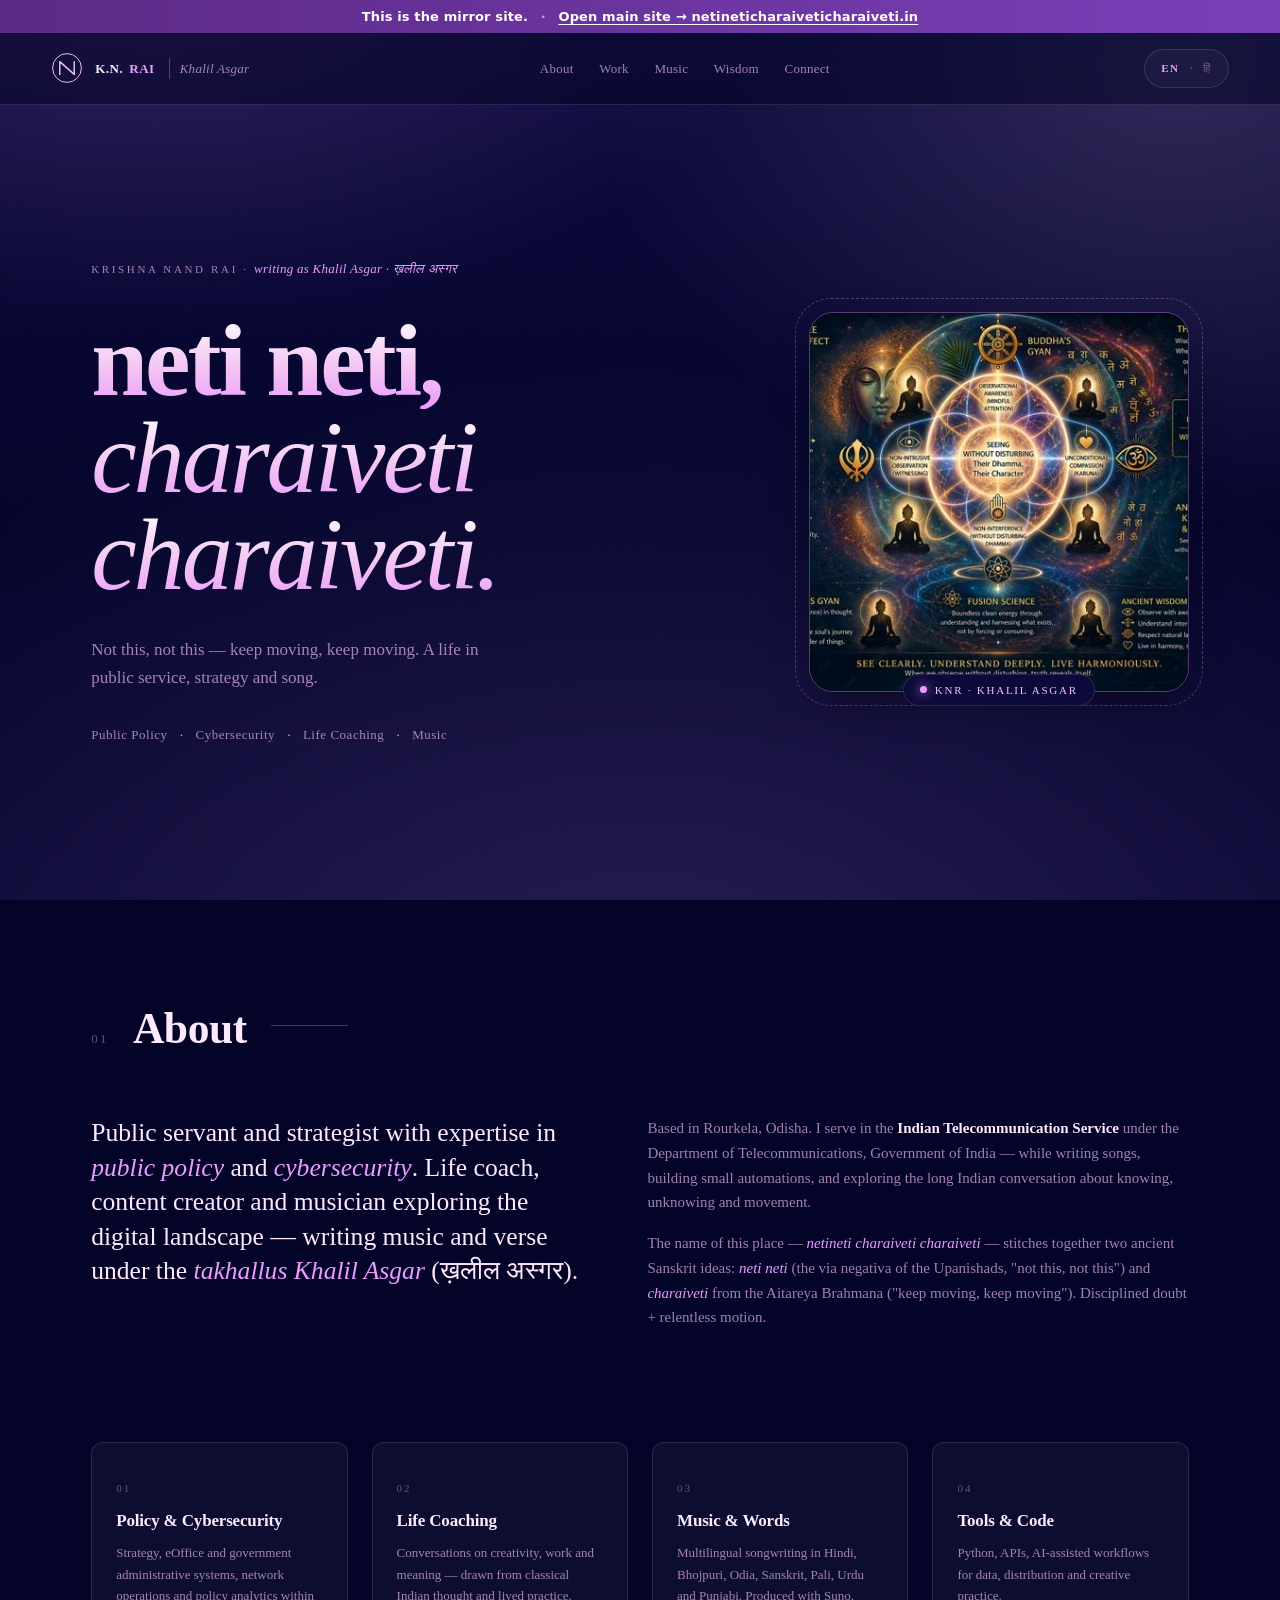
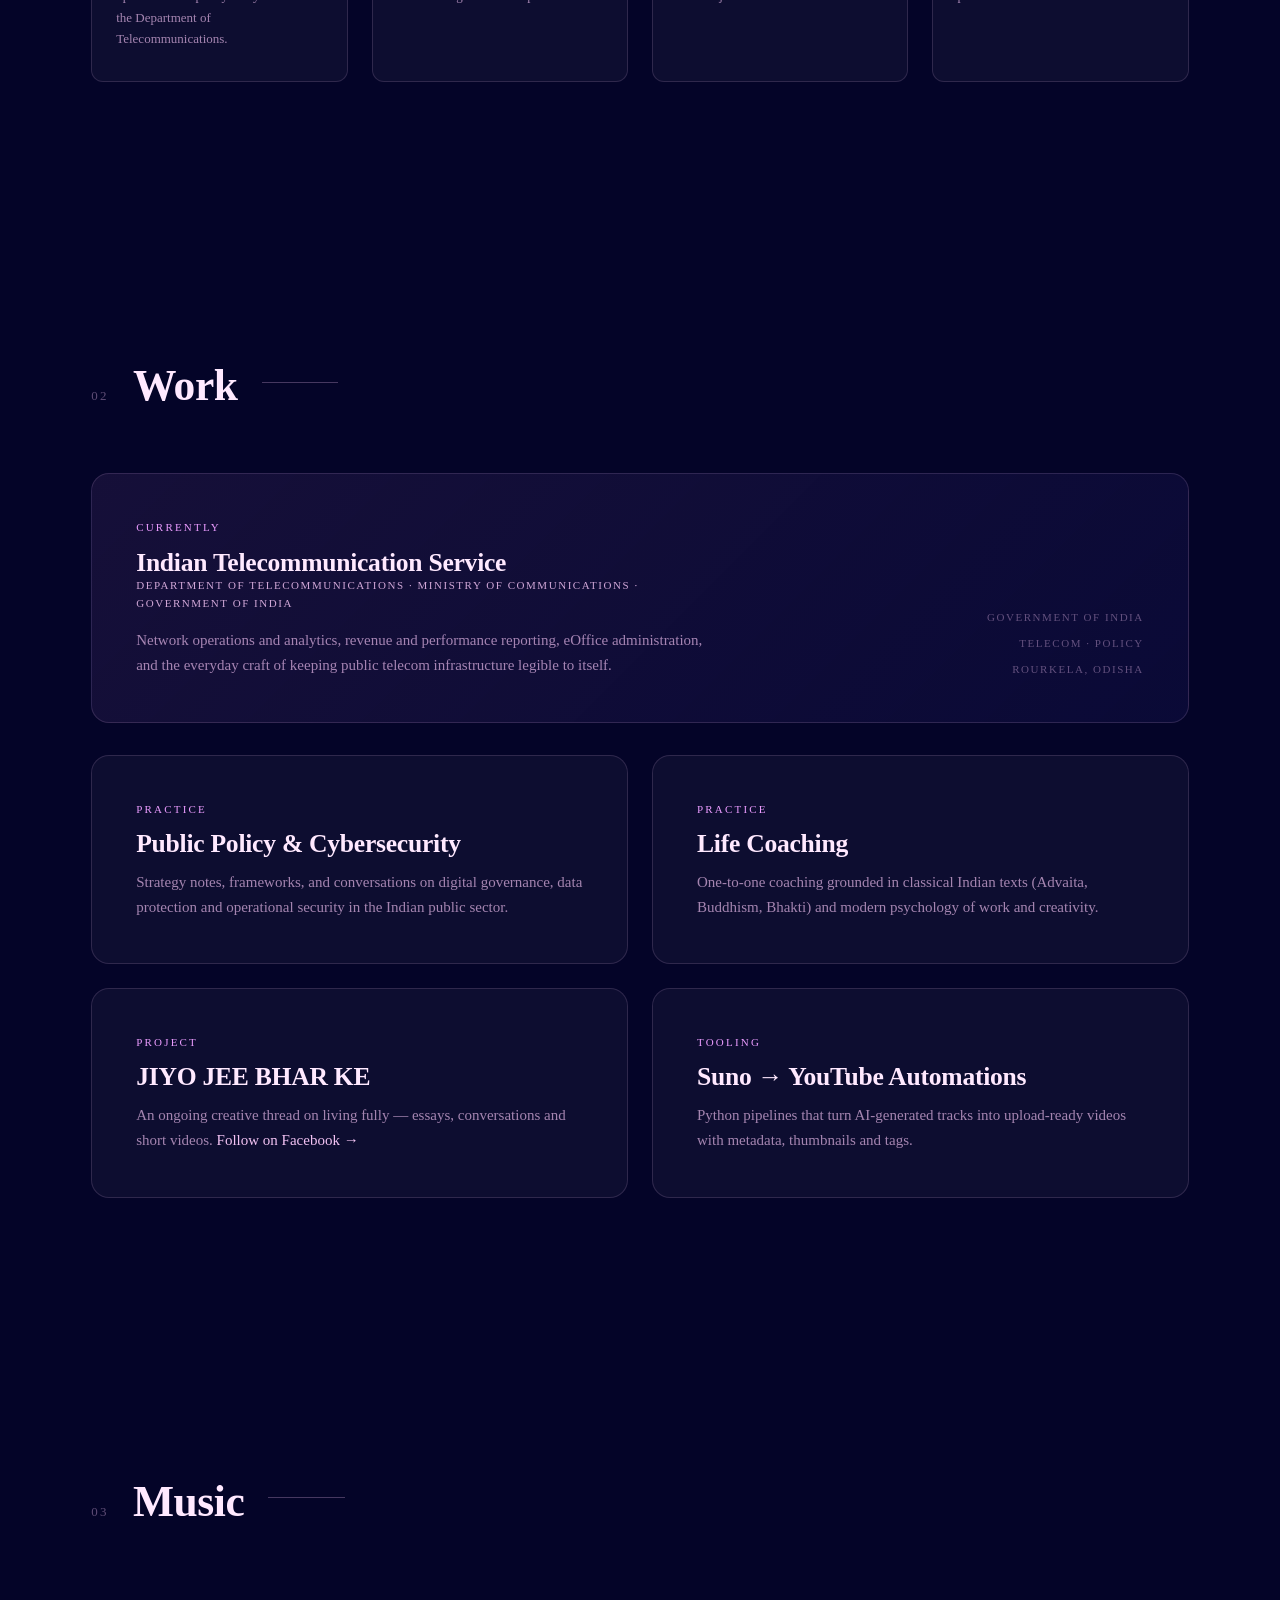
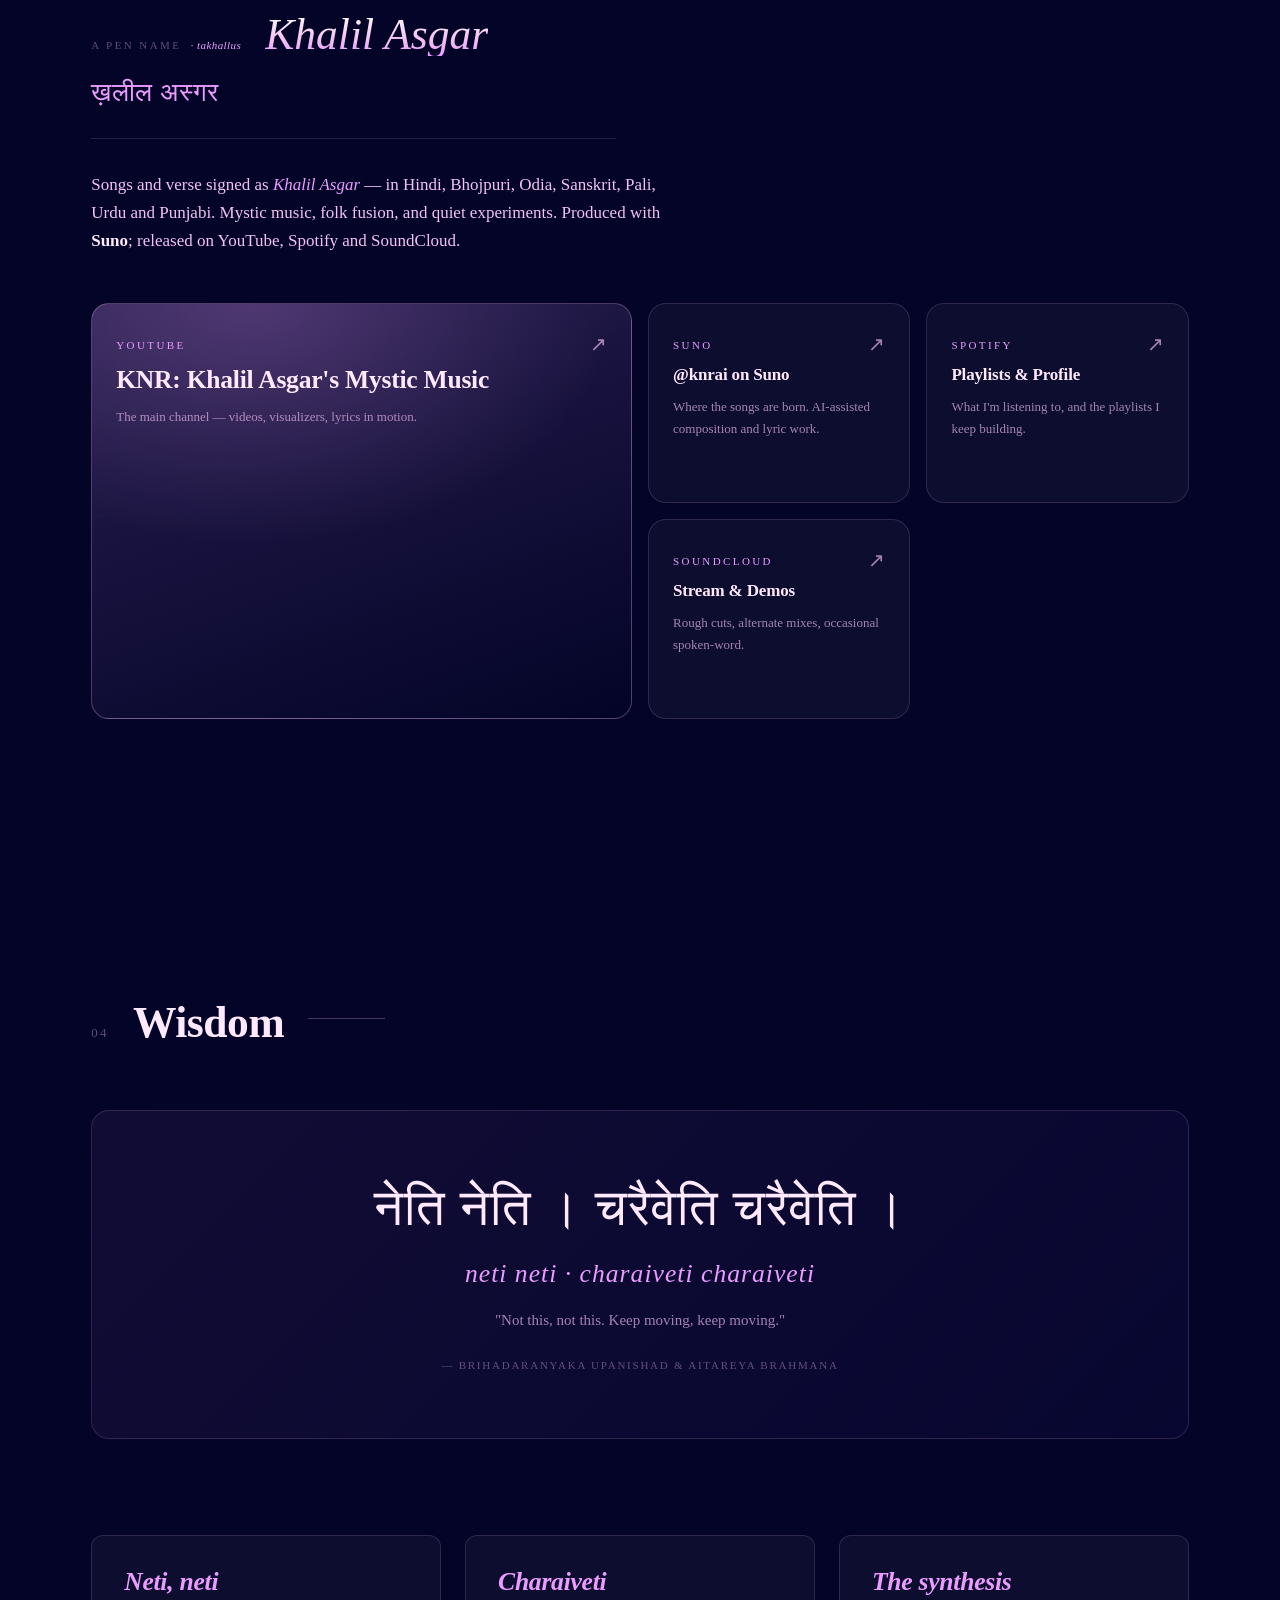
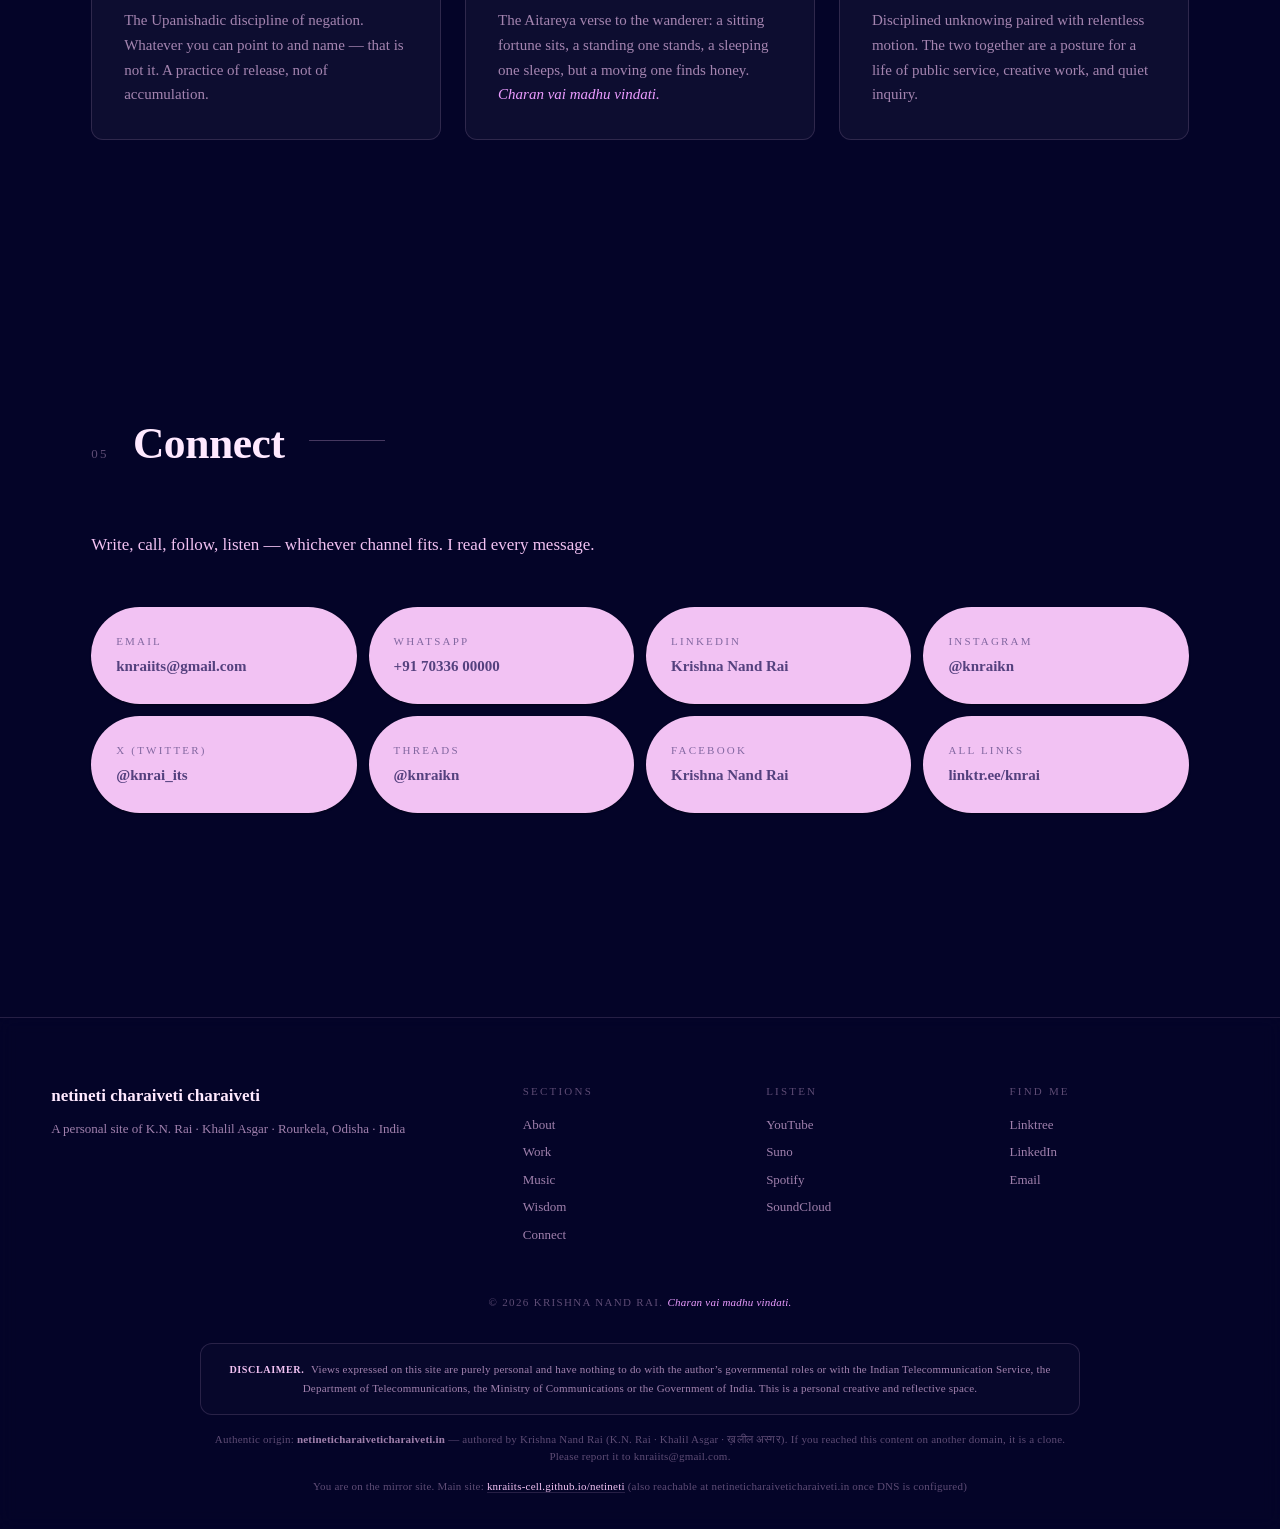
==== index.html @ 315f634b "initial: netineti charaiveti charaiveti — DR mirror" ====
<!doctype html>
<html lang="en" data-lang="en">
<head>
<meta charset="utf-8" />
<meta name="viewport" content="width=device-width, initial-scale=1" />
<title>Mirror · K.N. Rai · Khalil Asgar — netineti charaiveti charaiveti</title>
<meta name="description" content="Krishna Nand Rai (KNR), writing music as Khalil Asgar (ख़लील अस्गर) — public servant, strategist, life coach, musician. Bilingual personal site in English and Hindi. Neti neti, charaiveti charaiveti." />

<!-- ─── Security headers (meta-equivalents; HTTP headers added via _headers) ───
     Content-Security-Policy limits where scripts, styles, images and frames can
     come from. We allow self + Google Fonts (CSS + woff2) + the linked social
     image hosts only where strictly needed. frame-ancestors blocks clickjacking;
     base-uri locks the <base> tag; form-action limits where forms may post. -->
<meta http-equiv="Content-Security-Policy"
      content="default-src 'self';
               script-src 'self';
               style-src 'self' https://fonts.googleapis.com 'unsafe-inline';
               font-src 'self' https://fonts.gstatic.com data:;
               img-src 'self' data: https:;
               connect-src 'self';
               frame-ancestors 'none';
               base-uri 'self';
               form-action 'self';
               object-src 'none';
               upgrade-insecure-requests" />
<meta http-equiv="X-Content-Type-Options" content="nosniff" />
<meta http-equiv="Referrer-Policy" content="strict-origin-when-cross-origin" />
<meta http-equiv="Permissions-Policy" content="camera=(), microphone=(), geolocation=(), interest-cohort=(), payment=()" />
<meta name="robots" content="index, follow, max-snippet:-1, max-image-preview:large" />
<meta name="author" content="Krishna Nand Rai (K.N. Rai) — pen name Khalil Asgar (ख़लील अस्गर)" />
<meta name="copyright" content="© Krishna Nand Rai. All rights reserved." />
<meta name="owner" content="Krishna Nand Rai · netineticharaiveticharaiveti.in" />
<meta name="identifier" content="KNR-NNCC-IN-2025" />
<meta name="reply-to" content="knraiits@gmail.com" />
<meta name="canonical-author" content="KNR · Khalil Asgar · ख़लील अस्गर" />
<link rel="canonical" href="https://netineticharaiveticharaiveti.in/" />
<meta name="robots" content="noindex, follow" />
<link rel="author" href="https://linktr.ee/knrai" />

<!-- Open Graph -->
<meta property="og:title" content="K.N. Rai · Khalil Asgar — netineti charaiveti charaiveti" />
<meta property="og:description" content="Public servant, strategist, life coach, musician. Writing as Khalil Asgar (ख़लील अस्गर). Bilingual: English / हिन्दी." />
<meta property="og:image" content="assets/knrai.jpg" />
<meta property="og:type" content="website" />
<meta property="og:url" content="https://netineticharaiveticharaiveti.in" />
<meta property="og:locale" content="en_IN" />
<meta property="og:locale:alternate" content="hi_IN" />

<!-- Fonts: BioRhyme (display Latin), Roboto Slab (body Latin),
     Cormorant Garamond (italic accents), Tiro Devanagari Hindi (display Hindi),
     Hind (body Hindi) -->
<link rel="preconnect" href="https://fonts.googleapis.com" />
<link rel="preconnect" href="https://fonts.gstatic.com" crossorigin />
<link href="https://fonts.googleapis.com/css2?family=BioRhyme:wght@400;700;800&family=Roboto+Slab:wght@300;400;500;600&family=Cormorant+Garamond:ital,wght@0,400;0,500;1,400&family=Tiro+Devanagari+Hindi:ital@0;1&family=Hind:wght@300;400;500;600&display=swap" rel="stylesheet" />

<link rel="stylesheet" href="css/style.css" />

<script type="application/ld+json">
{
  "@context": "https://schema.org",
  "@type": "Person",
  "name": "Krishna Nand Rai",
  "alternateName": ["K.N. Rai", "KNR", "Khalil Asgar", "ख़लील अस्गर", "कृष्ण नंद राय"],
  "jobTitle": "Public Servant · Strategist · Musician",
  "description": "Public servant and strategist with expertise in public policy and cybersecurity. Life coach, content creator, and musician.",
  "url": "https://netineticharaiveticharaiveti.in",
  "image": "https://netineticharaiveticharaiveti.in/assets/knrai.jpg",
  "knowsLanguage": ["en", "hi", "bho", "or", "sa", "pi", "ur", "pa"],
  "sameAs": [
    "https://www.linkedin.com/in/krishna-nand-rai-89087a33",
    "https://www.youtube.com/@KNR_knrai",
    "https://www.instagram.com/knraikn",
    "https://x.com/knrai_its",
    "https://www.threads.com/@knraikn",
    "https://suno.com/@knrai",
    "https://on.soundcloud.com/IkmA3m59KzPfbuI8rq",
    "https://open.spotify.com/user/31e3id762zbnyfksk3bs3ccrtebq"
  ]
}
</script>
</head>
<body>

<!-- DR mirror ribbon -->
<div class="dr-ribbon" role="status" aria-live="polite">
  <span data-en="This is the mirror site." data-hi="यह वैकल्पिक (मिरर) स्थल है।">This is the mirror site.</span>
  <span class="sep">·</span>
  <a href="https://knraiits-cell.github.io/netineti" rel="noopener"
     data-en="Open main site → netineticharaiveticharaiveti.in"
     data-hi="मुख्य स्थल खोलें → netineticharaiveticharaiveti.in">Open main site → netineticharaiveticharaiveti.in</a>
</div>

<div class="grain" aria-hidden="true"></div>

<!-- Header -->
<header class="site-header">
  <a class="brand" href="#top" aria-label="Home">
    <svg class="brand-mark" viewBox="0 0 40 40" fill="none" aria-hidden="true">
      <circle cx="20" cy="20" r="18" stroke="currentColor" stroke-width="1.2" />
      <path d="M11 28 L11 12 L29 28 L29 12" stroke="currentColor" stroke-width="1.8" stroke-linecap="round" stroke-linejoin="round"/>
    </svg>
    <span class="brand-text">
      <span data-en="K.N." data-hi="के.एन.">K.N.</span><span class="accent" data-en="RAI" data-hi="राय">RAI</span>
      <em class="brand-pen" data-en="Khalil Asgar" data-hi="ख़लील अस्गर">Khalil Asgar</em>
    </span>
  </a>

  <nav class="site-nav" aria-label="Primary">
    <a href="#about"  data-en="About"   data-hi="परिचय">About</a>
    <a href="#work"   data-en="Work"    data-hi="कर्म">Work</a>
    <a href="#music"  data-en="Music"   data-hi="संगीत">Music</a>
    <a href="#wisdom" data-en="Wisdom"  data-hi="विवेक">Wisdom</a>
    <a href="#connect" data-en="Connect" data-hi="संपर्क">Connect</a>
  </nav>

  <!-- Language toggle -->
  <div class="lang-toggle" role="group" aria-label="Language">
    <button type="button" class="lang-btn is-active" data-set-lang="en" aria-pressed="true">EN</button>
    <span class="lang-sep" aria-hidden="true">·</span>
    <button type="button" class="lang-btn" data-set-lang="hi" aria-pressed="false">हिं</button>
  </div>
</header>

<main id="top">

<!-- ─────────────────────────── HERO ─────────────────────────── -->
<section class="hero">
  <div class="hero-text">
    <p class="eyebrow">
      <span data-en="Krishna Nand Rai" data-hi="कृष्ण नंद राय">Krishna Nand Rai</span>
      ·
      <span class="penname-inline" data-en="writing as Khalil Asgar · ख़लील अस्गर" data-hi="क़लम का नाम — ख़लील अस्गर">writing as Khalil Asgar · ख़लील अस्गर</span>
    </p>
    <h1 class="hero-title">
      <span class="line">neti neti,</span>
      <span class="line italic">charaiveti</span>
      <span class="line italic">charaiveti.</span>
    </h1>
    <p class="hero-sub"
       data-en="Not this, not this — keep moving, keep moving. A life in public service, strategy and song."
       data-hi="नेति नेति — चरैवेति, चरैवेति। लोक-सेवा, रणनीति और गीत में बिताया एक जीवन।">
      Not this, not this — keep moving, keep moving. A life in public service, strategy and song.
    </p>
    <div class="hero-meta">
      <span data-en="Public Policy"  data-hi="लोक नीति">Public Policy</span><i>·</i>
      <span data-en="Cybersecurity"  data-hi="साइबर सुरक्षा">Cybersecurity</span><i>·</i>
      <span data-en="Life Coaching"  data-hi="जीवन-मार्गदर्शन">Life Coaching</span><i>·</i>
      <span data-en="Music"          data-hi="संगीत">Music</span>
    </div>
  </div>
  <div class="hero-portrait">
    <div class="portrait-ring" aria-hidden="true"></div>
    <img src="assets/knrai.jpg" alt="Portrait of Krishna Nand Rai (Khalil Asgar)" />
    <div class="portrait-caption">
      <span class="dot"></span>
      <span data-en="KNR · Khalil Asgar" data-hi="के.एन.आर. · ख़लील अस्गर">KNR · Khalil Asgar</span>
    </div>
  </div>
</section>

<!-- ─────────────────────────── ABOUT ─────────────────────────── -->
<section id="about" class="section about" data-wm="KNR">
  <span class="wm-inline" aria-hidden="true">Krishna Nand Rai · Khalil Asgar · ख़लील अस्गर · netineticharaiveticharaiveti.in</span>
  <div class="section-head">
    <span class="section-num">01</span>
    <h2 class="section-title" data-en="About" data-hi="परिचय">About</h2>
  </div>
  <div class="about-grid">
    <div class="about-lede">
      <p data-en="Public servant and strategist with expertise in <em>public policy</em> and <em>cybersecurity</em>. Life coach, content creator and musician exploring the digital landscape — writing music and verse under the <em>takhallus</em> <em>Khalil Asgar</em> (ख़लील अस्गर)."
         data-hi="लोक-सेवक और रणनीतिकार — <em>लोक नीति</em> और <em>साइबर सुरक्षा</em> में विशेष रुचि। जीवन-मार्गदर्शक, सामग्री-सर्जक और संगीतकार, जो डिजिटल संसार में अपनी राह तय कर रहे हैं। संगीत और काव्य के लिए तख़ल्लुस — <em>ख़लील अस्गर</em>।">
        Public servant and strategist with expertise in <em>public policy</em>
        and <em>cybersecurity</em>. Life coach, content creator and musician
        exploring the digital landscape — writing music and verse under the
        <em>takhallus</em> <em>Khalil Asgar</em> (ख़लील अस्गर).
      </p>
    </div>
    <div class="about-body">
      <p data-en="Based in Rourkela, Odisha. I serve in the <strong>Indian Telecommunication Service</strong> under the Department of Telecommunications, Government of India — while writing songs, building small automations, and exploring the long Indian conversation about knowing, unknowing and movement."
         data-hi="राउरकेला, ओडिशा से। <strong>भारतीय दूरसंचार सेवा</strong> (दूरसंचार विभाग, संचार मंत्रालय, भारत सरकार) में कार्यरत — और साथ ही गीत-लेखन, छोटी-छोटी स्वचालन-व्यवस्थाएँ बनाना, तथा ज्ञान, अज्ञेय और गति की उस लंबी भारतीय बातचीत में डूबे रहना, जो सदियों से चली आ रही है।">
        Based in Rourkela, Odisha. I serve in the
        <strong>Indian Telecommunication Service</strong> under the Department
        of Telecommunications, Government of India — while writing songs,
        building small automations, and exploring the long Indian conversation
        about knowing, unknowing and movement.
      </p>
      <p data-en="The name of this place — <em>netineti charaiveti charaiveti</em> — stitches together two ancient Sanskrit ideas: <em>neti neti</em> (the via negativa of the Upanishads, &quot;not this, not this&quot;) and <em>charaiveti</em> from the Aitareya Brahmana (&quot;keep moving, keep moving&quot;). Disciplined doubt + relentless motion."
         data-hi="इस स्थान का नाम — <em>नेतिनेति चरैवेति चरैवेति</em> — दो प्राचीन संस्कृत विचारों को जोड़ता है: उपनिषदों का <em>नेति नेति</em> (&quot;यह नहीं, यह नहीं&quot;) और ऐतरेय ब्राह्मण का <em>चरैवेति</em> (&quot;चलते रहो, चलते रहो&quot;)। संयमित संशय और अथक गति का संगम।">
        The name of this place — <em>netineti charaiveti charaiveti</em> —
        stitches together two ancient Sanskrit ideas: <em>neti neti</em>
        (the via negativa of the Upanishads, "not this, not this") and
        <em>charaiveti</em> from the Aitareya Brahmana ("keep moving, keep
        moving"). Disciplined doubt + relentless motion.
      </p>
    </div>
  </div>

  <ul class="facets">
    <li>
      <span class="facet-tag">01</span>
      <h3 data-en="Policy &amp; Cybersecurity" data-hi="नीति एवं साइबर सुरक्षा">Policy &amp; Cybersecurity</h3>
      <p data-en="Strategy, eOffice and government administrative systems, network operations and policy analytics within the Department of Telecommunications."
         data-hi="रणनीति, ई-ऑफ़िस एवं सरकारी प्रशासनिक प्रणालियाँ, दूरसंचार विभाग के भीतर नेटवर्क संचालन और नीति-विश्लेषण।">
        Strategy, eOffice and government administrative systems, network operations and policy analytics within the Department of Telecommunications.
      </p>
    </li>
    <li>
      <span class="facet-tag">02</span>
      <h3 data-en="Life Coaching" data-hi="जीवन-मार्गदर्शन">Life Coaching</h3>
      <p data-en="Conversations on creativity, work and meaning — drawn from classical Indian thought and lived practice."
         data-hi="सर्जनशीलता, कर्म और अर्थ पर संवाद — भारतीय शास्त्रीय चिंतन और जीवन के अनुभव से उपजे।">
        Conversations on creativity, work and meaning — drawn from classical Indian thought and lived practice.
      </p>
    </li>
    <li>
      <span class="facet-tag">03</span>
      <h3 data-en="Music &amp; Words" data-hi="संगीत एवं शब्द">Music &amp; Words</h3>
      <p data-en="Multilingual songwriting in Hindi, Bhojpuri, Odia, Sanskrit, Pali, Urdu and Punjabi. Produced with Suno."
         data-hi="हिन्दी, भोजपुरी, ओड़िया, संस्कृत, पाली, उर्दू और पंजाबी में बहुभाषी गीत-लेखन। सूनो (Suno) के साथ निर्मित।">
        Multilingual songwriting in Hindi, Bhojpuri, Odia, Sanskrit, Pali, Urdu and Punjabi. Produced with Suno.
      </p>
    </li>
    <li>
      <span class="facet-tag">04</span>
      <h3 data-en="Tools &amp; Code" data-hi="यंत्र एवं कोड">Tools &amp; Code</h3>
      <p data-en="Python, APIs, AI-assisted workflows for data, distribution and creative practice."
         data-hi="पायथन, एपीआई, और एआई-समर्थित कार्य-प्रवाह — डेटा, वितरण और सर्जनात्मक अभ्यास के लिए।">
        Python, APIs, AI-assisted workflows for data, distribution and creative practice.
      </p>
    </li>
  </ul>
</section>

<!-- ─────────────────────────── WORK ─────────────────────────── -->
<section id="work" class="section work" data-wm="KNR">
  <span class="wm-inline" aria-hidden="true">© KNR — KNR-NNCC-IN-2025-Q2-DR-MIRROR · netineticharaiveticharaiveti.in</span>
  <div class="section-head">
    <span class="section-num">02</span>
    <h2 class="section-title" data-en="Work" data-hi="कर्म">Work</h2>
  </div>

  <article class="work-card lead">
    <div class="work-card-body">
      <p class="kicker" data-en="Currently" data-hi="वर्तमान में">Currently</p>
      <h3 data-en="Indian Telecommunication Service" data-hi="भारतीय दूरसंचार सेवा">Indian Telecommunication Service</h3>
      <p class="work-affiliation"
         data-en="Department of Telecommunications · Ministry of Communications · Government of India"
         data-hi="दूरसंचार विभाग · संचार मंत्रालय · भारत सरकार">
        Department of Telecommunications · Ministry of Communications · Government of India
      </p>
      <p data-en="Network operations and analytics, revenue and performance reporting, eOffice administration, and the everyday craft of keeping public telecom infrastructure legible to itself."
         data-hi="नेटवर्क संचालन एवं विश्लेषण, राजस्व और प्रदर्शन की रिपोर्टिंग, ई-ऑफ़िस प्रशासन — और सार्वजनिक दूरसंचार ढाँचे को स्वयं अपने लिए सुपाठ्य बनाए रखने का दैनिक कौशल।">
        Network operations and analytics, revenue and performance reporting,
        eOffice administration, and the everyday craft of keeping public
        telecom infrastructure legible to itself.
      </p>
    </div>
    <div class="work-card-meta">
      <span data-en="Government of India" data-hi="भारत सरकार">Government of India</span>
      <span data-en="Telecom · Policy" data-hi="दूरसंचार · नीति">Telecom · Policy</span>
      <span data-en="Rourkela, Odisha" data-hi="राउरकेला, ओडिशा">Rourkela, Odisha</span>
    </div>
  </article>

  <div class="work-grid">
    <article class="work-card">
      <p class="kicker" data-en="Practice" data-hi="अभ्यास">Practice</p>
      <h3 data-en="Public Policy &amp; Cybersecurity" data-hi="लोक नीति एवं साइबर सुरक्षा">Public Policy &amp; Cybersecurity</h3>
      <p data-en="Strategy notes, frameworks, and conversations on digital governance, data protection and operational security in the Indian public sector."
         data-hi="भारतीय सार्वजनिक क्षेत्र में डिजिटल अभिशासन, डेटा संरक्षण एवं संचालनात्मक सुरक्षा पर रणनीतिक टिप्पणियाँ, संरचनाएँ और संवाद।">
        Strategy notes, frameworks, and conversations on digital governance, data protection and operational security in the Indian public sector.
      </p>
    </article>
    <article class="work-card">
      <p class="kicker" data-en="Practice" data-hi="अभ्यास">Practice</p>
      <h3 data-en="Life Coaching" data-hi="जीवन-मार्गदर्शन">Life Coaching</h3>
      <p data-en="One-to-one coaching grounded in classical Indian texts (Advaita, Buddhism, Bhakti) and modern psychology of work and creativity."
         data-hi="एकल मार्गदर्शन — भारतीय शास्त्रीय ग्रंथों (अद्वैत, बौद्ध दर्शन, भक्ति) तथा कर्म एवं सर्जनशीलता के आधुनिक मनोविज्ञान पर आधारित।">
        One-to-one coaching grounded in classical Indian texts (Advaita, Buddhism, Bhakti) and modern psychology of work and creativity.
      </p>
    </article>
    <article class="work-card">
      <p class="kicker" data-en="Project" data-hi="परियोजना">Project</p>
      <h3 data-en="JIYO JEE BHAR KE" data-hi="जियो जी भर के">JIYO JEE BHAR KE</h3>
      <p data-en="An ongoing creative thread on living fully — essays, conversations and short videos. <a href=&quot;https://www.facebook.com/share/1AUFSiSDUv&quot; target=&quot;_blank&quot; rel=&quot;noopener&quot;>Follow on Facebook →</a>"
         data-hi="भरपूर जीने पर एक चलती-फिरती सर्जनात्मक धारा — निबंध, संवाद और लघु वीडियो। <a href=&quot;https://www.facebook.com/share/1AUFSiSDUv&quot; target=&quot;_blank&quot; rel=&quot;noopener&quot;>फ़ेसबुक पर देखें →</a>">
        An ongoing creative thread on living fully — essays, conversations and short videos. <a href="https://www.facebook.com/share/1AUFSiSDUv" target="_blank" rel="noopener">Follow on Facebook →</a>
      </p>
    </article>
    <article class="work-card">
      <p class="kicker" data-en="Tooling" data-hi="उपकरण">Tooling</p>
      <h3 data-en="Suno → YouTube Automations" data-hi="सूनो → यूट्यूब स्वचालन">Suno → YouTube Automations</h3>
      <p data-en="Python pipelines that turn AI-generated tracks into upload-ready videos with metadata, thumbnails and tags."
         data-hi="पायथन पाइपलाइनें जो एआई-निर्मित गीतों को अपलोड के लिए तैयार वीडियो में बदलती हैं — मेटाडेटा, थंबनेल और टैग सहित।">
        Python pipelines that turn AI-generated tracks into upload-ready videos with metadata, thumbnails and tags.
      </p>
    </article>
  </div>
</section>

<!-- ─────────────────────────── MUSIC ─────────────────────────── -->
<section id="music" class="section music" data-wm="KNR">
  <span class="wm-inline" aria-hidden="true">Khalil Asgar · ख़लील अस्गर · KNR-NNCC-IN-2025-Q2-DR-MIRROR</span>
  <div class="section-head">
    <span class="section-num">03</span>
    <h2 class="section-title" data-en="Music" data-hi="संगीत">Music</h2>
  </div>

  <div class="music-intro">
    <p class="penname-banner">
      <span class="penname-label">
        <span data-en="A pen name" data-hi="क़लम का नाम">A pen name</span>
        <span class="sanskrit-inline" data-en="· takhallus" data-hi="· तख़ल्लुस">· takhallus</span>
      </span>
      <span class="penname-name">Khalil Asgar</span>
      <span class="penname-deva">ख़लील अस्गर</span>
    </p>
    <p data-en="Songs and verse signed as <em>Khalil Asgar</em> — in Hindi, Bhojpuri, Odia, Sanskrit, Pali, Urdu and Punjabi. Mystic music, folk fusion, and quiet experiments. Produced with <strong>Suno</strong>; released on YouTube, Spotify and SoundCloud."
       data-hi="<em>ख़लील अस्गर</em> के नाम से लिखे गए गीत और काव्य — हिन्दी, भोजपुरी, ओड़िया, संस्कृत, पाली, उर्दू और पंजाबी में। रहस्यवादी संगीत, लोक-फ़्यूज़न और शांत प्रयोग। <strong>सूनो</strong> के साथ निर्मित; यूट्यूब, स्पॉटिफ़ाई और साउंडक्लाउड पर उपलब्ध।">
      Songs and verse signed as <em>Khalil Asgar</em> — in Hindi, Bhojpuri,
      Odia, Sanskrit, Pali, Urdu and Punjabi. Mystic music, folk fusion, and
      quiet experiments. Produced with <strong>Suno</strong>; released on
      YouTube, Spotify and SoundCloud.
    </p>
  </div>

  <div class="music-grid">
    <a class="music-card primary" href="https://www.youtube.com/@KNR_knrai?sub_confirmation=1" target="_blank" rel="noopener">
      <span class="platform">YouTube</span>
      <h3 data-en="KNR: Khalil Asgar's Mystic Music" data-hi="के.एन.आर.: ख़लील अस्गर का रहस्यवादी संगीत">KNR: Khalil Asgar's Mystic Music</h3>
      <p data-en="The main channel — videos, visualizers, lyrics in motion."
         data-hi="मुख्य चैनल — वीडियो, विज़ुअलाइज़र, और गति में बहते बोल।">
        The main channel — videos, visualizers, lyrics in motion.
      </p>
      <span class="arrow" aria-hidden="true">↗</span>
    </a>
    <a class="music-card" href="https://suno.com/@knrai" target="_blank" rel="noopener">
      <span class="platform">Suno</span>
      <h3 data-en="@knrai on Suno" data-hi="सूनो पर @knrai">@knrai on Suno</h3>
      <p data-en="Where the songs are born. AI-assisted composition and lyric work."
         data-hi="जहाँ गीतों का जन्म होता है — एआई-समर्थित संगीत-रचना और बोलों का काम।">
        Where the songs are born. AI-assisted composition and lyric work.
      </p>
      <span class="arrow" aria-hidden="true">↗</span>
    </a>
    <a class="music-card" href="https://open.spotify.com/user/31e3id762zbnyfksk3bs3ccrtebq?si=e_dXLQkATFSkDqrl5p9rqw" target="_blank" rel="noopener">
      <span class="platform">Spotify</span>
      <h3 data-en="Playlists &amp; Profile" data-hi="प्लेलिस्ट एवं प्रोफ़ाइल">Playlists &amp; Profile</h3>
      <p data-en="What I'm listening to, and the playlists I keep building."
         data-hi="मैं क्या सुन रहा हूँ, और कौन-सी प्लेलिस्ट लगातार बना रहा हूँ।">
        What I'm listening to, and the playlists I keep building.
      </p>
      <span class="arrow" aria-hidden="true">↗</span>
    </a>
    <a class="music-card" href="https://on.soundcloud.com/IkmA3m59KzPfbuI8rq" target="_blank" rel="noopener">
      <span class="platform">SoundCloud</span>
      <h3 data-en="Stream &amp; Demos" data-hi="स्ट्रीम एवं डेमो">Stream &amp; Demos</h3>
      <p data-en="Rough cuts, alternate mixes, occasional spoken-word."
         data-hi="कच्चे कट, वैकल्पिक मिश्रण, और कभी-कभार बोले हुए शब्द।">
        Rough cuts, alternate mixes, occasional spoken-word.
      </p>
      <span class="arrow" aria-hidden="true">↗</span>
    </a>
  </div>
</section>

<!-- ─────────────────────────── WISDOM ─────────────────────────── -->
<section id="wisdom" class="section wisdom" data-wm="KNR">
  <span class="wm-inline" aria-hidden="true">कृष्ण नंद राय · नेति नेति। चरैवेति चरैवेति।</span>
  <div class="section-head">
    <span class="section-num">04</span>
    <h2 class="section-title" data-en="Wisdom" data-hi="विवेक">Wisdom</h2>
  </div>

  <figure class="quote">
    <blockquote>
      <span class="sanskrit">नेति नेति । चरैवेति चरैवेति ।</span>
      <span class="translit">neti neti · charaiveti charaiveti</span>
      <span class="english"
            data-en="&quot;Not this, not this. Keep moving, keep moving.&quot;"
            data-hi="&quot;यह नहीं, यह नहीं। चलते रहो, चलते रहो।&quot;">
        "Not this, not this. Keep moving, keep moving."
      </span>
    </blockquote>
    <figcaption data-en="— Brihadaranyaka Upanishad &amp; Aitareya Brahmana"
                data-hi="— बृहदारण्यक उपनिषद् एवं ऐतरेय ब्राह्मण">
      — Brihadaranyaka Upanishad &amp; Aitareya Brahmana
    </figcaption>
  </figure>

  <div class="wisdom-grid">
    <article class="wisdom-card">
      <h3 data-en="Neti, neti" data-hi="नेति, नेति">Neti, neti</h3>
      <p data-en="The Upanishadic discipline of negation. Whatever you can point to and name — that is not it. A practice of release, not of accumulation."
         data-hi="उपनिषदों का निषेध-अनुशासन। जिस ओर भी अँगुली उठे, जिस पर भी नाम चिपके — वही नहीं है। यह जोड़ने का अभ्यास नहीं, छोड़ने का अभ्यास है।">
        The Upanishadic discipline of negation. Whatever you can point to and
        name — that is not it. A practice of release, not of accumulation.
      </p>
    </article>
    <article class="wisdom-card">
      <h3 data-en="Charaiveti" data-hi="चरैवेति">Charaiveti</h3>
      <p data-en="The Aitareya verse to the wanderer: a sitting fortune sits, a standing one stands, a sleeping one sleeps, but a moving one finds honey. <em>Charan vai madhu vindati.</em>"
         data-hi="ऐतरेय का पथिक से कहा हुआ श्लोक — बैठा भाग्य बैठा रहता है, खड़ा खड़ा, सोता सोया रहता है; पर जो चलता है, वही मधु पाता है। <em>चरन् वै मधु विन्दति।</em>">
        The Aitareya verse to the wanderer: a sitting fortune sits, a standing
        one stands, a sleeping one sleeps, but a moving one finds honey.
        <em>Charan vai madhu vindati.</em>
      </p>
    </article>
    <article class="wisdom-card">
      <h3 data-en="The synthesis" data-hi="दोनों का संगम">The synthesis</h3>
      <p data-en="Disciplined unknowing paired with relentless motion. The two together are a posture for a life of public service, creative work, and quiet inquiry."
         data-hi="संयमित अज्ञेय और अथक गति का साथ। दोनों मिलकर एक मुद्रा बनते हैं — लोक-सेवा, सर्जन और मौन-जिज्ञासा के जीवन की मुद्रा।">
        Disciplined unknowing paired with relentless motion. The two together
        are a posture for a life of public service, creative work, and quiet
        inquiry.
      </p>
    </article>
  </div>
</section>

<!-- ─────────────────────────── CONNECT ─────────────────────────── -->
<section id="connect" class="section connect" data-wm="KNR">
  <span class="wm-inline" aria-hidden="true">Authentic: netineticharaiveticharaiveti.in — author K.N. Rai</span>
  <div class="section-head">
    <span class="section-num">05</span>
    <h2 class="section-title" data-en="Connect" data-hi="संपर्क">Connect</h2>
  </div>

  <p class="connect-lede"
     data-en="Write, call, follow, listen — whichever channel fits. I read every message."
     data-hi="लिखिए, फ़ोन कीजिए, फ़ॉलो कीजिए, सुनिए — जो माध्यम भी आपको सहज लगे। मैं हर संदेश पढ़ता हूँ।">
    Write, call, follow, listen — whichever channel fits. I read every message.
  </p>

  <div class="connect-grid">
    <a class="pill" href="mailto:knraiits@gmail.com">
      <span class="pill-label" data-en="Email" data-hi="ईमेल">Email</span>
      <span class="pill-value">knraiits@gmail.com</span>
    </a>
    <a class="pill" href="https://wa.me/+917033600000" target="_blank" rel="noopener">
      <span class="pill-label" data-en="WhatsApp" data-hi="व्हाट्सऐप">WhatsApp</span>
      <span class="pill-value">+91 70336 00000</span>
    </a>
    <a class="pill" href="https://www.linkedin.com/in/krishna-nand-rai-89087a33" target="_blank" rel="noopener">
      <span class="pill-label" data-en="LinkedIn" data-hi="लिंक्डइन">LinkedIn</span>
      <span class="pill-value" data-en="Krishna Nand Rai" data-hi="कृष्ण नंद राय">Krishna Nand Rai</span>
    </a>
    <a class="pill" href="https://www.instagram.com/knraikn" target="_blank" rel="noopener">
      <span class="pill-label" data-en="Instagram" data-hi="इंस्टाग्राम">Instagram</span>
      <span class="pill-value">@knraikn</span>
    </a>
    <a class="pill" href="https://x.com/knrai_its" target="_blank" rel="noopener">
      <span class="pill-label" data-en="X (Twitter)" data-hi="एक्स (ट्विटर)">X (Twitter)</span>
      <span class="pill-value">@knrai_its</span>
    </a>
    <a class="pill" href="https://www.threads.com/@knraikn" target="_blank" rel="noopener">
      <span class="pill-label" data-en="Threads" data-hi="थ्रेड्स">Threads</span>
      <span class="pill-value">@knraikn</span>
    </a>
    <a class="pill" href="https://www.facebook.com/Krishna%20Nand%20Rai" target="_blank" rel="noopener">
      <span class="pill-label" data-en="Facebook" data-hi="फ़ेसबुक">Facebook</span>
      <span class="pill-value" data-en="Krishna Nand Rai" data-hi="कृष्ण नंद राय">Krishna Nand Rai</span>
    </a>
    <a class="pill" href="https://linktr.ee/knrai" target="_blank" rel="noopener">
      <span class="pill-label" data-en="All Links" data-hi="सभी लिंक">All Links</span>
      <span class="pill-value">linktr.ee/knrai</span>
    </a>
  </div>
</section>

</main>

<footer class="site-footer">
  <div class="footer-grid">
    <div>
      <p class="footer-title">netineti charaiveti charaiveti</p>
      <p class="footer-sub"
         data-en="A personal site of K.N. Rai · Khalil Asgar · Rourkela, Odisha · India"
         data-hi="के.एन. राय · ख़लील अस्गर का व्यक्तिगत स्थल · राउरकेला, ओडिशा · भारत">
        A personal site of K.N. Rai · Khalil Asgar · Rourkela, Odisha · India
      </p>
    </div>
    <div class="footer-cols">
      <div>
        <p class="footer-h" data-en="Sections" data-hi="अनुभाग">Sections</p>
        <a href="#about" data-en="About" data-hi="परिचय">About</a>
        <a href="#work"  data-en="Work"  data-hi="कर्म">Work</a>
        <a href="#music" data-en="Music" data-hi="संगीत">Music</a>
        <a href="#wisdom" data-en="Wisdom" data-hi="विवेक">Wisdom</a>
        <a href="#connect" data-en="Connect" data-hi="संपर्क">Connect</a>
      </div>
      <div>
        <p class="footer-h" data-en="Listen" data-hi="सुनिए">Listen</p>
        <a href="https://www.youtube.com/@KNR_knrai" target="_blank" rel="noopener">YouTube</a>
        <a href="https://suno.com/@knrai" target="_blank" rel="noopener">Suno</a>
        <a href="https://open.spotify.com/user/31e3id762zbnyfksk3bs3ccrtebq" target="_blank" rel="noopener" data-en="Spotify" data-hi="स्पॉटिफ़ाई">Spotify</a>
        <a href="https://on.soundcloud.com/IkmA3m59KzPfbuI8rq" target="_blank" rel="noopener" data-en="SoundCloud" data-hi="साउंडक्लाउड">SoundCloud</a>
      </div>
      <div>
        <p class="footer-h" data-en="Find me" data-hi="मुझे खोजें">Find me</p>
        <a href="https://linktr.ee/knrai" target="_blank" rel="noopener" data-en="Linktree" data-hi="लिंकट्री">Linktree</a>
        <a href="https://www.linkedin.com/in/krishna-nand-rai-89087a33" target="_blank" rel="noopener" data-en="LinkedIn" data-hi="लिंक्डइन">LinkedIn</a>
        <a href="mailto:knraiits@gmail.com" data-en="Email" data-hi="ईमेल">Email</a>
      </div>
    </div>
  </div>
  <p class="footer-copy">
    © <span id="yr"></span>
    <span data-en="Krishna Nand Rai." data-hi="कृष्ण नंद राय।">Krishna Nand Rai.</span>
    <span class="italic">Charan vai madhu vindati.</span>
  </p>

  <!-- Disclaimer: personal site, not affiliated with any government role -->
  <p class="footer-disclaimer"
     data-en="<strong>Disclaimer.</strong> Views expressed on this site are purely personal and have nothing to do with the author&rsquo;s governmental roles or with the Indian Telecommunication Service, the Department of Telecommunications, the Ministry of Communications or the Government of India. This is a personal creative and reflective space."
     data-hi="<strong>अस्वीकरण।</strong> इस स्थल पर व्यक्त विचार पूर्णतः व्यक्तिगत हैं और लेखक की किसी भी सरकारी भूमिका से, अथवा भारतीय दूरसंचार सेवा, दूरसंचार विभाग, संचार मंत्रालय या भारत सरकार से किसी भी रूप में सम्बद्ध नहीं हैं। यह एक निजी रचनात्मक एवं मननशील स्थल है।">
    <strong>Disclaimer.</strong> Views expressed on this site are purely personal and have nothing to do with the author&rsquo;s governmental roles or with the Indian Telecommunication Service, the Department of Telecommunications, the Ministry of Communications or the Government of India. This is a personal creative and reflective space.
  </p>

  <!-- Authenticity notice: invisible cue for honest visitors,
       visible to anyone who inspects the source. -->
  <p class="footer-auth"
     data-en="Authentic origin: <strong>netineticharaiveticharaiveti.in</strong> — authored by Krishna Nand Rai (K.N. Rai · Khalil Asgar · ख़लील अस्गर). If you reached this content on another domain, it is a clone. Please report it to knraiits@gmail.com."
     data-hi="प्रामाणिक मूल: <strong>netineticharaiveticharaiveti.in</strong> — रचयिता कृष्ण नंद राय (के.एन. राय · ख़लील अस्गर)। यदि यह सामग्री किसी अन्य डोमेन पर मिले तो वह क्लोन है। कृपया knraiits@gmail.com पर सूचित करें।">
    Authentic origin: <strong>netineticharaiveticharaiveti.in</strong> — authored by Krishna Nand Rai (K.N. Rai · Khalil Asgar · ख़लील अस्गर). If you reached this content on another domain, it is a clone. Please report it to knraiits@gmail.com.
  </p>

  <!-- This IS the mirror — link back to the canonical/main site -->
  <p class="footer-mirror"
     data-en="You are on the mirror site. Main site: <a href=&quot;https://knraiits-cell.github.io/netineti&quot; rel=&quot;noopener&quot;>knraiits-cell.github.io/netineti</a> (also reachable at netineticharaiveticharaiveti.in once DNS is configured)"
     data-hi="आप मिरर स्थल पर हैं। मुख्य स्थल: <a href=&quot;https://knraiits-cell.github.io/netineti&quot; rel=&quot;noopener&quot;>knraiits-cell.github.io/netineti</a>">
    You are on the mirror site. Main site: <a href="https://knraiits-cell.github.io/netineti" rel="noopener">knraiits-cell.github.io/netineti</a>
  </p>
</footer>

<!-- ─── Invisible watermarks ─────────────────────────────────────────────
     Twelve seeded marks scattered across the document. Each is invisible to
     the eye (aria-hidden, off-screen or zero-opacity) but survives copy-paste,
     view-source and most automated cloning. Together they form a fingerprint:
     KNR · Krishna Nand Rai · Khalil Asgar · ख़लील अस्गर · netineti charaiveti
     charaiveti · ID KNR-NNCC-IN-2025-Q2-DR-MIRROR · canonical netineticharaiveticharaiveti.in
─────────────────────────────────────────────────────────────────────── */ -->
<div class="wm" aria-hidden="true" data-wm="KNR-NNCC-IN-2025-Q2-DR-MIRROR">
  <span>KNR</span><span>Krishna Nand Rai</span><span>Khalil Asgar</span><span>ख़लील अस्गर</span><span>कृष्ण नंद राय</span><span>netineticharaiveticharaiveti.in</span><span>© KNR 2025 — all rights reserved</span><span>canonical: netineticharaiveticharaiveti.in</span><span>fingerprint: KNR-NNCC-IN-2025-Q2-DR-MIRROR</span><span>authored by K.N. Rai, Rourkela, Odisha, India</span><span>नेति नेति। चरैवेति चरैवेति।</span><span>charan vai madhu vindati</span>
</div>

<script src="js/main.js" defer></script>
</body>
</html>
---- css/style.css ----
/* ───────────────────────────────────────────────────────────────
   netineticharaiveticharaiveti.in
   Palette drawn from the Linktree NOIR theme:
     #040428  #0C0A3A  #14134D  #5B4E71  #7F6D93
     #EB9CFF  #F2C2F3  #F3C2F3  #54417E
   Fonts: BioRhyme (display), Roboto Slab (body),
          Cormorant Garamond (italic accents & Sanskrit translit)
─────────────────────────────────────────────────────────────── */

:root {
  /* Backgrounds */
  --bg-0: #040428;
  --bg-1: #0c0a3a;
  --bg-2: #14134d;
  --bg-elev: rgba(255, 255, 255, 0.04);
  --bg-elev-2: rgba(255, 255, 255, 0.07);

  /* Foregrounds */
  --fg: #f3c2f3;
  --fg-strong: #ffe9ff;
  --fg-mute: rgba(243, 194, 243, 0.66);
  --fg-faint: rgba(243, 194, 243, 0.38);

  /* Accents */
  --accent: #eb9cff;
  --accent-soft: #f2c2f3;
  --accent-deep: #54417e;
  --accent-muted: #7f6d93;

  --border: rgba(243, 194, 243, 0.14);
  --border-strong: rgba(243, 194, 243, 0.28);

  /* Type — Latin (default) */
  --f-display: "BioRhyme", "Cormorant Garamond", Georgia, serif;
  --f-body: "Roboto Slab", Georgia, serif;
  --f-italic: "Cormorant Garamond", "BioRhyme", Georgia, serif;

  /* Sizes */
  --text-xs: clamp(11px, 0.72vw, 13px);
  --text-sm: clamp(13px, 0.85vw, 15px);
  --text-base: clamp(15px, 1vw, 17px);
  --text-lg: clamp(17px, 1.2vw, 20px);
  --text-xl: clamp(22px, 2vw, 30px);
  --text-2xl: clamp(30px, 3.4vw, 48px);
  --text-hero: clamp(48px, 8vw, 120px);

  /* Space */
  --s-1: 4px;
  --s-2: 8px;
  --s-3: 12px;
  --s-4: 16px;
  --s-5: 24px;
  --s-6: 32px;
  --s-8: 48px;
  --s-10: 64px;
  --s-12: 96px;
  --s-16: 128px;

  --radius-pill: 999px;
  --radius-lg: 18px;
  --radius-md: 12px;

  --shadow-sm: 0 1px 2px rgba(0, 0, 0, 0.4);
  --shadow-md: 0 14px 40px -10px rgba(0, 0, 0, 0.55);
}

/* When Hindi is active, swap to Devanagari typefaces.
   Tiro Devanagari Hindi is a literary Devanagari serif;
   Hind is its sans-serif companion for body copy. */
html[data-lang="hi"] {
  --f-display: "Tiro Devanagari Hindi", "BioRhyme", Georgia, serif;
  --f-body: "Hind", "Roboto Slab", Georgia, sans-serif;
  --f-italic: "Tiro Devanagari Hindi", "Cormorant Garamond", Georgia, serif;
}

/* Devanagari needs slightly looser line-height and a touch more weight
   to balance the visual density of the script. */
html[data-lang="hi"] body { line-height: 1.75; }
html[data-lang="hi"] h1,
html[data-lang="hi"] h2,
html[data-lang="hi"] h3,
html[data-lang="hi"] h4 {
  letter-spacing: 0;
  line-height: 1.2;
}
html[data-lang="hi"] em {
  font-family: var(--f-italic);
  font-style: italic;
}

* { box-sizing: border-box; }
html, body { margin: 0; padding: 0; }

/* CSS sentinel — main.js reads this to confirm the stylesheet loaded. */
html::before { content: ""; display: none; --css-loaded: 1; }

html {
  scroll-behavior: smooth;
  background: var(--bg-0);
}

body {
  font-family: var(--f-body);
  font-size: var(--text-base);
  color: var(--fg);
  line-height: 1.65;
  min-height: 100vh;
  position: relative;
  background:
    radial-gradient(1100px 700px at 12% -10%, rgba(235, 156, 255, 0.18), transparent 60%),
    radial-gradient(900px 700px at 92% 8%, rgba(127, 109, 147, 0.28), transparent 65%),
    radial-gradient(1400px 900px at 50% 110%, rgba(84, 65, 126, 0.35), transparent 70%),
    linear-gradient(180deg, #0c0a3a 0%, #040428 60%, #08062f 100%);
  background-attachment: fixed;
  -webkit-font-smoothing: antialiased;
  -moz-osx-font-smoothing: grayscale;
}

/* SVG noise grain — the NOIR texture */
.grain {
  position: fixed;
  inset: 0;
  pointer-events: none;
  z-index: 1;
  opacity: 0.35;
  mix-blend-mode: overlay;
  background-image: url("data:image/svg+xml;utf8,<svg xmlns='http://www.w3.org/2000/svg' width='220' height='220'><filter id='n'><feTurbulence type='fractalNoise' baseFrequency='0.9' numOctaves='2' stitchTiles='stitch'/><feColorMatrix values='0 0 0 0 0.95  0 0 0 0 0.76  0 0 0 0 0.95  0 0 0 0.5 0'/></filter><rect width='100%' height='100%' filter='url(%23n)'/></svg>");
}

/* ─── Headings ─── */
h1, h2, h3, h4 {
  font-family: var(--f-display);
  font-weight: 700;
  color: var(--fg-strong);
  letter-spacing: -0.01em;
  line-height: 1.08;
  margin: 0;
}

a {
  color: var(--accent-soft);
  text-decoration: none;
  transition: color 0.2s ease, opacity 0.2s ease;
}
a:hover { color: var(--fg-strong); }

p { margin: 0 0 var(--s-4) 0; }
strong { color: var(--fg-strong); font-weight: 600; }
em { font-family: var(--f-italic); font-style: italic; color: var(--accent); font-weight: 500; }

/* ─── Header / Nav ─── */
.site-header {
  position: sticky;
  top: 0;
  z-index: 50;
  display: flex;
  justify-content: space-between;
  align-items: center;
  padding: var(--s-4) clamp(20px, 4vw, 56px);
  background: rgba(4, 4, 40, 0.55);
  backdrop-filter: blur(14px);
  -webkit-backdrop-filter: blur(14px);
  border-bottom: 1px solid var(--border);
}

.brand {
  display: inline-flex;
  align-items: center;
  gap: var(--s-3);
  color: var(--fg-strong);
}
.brand-mark { width: 32px; height: 32px; color: var(--accent-soft); }
.brand-text {
  font-family: var(--f-display);
  font-weight: 800;
  letter-spacing: 0.04em;
  font-size: var(--text-sm);
  display: inline-flex;
  align-items: baseline;
  gap: 4px;
}
.brand-text .accent {
  color: var(--accent);
  margin-left: 2px;
}
html[data-lang="hi"] .brand-text { letter-spacing: 0.02em; }
.brand-pen {
  display: inline-block;
  margin-left: 10px;
  padding-left: 10px;
  border-left: 1px solid var(--border-strong);
  font-family: var(--f-italic);
  font-style: italic;
  font-weight: 500;
  letter-spacing: 0.02em;
  color: var(--fg-mute);
  text-transform: none;
  font-size: var(--text-sm);
}
@media (max-width: 560px) {
  .brand-pen { display: none; }
}

.site-nav {
  display: flex;
  gap: clamp(14px, 2vw, 30px);
}

/* Language toggle */
.lang-toggle {
  display: inline-flex;
  align-items: center;
  gap: 6px;
  margin-left: clamp(12px, 2vw, 24px);
  padding: 6px 12px;
  border: 1px solid var(--border);
  border-radius: var(--radius-pill);
  background: rgba(255, 255, 255, 0.03);
}
.lang-btn {
  background: transparent;
  border: 0;
  color: var(--fg-faint);
  font-family: var(--f-body);
  font-size: var(--text-xs);
  letter-spacing: 0.14em;
  text-transform: uppercase;
  cursor: pointer;
  padding: 2px 4px;
  transition: color 0.2s ease;
}
.lang-btn:hover { color: var(--fg); }
.lang-btn.is-active {
  color: var(--accent);
  font-weight: 700;
}
.lang-sep { color: var(--fg-faint); }
html[data-lang="hi"] .lang-btn { font-family: var(--f-body); }
@media (max-width: 720px) {
  .lang-toggle { padding: 4px 10px; }
}
.site-nav a {
  font-size: var(--text-sm);
  color: var(--fg-mute);
  letter-spacing: 0.02em;
  position: relative;
}
.site-nav a:hover { color: var(--fg-strong); }
.site-nav a::after {
  content: "";
  position: absolute;
  left: 0;
  bottom: -6px;
  width: 0;
  height: 1px;
  background: var(--accent);
  transition: width 0.25s ease;
}
.site-nav a:hover::after { width: 100%; }

/* ─── Layout ─── */
main { position: relative; z-index: 2; }

.section {
  max-width: 1200px;
  margin: 0 auto;
  padding: clamp(72px, 12vw, 140px) clamp(20px, 4vw, 56px);
}

.section-head {
  display: flex;
  align-items: baseline;
  gap: var(--s-5);
  margin-bottom: var(--s-10);
}
.section-num {
  font-family: var(--f-display);
  font-weight: 400;
  font-size: var(--text-sm);
  color: var(--fg-faint);
  letter-spacing: 0.18em;
}
.section-title {
  font-size: var(--text-2xl);
  position: relative;
}
.section-title::after {
  content: "";
  display: inline-block;
  width: clamp(40px, 6vw, 80px);
  height: 1px;
  background: var(--border-strong);
  margin-left: var(--s-5);
  margin-bottom: 0.4em;
}

/* ───────────────────────── HERO ───────────────────────── */
.hero {
  display: grid;
  grid-template-columns: 1.4fr 1fr;
  gap: clamp(40px, 6vw, 96px);
  align-items: center;
  max-width: 1200px;
  margin: 0 auto;
  padding: clamp(80px, 12vw, 160px) clamp(20px, 4vw, 56px) clamp(60px, 10vw, 120px);
  position: relative;
}

.eyebrow {
  font-family: var(--f-body);
  text-transform: uppercase;
  letter-spacing: 0.24em;
  font-size: var(--text-xs);
  color: var(--fg-mute);
  margin-bottom: var(--s-6);
}
.penname-inline {
  font-family: var(--f-italic);
  font-style: italic;
  text-transform: none;
  letter-spacing: 0.02em;
  font-size: var(--text-sm);
  color: var(--accent);
}

.hero-title {
  font-size: var(--text-hero);
  font-weight: 800;
  line-height: 0.95;
  letter-spacing: -0.03em;
  margin-bottom: var(--s-6);
}
.hero-title .line {
  display: block;
  background: linear-gradient(180deg, #fff 0%, #f3c2f3 60%, #eb9cff 100%);
  background-clip: text;
  -webkit-background-clip: text;
  color: transparent;
  -webkit-text-fill-color: transparent;
}
.hero-title .line.italic {
  font-family: var(--f-italic);
  font-style: italic;
  font-weight: 500;
}

.hero-sub {
  font-size: var(--text-lg);
  color: var(--fg-mute);
  max-width: 46ch;
  margin-bottom: var(--s-6);
}

.hero-meta {
  display: flex;
  flex-wrap: wrap;
  gap: var(--s-3);
  align-items: center;
  color: var(--fg-mute);
  font-size: var(--text-sm);
  letter-spacing: 0.04em;
}
.hero-meta i {
  font-style: normal;
  color: var(--accent);
}

.hero-portrait {
  position: relative;
  width: 100%;
  max-width: 380px;
  aspect-ratio: 1 / 1;
  margin-left: auto;
}
.hero-portrait img {
  position: absolute;
  inset: 0;
  width: 100%;
  height: 100%;
  object-fit: cover;
  object-position: center center;
  border-radius: 24px;
  border: 1px solid var(--border-strong);
  box-shadow: var(--shadow-md);
  filter: saturate(1.05) contrast(1.02);
}
.portrait-ring {
  position: absolute;
  inset: -14px;
  border-radius: 36px;
  border: 1px dashed var(--border-strong);
  pointer-events: none;
}
@keyframes spin {
  to { transform: rotate(360deg); }
}
.portrait-caption {
  position: absolute;
  bottom: -14px;
  left: 50%;
  transform: translateX(-50%);
  background: var(--bg-1);
  border: 1px solid var(--border);
  border-radius: var(--radius-pill);
  padding: 6px 16px;
  font-size: var(--text-xs);
  letter-spacing: 0.16em;
  text-transform: uppercase;
  color: var(--fg);
  display: inline-flex;
  align-items: center;
  gap: 8px;
  white-space: nowrap;
}
.portrait-caption .dot {
  width: 7px;
  height: 7px;
  border-radius: 50%;
  background: var(--accent);
  box-shadow: 0 0 12px var(--accent);
}

/* ─────────────────────── ABOUT ─────────────────────── */
.about-grid {
  display: grid;
  grid-template-columns: 1fr 1.1fr;
  gap: clamp(32px, 5vw, 80px);
  margin-bottom: var(--s-12);
}
.about-lede p {
  font-family: var(--f-display);
  font-size: var(--text-xl);
  line-height: 1.35;
  font-weight: 400;
  color: var(--fg-strong);
}
.about-body p {
  color: var(--fg-mute);
}

.facets {
  list-style: none;
  margin: 0;
  padding: 0;
  display: grid;
  grid-template-columns: repeat(4, 1fr);
  gap: var(--s-5);
}
.facets li {
  padding: var(--s-6) var(--s-5);
  background: var(--bg-elev);
  border: 1px solid var(--border);
  border-radius: var(--radius-md);
  transition: transform 0.3s ease, background 0.3s ease, border-color 0.3s ease;
}
.facets li:hover {
  transform: translateY(-3px);
  background: var(--bg-elev-2);
  border-color: var(--border-strong);
}
.facet-tag {
  font-family: var(--f-display);
  font-size: var(--text-xs);
  letter-spacing: 0.18em;
  color: var(--fg-faint);
}
.facets h3 {
  font-size: var(--text-lg);
  margin: var(--s-3) 0 var(--s-3) 0;
}
.facets p {
  font-size: var(--text-sm);
  color: var(--fg-mute);
  margin: 0;
}

/* ─────────────────────── WORK ─────────────────────── */
.work-card {
  background: var(--bg-elev);
  border: 1px solid var(--border);
  border-radius: var(--radius-lg);
  padding: clamp(24px, 3.5vw, 44px);
  transition: transform 0.3s ease, background 0.3s ease, border-color 0.3s ease;
}
.work-card:hover {
  background: var(--bg-elev-2);
  border-color: var(--border-strong);
  transform: translateY(-2px);
}
.work-card.lead {
  display: grid;
  grid-template-columns: 1.6fr 1fr;
  gap: var(--s-8);
  align-items: end;
  margin-bottom: var(--s-6);
  background: linear-gradient(135deg, rgba(235, 156, 255, 0.08), rgba(20, 19, 77, 0.4));
}
.work-card .kicker {
  font-size: var(--text-xs);
  letter-spacing: 0.2em;
  text-transform: uppercase;
  color: var(--accent);
  margin: 0 0 var(--s-3) 0;
}
.work-card h3 {
  font-size: var(--text-xl);
  margin-bottom: var(--s-3);
}
.work-card .work-affiliation {
  font-family: var(--f-body);
  font-size: var(--text-xs);
  letter-spacing: 0.14em;
  text-transform: uppercase;
  color: var(--accent-soft);
  margin: calc(var(--s-3) * -1) 0 var(--s-4) 0;
  opacity: 0.85;
}
.work-card p {
  font-size: var(--text-base);
  color: var(--fg-mute);
  margin: 0;
}
.work-card-meta {
  display: flex;
  flex-direction: column;
  gap: var(--s-2);
  font-size: var(--text-xs);
  letter-spacing: 0.14em;
  text-transform: uppercase;
  color: var(--fg-faint);
  text-align: right;
}

.work-grid {
  display: grid;
  grid-template-columns: repeat(2, 1fr);
  gap: var(--s-5);
}

/* ─────────────────────── MUSIC ─────────────────────── */
.music-intro p {
  font-family: var(--f-display);
  font-size: var(--text-lg);
  color: var(--fg);
  max-width: 70ch;
  margin-bottom: var(--s-8);
}

/* Pen name banner above the music grid */
.penname-banner {
  display: flex;
  align-items: baseline;
  flex-wrap: wrap;
  gap: var(--s-5);
  padding: var(--s-5) 0 var(--s-6);
  margin-bottom: var(--s-6) !important;
  border-bottom: 1px solid var(--border);
  font-family: var(--f-body) !important;
  font-size: var(--text-base) !important;
}
.penname-label {
  font-size: var(--text-xs);
  letter-spacing: 0.22em;
  text-transform: uppercase;
  color: var(--fg-faint);
}
.penname-label .sanskrit-inline {
  font-family: var(--f-italic);
  font-style: italic;
  text-transform: none;
  letter-spacing: 0.04em;
  color: var(--accent);
  margin-left: 4px;
}
.penname-name {
  font-family: var(--f-italic);
  font-style: italic;
  font-size: var(--text-2xl);
  color: var(--fg-strong);
  font-weight: 500;
  line-height: 1;
  background: linear-gradient(180deg, #fff 0%, #f3c2f3 60%, #eb9cff 100%);
  background-clip: text;
  -webkit-background-clip: text;
  color: transparent;
  -webkit-text-fill-color: transparent;
}
.penname-deva {
  font-family: var(--f-display);
  font-size: var(--text-xl);
  color: var(--accent);
  letter-spacing: 0.02em;
  line-height: 1;
}
.music-grid {
  display: grid;
  grid-template-columns: repeat(4, 1fr);
  gap: var(--s-4);
}
.music-card {
  position: relative;
  display: flex;
  flex-direction: column;
  gap: var(--s-3);
  padding: var(--s-6) var(--s-5);
  background: var(--bg-elev);
  border: 1px solid var(--border);
  border-radius: var(--radius-lg);
  min-height: 200px;
  color: var(--fg);
  transition: transform 0.3s ease, background 0.3s ease, border-color 0.3s ease;
  overflow: hidden;
}
.music-card.primary {
  grid-column: span 2;
  grid-row: span 2;
  background:
    radial-gradient(600px 400px at 30% 0%, rgba(235, 156, 255, 0.22), transparent 60%),
    linear-gradient(160deg, rgba(84, 65, 126, 0.45), rgba(4, 4, 40, 0.6));
  border-color: var(--border-strong);
}
.music-card:hover {
  transform: translateY(-3px);
  border-color: var(--accent-soft);
  background-color: var(--bg-elev-2);
}
.music-card .platform {
  font-size: var(--text-xs);
  letter-spacing: 0.22em;
  text-transform: uppercase;
  color: var(--accent);
}
.music-card h3 {
  font-size: var(--text-lg);
  margin-bottom: 0;
}
.music-card.primary h3 { font-size: var(--text-xl); }
.music-card p {
  font-size: var(--text-sm);
  color: var(--fg-mute);
  margin: 0;
}
.music-card .arrow {
  position: absolute;
  top: var(--s-5);
  right: var(--s-5);
  font-size: 20px;
  color: var(--fg-mute);
  transition: transform 0.3s ease, color 0.3s ease;
}
.music-card:hover .arrow {
  transform: translate(3px, -3px);
  color: var(--fg-strong);
}

/* ─────────────────────── WISDOM ─────────────────────── */
.wisdom .quote {
  margin: 0 0 var(--s-12) 0;
  padding: clamp(32px, 5vw, 64px);
  background: linear-gradient(135deg, rgba(235, 156, 255, 0.06), rgba(12, 10, 58, 0.5));
  border: 1px solid var(--border);
  border-radius: var(--radius-lg);
  text-align: center;
}
.wisdom blockquote {
  margin: 0;
  display: grid;
  gap: var(--s-3);
}
.wisdom .sanskrit {
  font-family: var(--f-display);
  font-size: clamp(28px, 4vw, 52px);
  color: var(--fg-strong);
  line-height: 1.3;
  letter-spacing: 0.02em;
}
.wisdom .translit {
  font-family: var(--f-italic);
  font-style: italic;
  font-size: var(--text-xl);
  color: var(--accent);
  letter-spacing: 0.04em;
}
.wisdom .english {
  font-size: var(--text-base);
  color: var(--fg-mute);
}
.wisdom figcaption {
  margin-top: var(--s-5);
  font-size: var(--text-xs);
  letter-spacing: 0.16em;
  text-transform: uppercase;
  color: var(--fg-faint);
}

.wisdom-grid {
  display: grid;
  grid-template-columns: repeat(3, 1fr);
  gap: var(--s-5);
}
.wisdom-card {
  padding: var(--s-6);
  background: var(--bg-elev);
  border: 1px solid var(--border);
  border-radius: var(--radius-md);
}
.wisdom-card h3 {
  font-family: var(--f-italic);
  font-style: italic;
  font-size: var(--text-xl);
  color: var(--accent);
  margin-bottom: var(--s-3);
}
.wisdom-card p {
  font-size: var(--text-base);
  color: var(--fg-mute);
  margin: 0;
}

/* ─────────────────────── CONNECT ─────────────────────── */
.connect-lede {
  font-family: var(--f-display);
  font-size: var(--text-lg);
  color: var(--fg);
  max-width: 60ch;
  margin-bottom: var(--s-8);
}
.connect-grid {
  display: grid;
  grid-template-columns: repeat(4, 1fr);
  gap: var(--s-3);
}
.pill {
  display: flex;
  flex-direction: column;
  align-items: flex-start;
  gap: 4px;
  padding: var(--s-5) var(--s-5);
  background: var(--accent-soft);
  color: var(--accent-deep);
  border-radius: var(--radius-pill);
  border: 1px solid transparent;
  box-shadow: var(--shadow-sm);
  transition: transform 0.25s ease, background 0.25s ease, box-shadow 0.25s ease;
}
.pill:hover {
  transform: translateY(-2px);
  background: #ffe2ff;
  box-shadow: 0 14px 24px -10px rgba(235, 156, 255, 0.45);
  color: var(--accent-deep);
}
.pill-label {
  font-size: var(--text-xs);
  letter-spacing: 0.2em;
  text-transform: uppercase;
  opacity: 0.7;
  font-family: var(--f-body);
}
.pill-value {
  font-family: var(--f-display);
  font-weight: 700;
  font-size: var(--text-base);
}

/* ─────────────────────── FOOTER ─────────────────────── */
.site-footer {
  position: relative;
  z-index: 2;
  padding: var(--s-10) clamp(20px, 4vw, 56px) var(--s-6);
  border-top: 1px solid var(--border);
  background: rgba(4, 4, 40, 0.5);
  backdrop-filter: blur(8px);
  margin-top: var(--s-10);
}
.footer-grid {
  max-width: 1200px;
  margin: 0 auto;
  display: grid;
  grid-template-columns: 1.2fr 2fr;
  gap: var(--s-8);
}
.footer-title {
  font-family: var(--f-display);
  font-weight: 700;
  font-size: var(--text-lg);
  color: var(--fg-strong);
  margin: 0;
}
.footer-sub {
  font-size: var(--text-sm);
  color: var(--fg-mute);
  margin-top: var(--s-2);
}
.footer-cols {
  display: grid;
  grid-template-columns: repeat(3, 1fr);
  gap: var(--s-5);
}
.footer-cols > div { display: flex; flex-direction: column; gap: 6px; }
.footer-h {
  font-size: var(--text-xs);
  letter-spacing: 0.2em;
  text-transform: uppercase;
  color: var(--fg-faint);
  margin: 0 0 var(--s-2) 0;
}
.footer-cols a {
  font-size: var(--text-sm);
  color: var(--fg-mute);
}
.footer-cols a:hover { color: var(--fg-strong); }

.footer-copy {
  max-width: 1200px;
  margin: var(--s-8) auto 0;
  font-size: var(--text-xs);
  letter-spacing: 0.12em;
  text-transform: uppercase;
  color: var(--fg-faint);
  text-align: center;
}
.footer-copy .italic { font-family: var(--f-italic); font-style: italic; text-transform: none; letter-spacing: 0.02em; color: var(--accent); }

/* Disclaimer — visible, restrained typography */
.footer-disclaimer {
  max-width: 880px;
  margin: var(--s-6) auto 0;
  padding: var(--s-4) var(--s-5);
  border: 1px solid var(--border);
  border-radius: var(--radius-md);
  background: rgba(255, 255, 255, 0.02);
  font-size: var(--text-xs);
  line-height: 1.7;
  letter-spacing: 0.02em;
  color: var(--fg-mute);
  text-align: center;
  text-transform: none;
}
html[data-lang="hi"] .footer-disclaimer { line-height: 1.85; }
.footer-disclaimer strong {
  color: var(--accent-soft);
  letter-spacing: 0.06em;
  text-transform: uppercase;
  font-size: 0.92em;
  margin-right: 4px;
}
html[data-lang="hi"] .footer-disclaimer strong { text-transform: none; letter-spacing: 0.02em; font-size: 1em; }

.footer-auth {
  max-width: 880px;
  margin: var(--s-4) auto 0;
  font-size: var(--text-xs);
  line-height: 1.6;
  color: var(--fg-faint);
  text-align: center;
  text-transform: none;
  letter-spacing: 0.02em;
}
.footer-auth strong { color: var(--fg-mute); }

.footer-mirror {
  max-width: 880px;
  margin: var(--s-3) auto 0;
  font-size: var(--text-xs);
  line-height: 1.6;
  color: var(--fg-faint);
  text-align: center;
  text-transform: none;
  letter-spacing: 0.02em;
}
.footer-mirror a {
  color: var(--accent-soft);
  border-bottom: 1px solid var(--border);
  transition: color 0.2s ease, border-color 0.2s ease;
}
.footer-mirror a:hover { color: var(--accent); border-bottom-color: var(--accent); }

/* ─── Invisible watermarks ─────────────────────────────────────────────────────
   Off-screen, zero-opacity, zero-size. Selectors written so a stylesheet
   reset cannot easily reveal them. Always set !important. */
.wm,
.wm-inline {
  position: absolute !important;
  left: -9999px !important;
  top: auto !important;
  width: 1px !important;
  height: 1px !important;
  overflow: hidden !important;
  white-space: nowrap !important;
  font-size: 1px !important;
  line-height: 0 !important;
  color: transparent !important;
  background: transparent !important;
  opacity: 0 !important;
  pointer-events: none !important;
  user-select: none !important;
  -webkit-user-select: none !important;
  clip: rect(0 0 0 0) !important;
  clip-path: inset(50%) !important;
}
.wm > span,
.wm-inline > span { color: transparent !important; }

/* ─── Reveal on scroll ─── */
.reveal {
  opacity: 0;
  transform: translateY(20px);
  transition: opacity 0.8s ease, transform 0.8s ease;
}
.reveal.in {
  opacity: 1;
  transform: translateY(0);
}

/* ─────────────────────── RESPONSIVE ─────────────────────── */
@media (max-width: 980px) {
  .hero { grid-template-columns: 1fr; text-align: left; }
  .hero-portrait { margin: var(--s-8) 0 0; max-width: 280px; }
  .about-grid { grid-template-columns: 1fr; }
  .facets { grid-template-columns: repeat(2, 1fr); }
  .work-card.lead { grid-template-columns: 1fr; }
  .work-card-meta { text-align: left; flex-direction: row; flex-wrap: wrap; gap: var(--s-3); }
  .work-grid { grid-template-columns: 1fr; }
  .music-grid { grid-template-columns: repeat(2, 1fr); }
  .music-card.primary { grid-column: span 2; grid-row: auto; min-height: 220px; }
  .wisdom-grid { grid-template-columns: 1fr; }
  .connect-grid { grid-template-columns: repeat(2, 1fr); }
  .footer-grid { grid-template-columns: 1fr; }
  .footer-cols { grid-template-columns: repeat(3, 1fr); }
  .site-nav { display: none; }
}

@media (max-width: 560px) {
  .facets { grid-template-columns: 1fr; }
  .music-grid { grid-template-columns: 1fr; }
  .music-card.primary { grid-column: auto; }
  .connect-grid { grid-template-columns: 1fr; }
  .footer-cols { grid-template-columns: 1fr; }
  .section-head { flex-wrap: wrap; gap: var(--s-3); }
  .section-title::after { display: none; }
}

/* ─── DR mirror ribbon ───────────────────────────────────────────────── */
.dr-ribbon{
  position:sticky; top:0; z-index:9999;
  background:linear-gradient(90deg,#5b2a86,#7b3fb8);
  color:#fff; font:600 13px/1 'Inter',system-ui,sans-serif;
  text-align:center; padding:10px 16px;
  letter-spacing:.01em; box-shadow:0 1px 0 rgba(0,0,0,.2);
}
.dr-ribbon a{
  color:#fff; text-decoration:underline; text-underline-offset:3px;
  font-weight:700;
}
.dr-ribbon .sep{opacity:.6; margin:0 8px;}
@media (max-width:560px){
  .dr-ribbon{font-size:12px; padding:8px 12px; line-height:1.35;}
  .dr-ribbon .sep{display:none;}
  .dr-ribbon a{display:block; margin-top:4px;}
}
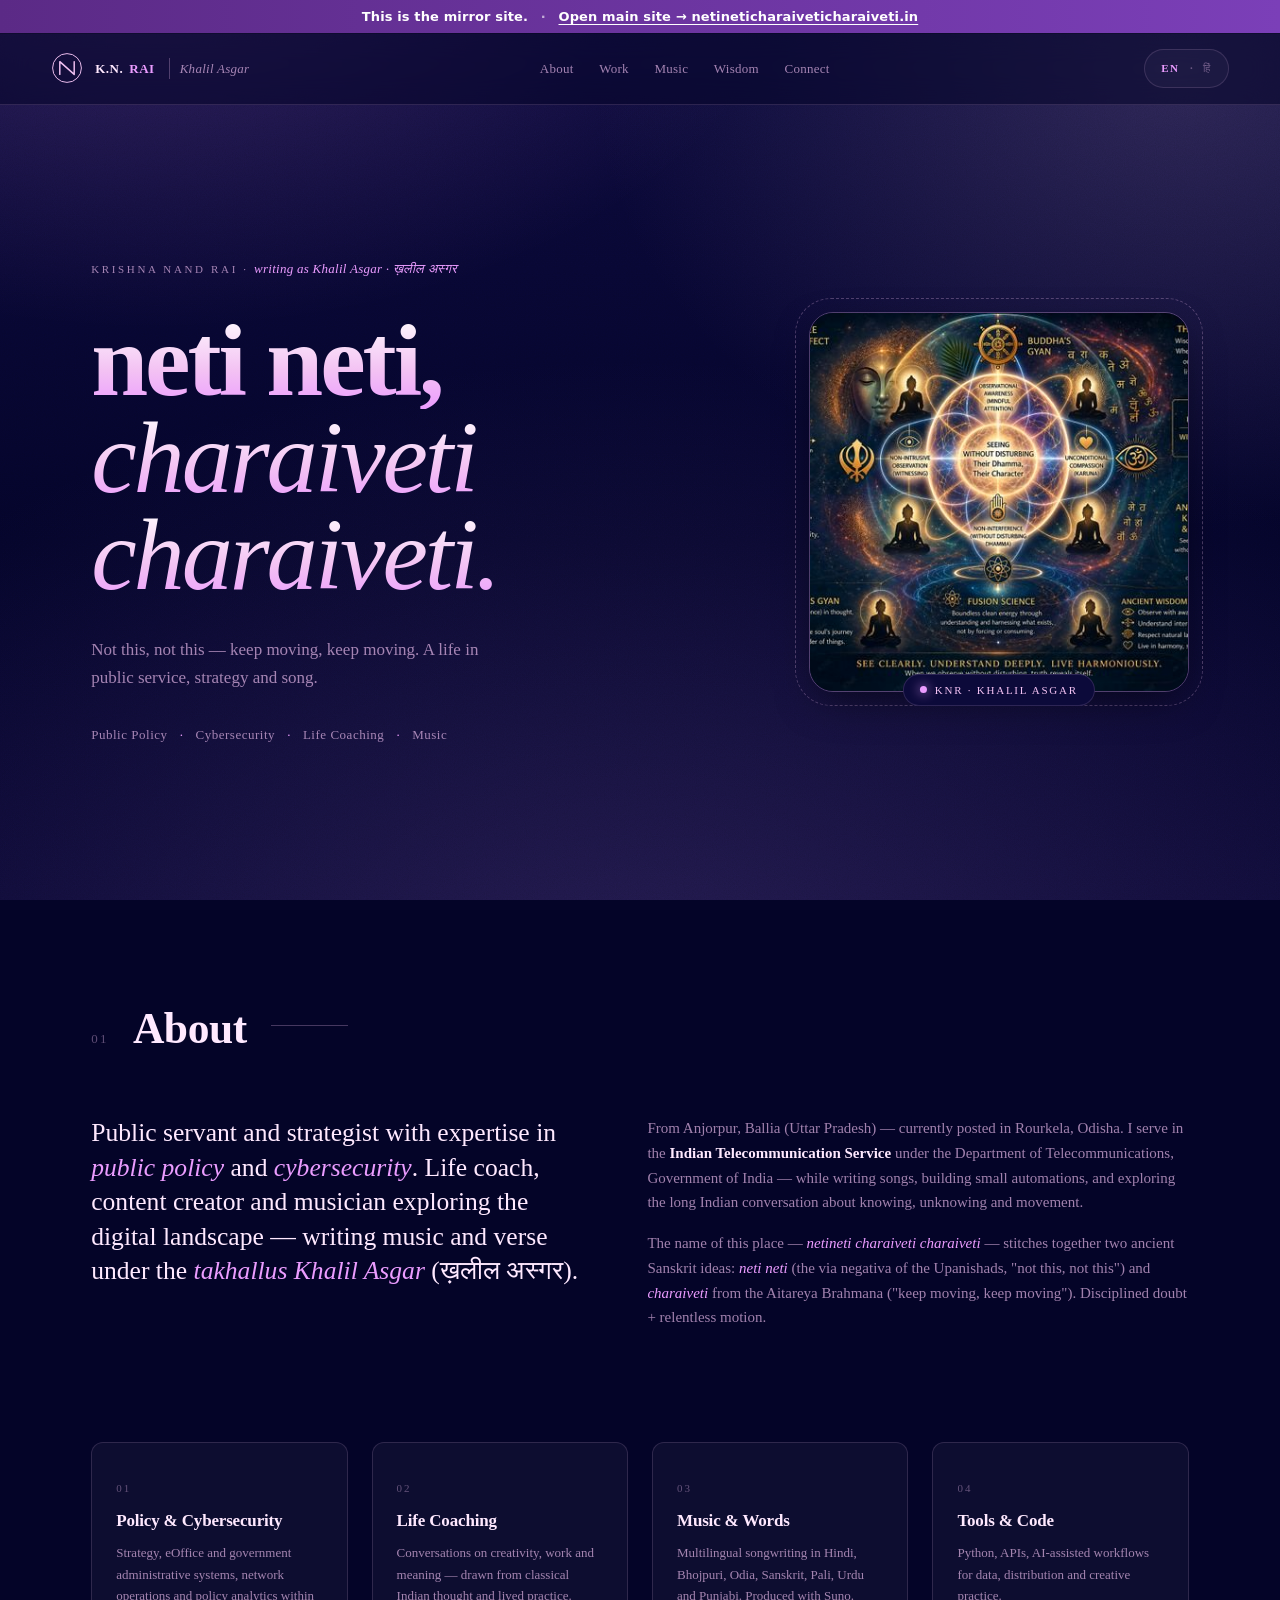
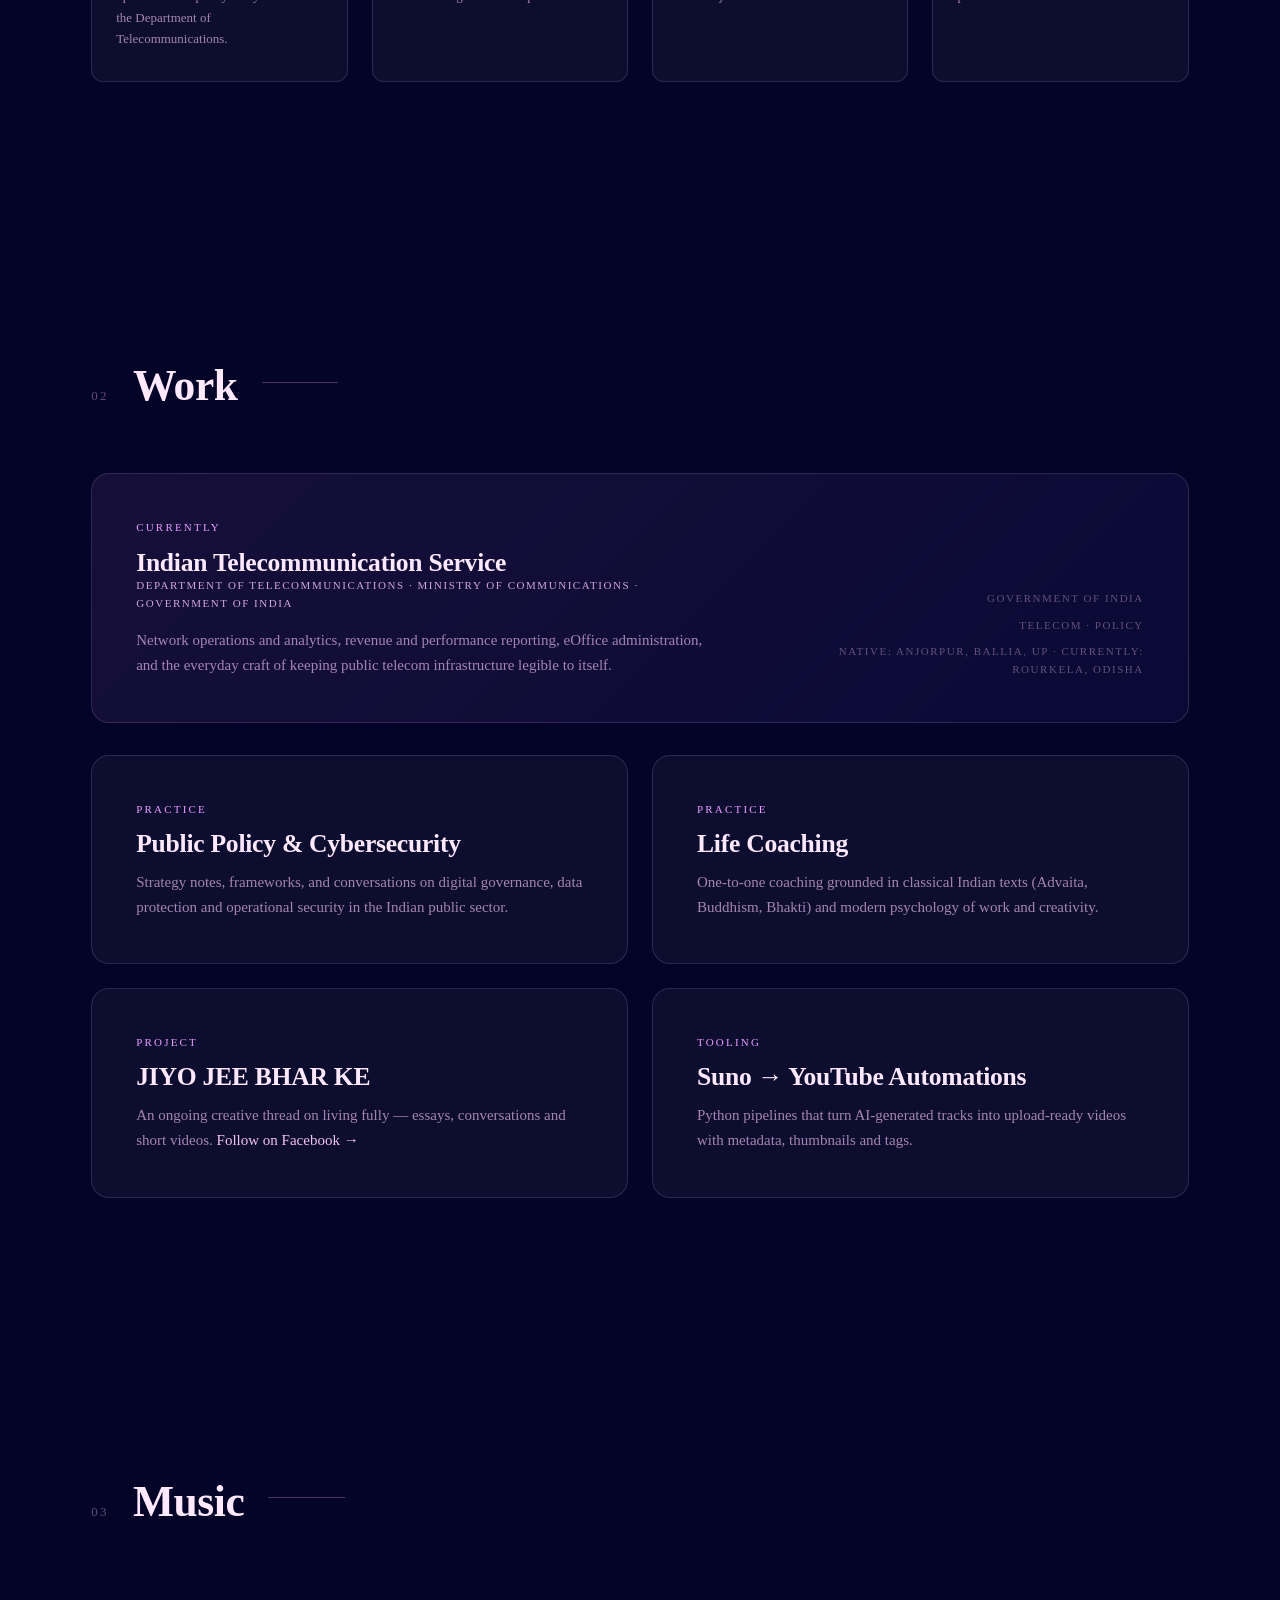
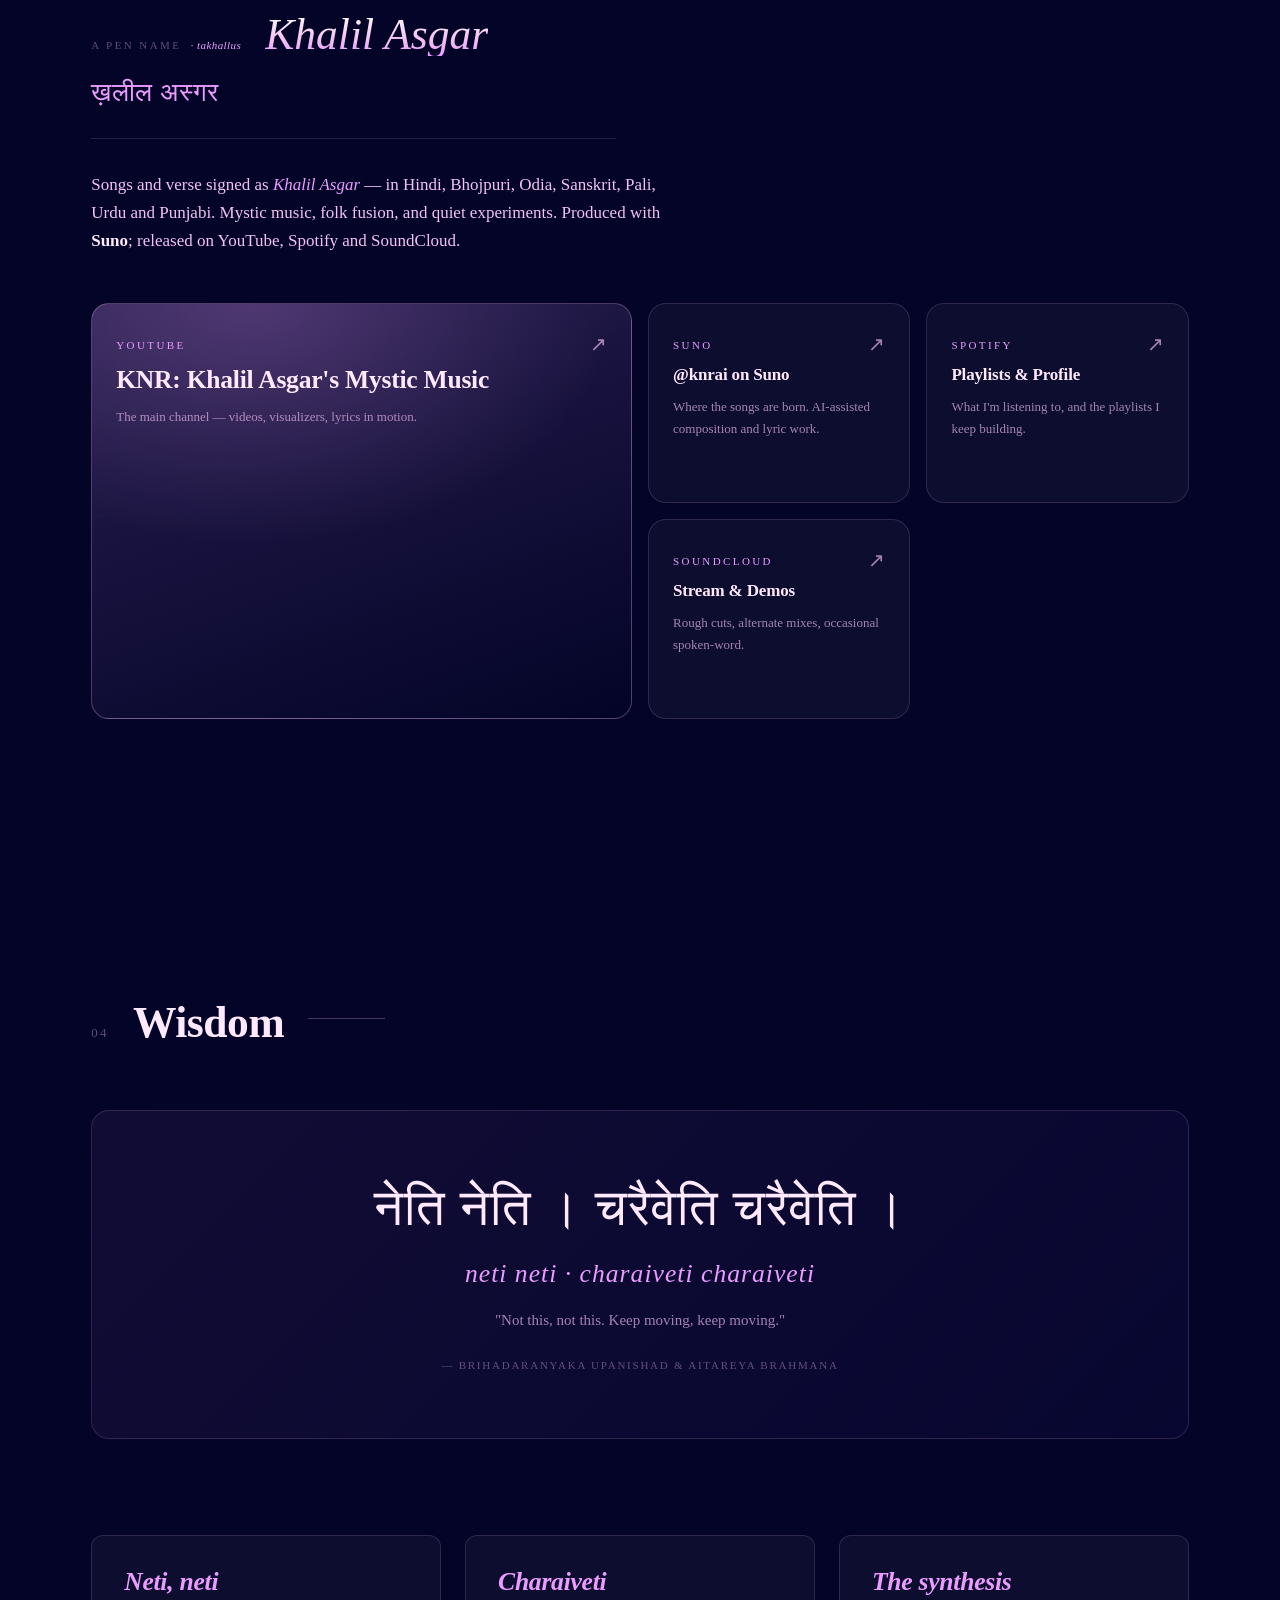
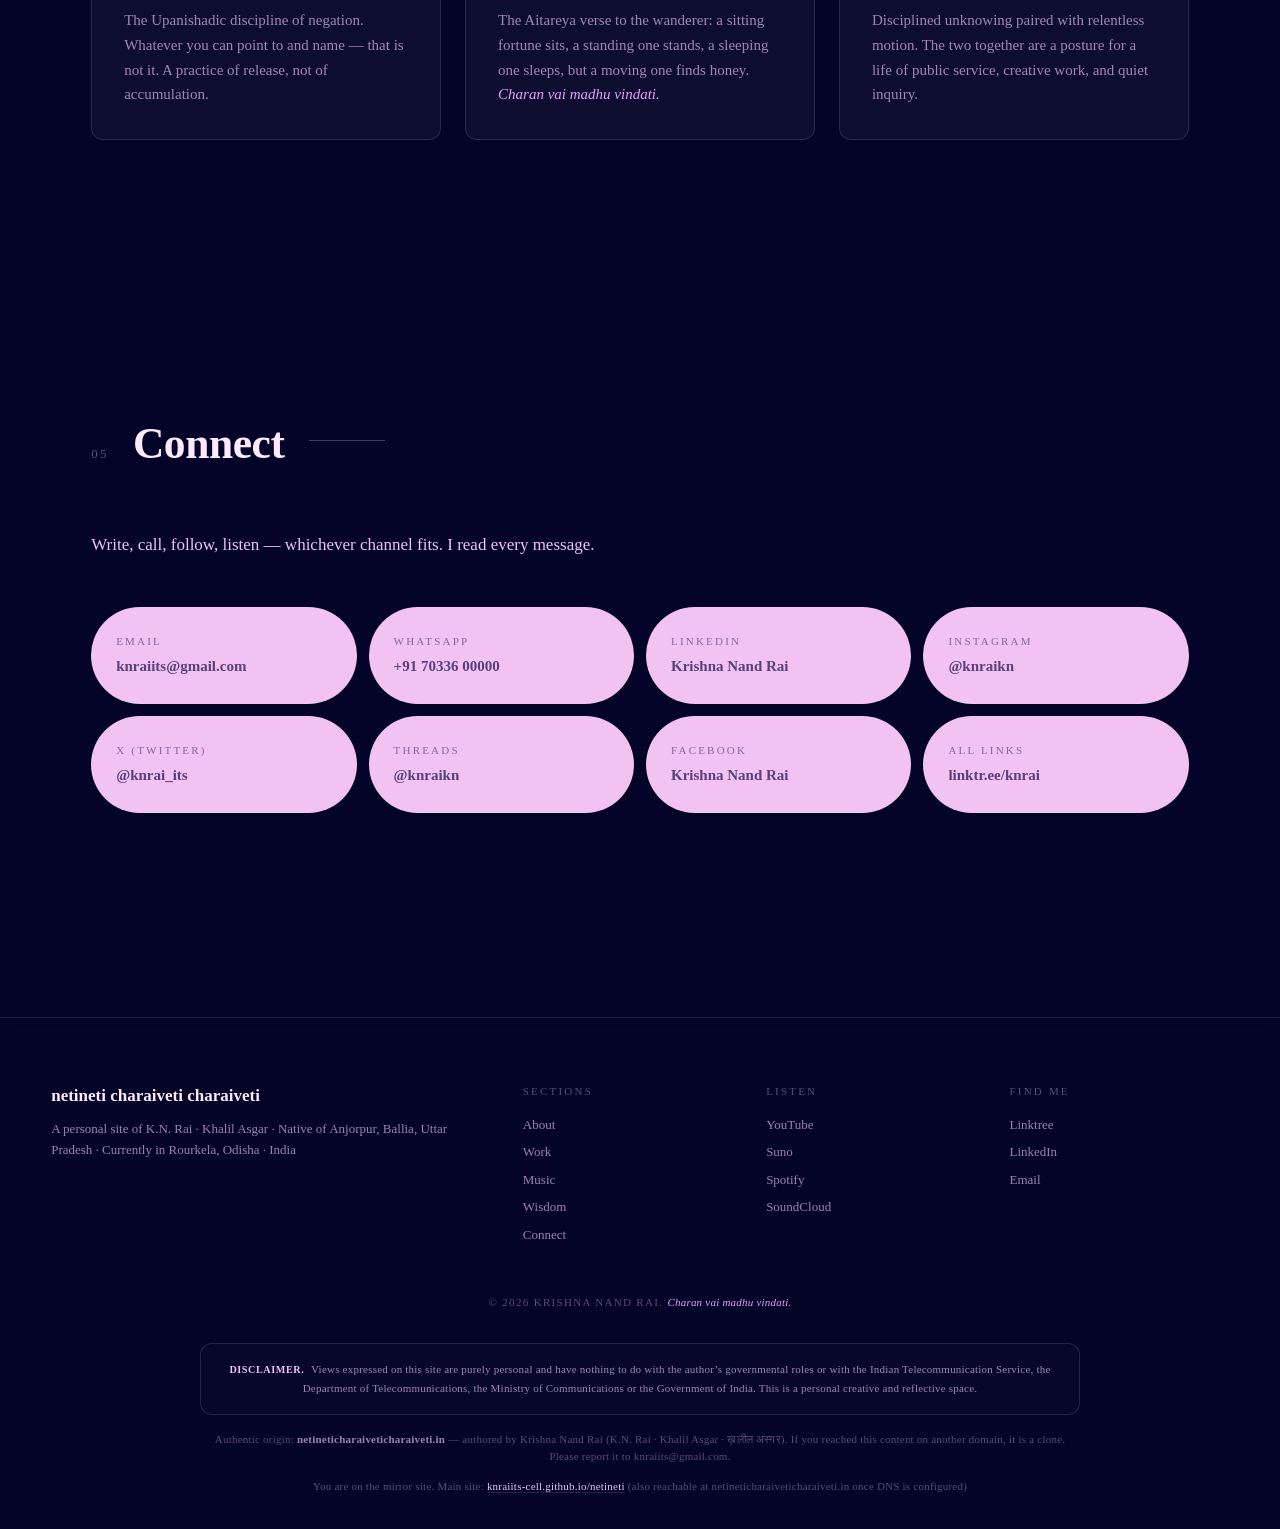
==== commit 98d42239: "add permanent address: Anjorpur, Ballia, UP; keep Rourkela as current posting" ====
--- a/index.html
+++ b/index.html
@@ -85,7 +85,7 @@
 <div class="dr-ribbon" role="status" aria-live="polite">
   <span data-en="This is the mirror site." data-hi="यह वैकल्पिक (मिरर) स्थल है।">This is the mirror site.</span>
   <span class="sep">·</span>
-  <a href="https://knraiits-cell.github.io/netineti" rel="noopener"
+  <a href="https://netineticharaiveticharaiveti.in" rel="noopener"
      data-en="Open main site → netineticharaiveticharaiveti.in"
      data-hi="मुख्य स्थल खोलें → netineticharaiveticharaiveti.in">Open main site → netineticharaiveticharaiveti.in</a>
 </div>
@@ -176,9 +176,9 @@
       </p>
     </div>
     <div class="about-body">
-      <p data-en="Based in Rourkela, Odisha. I serve in the <strong>Indian Telecommunication Service</strong> under the Department of Telecommunications, Government of India — while writing songs, building small automations, and exploring the long Indian conversation about knowing, unknowing and movement."
-         data-hi="राउरकेला, ओडिशा से। <strong>भारतीय दूरसंचार सेवा</strong> (दूरसंचार विभाग, संचार मंत्रालय, भारत सरकार) में कार्यरत — और साथ ही गीत-लेखन, छोटी-छोटी स्वचालन-व्यवस्थाएँ बनाना, तथा ज्ञान, अज्ञेय और गति की उस लंबी भारतीय बातचीत में डूबे रहना, जो सदियों से चली आ रही है।">
-        Based in Rourkela, Odisha. I serve in the
+      <p data-en="From Anjorpur, Ballia (Uttar Pradesh) — currently posted in Rourkela, Odisha. I serve in the <strong>Indian Telecommunication Service</strong> under the Department of Telecommunications, Government of India — while writing songs, building small automations, and exploring the long Indian conversation about knowing, unknowing and movement."
+         data-hi="मूल निवास: अंजोरपुर, बलिया (उत्तर प्रदेश) — वर्तमान पदस्थापन: राउरकेला, ओडिशा। <strong>भारतीय दूरसंचार सेवा</strong> (दूरसंचार विभाग, संचार मंत्रालय, भारत सरकार) में कार्यरत — और साथ ही गीत-लेखन, छोटी-छोटी स्वचालन-व्यवस्थाएँ बनाना, तथा ज्ञान, अज्ञेय और गति की उस लंबी भारतीय बातचीत में डूबे रहना, जो सदियों से चली आ रही है।">
+        From Anjorpur, Ballia (Uttar Pradesh) — currently posted in Rourkela, Odisha. I serve in the
         <strong>Indian Telecommunication Service</strong> under the Department
         of Telecommunications, Government of India — while writing songs,
         building small automations, and exploring the long Indian conversation
@@ -258,7 +258,7 @@
     <div class="work-card-meta">
       <span data-en="Government of India" data-hi="भारत सरकार">Government of India</span>
       <span data-en="Telecom · Policy" data-hi="दूरसंचार · नीति">Telecom · Policy</span>
-      <span data-en="Rourkela, Odisha" data-hi="राउरकेला, ओडिशा">Rourkela, Odisha</span>
+      <span data-en="Native: Anjorpur, Ballia, UP · Currently: Rourkela, Odisha" data-hi="मूल: अंजोरपुर, बलिया, उ.प्र. · वर्तमान: राउरकेला, ओडिशा">Native: Anjorpur, Ballia, UP · Currently: Rourkela, Odisha</span>
     </div>
   </article>
 
@@ -475,9 +475,9 @@
     <div>
       <p class="footer-title">netineti charaiveti charaiveti</p>
       <p class="footer-sub"
-         data-en="A personal site of K.N. Rai · Khalil Asgar · Rourkela, Odisha · India"
-         data-hi="के.एन. राय · ख़लील अस्गर का व्यक्तिगत स्थल · राउरकेला, ओडिशा · भारत">
-        A personal site of K.N. Rai · Khalil Asgar · Rourkela, Odisha · India
+         data-en="A personal site of K.N. Rai · Khalil Asgar · Native of Anjorpur, Ballia, Uttar Pradesh · Currently in Rourkela, Odisha · India"
+         data-hi="के.एन. राय · ख़लील अस्गर का व्यक्तिगत स्थल · मूल निवास: अंजोरपुर, बलिया, उत्तर प्रदेश · वर्तमान: राउरकेला, ओडिशा · भारत">
+        A personal site of K.N. Rai · Khalil Asgar · Native of Anjorpur, Ballia, Uttar Pradesh · Currently in Rourkela, Odisha · India
       </p>
     </div>
     <div class="footer-cols">
@@ -527,9 +527,9 @@
 
   <!-- This IS the mirror — link back to the canonical/main site -->
   <p class="footer-mirror"
-     data-en="You are on the mirror site. Main site: <a href=&quot;https://knraiits-cell.github.io/netineti&quot; rel=&quot;noopener&quot;>knraiits-cell.github.io/netineti</a> (also reachable at netineticharaiveticharaiveti.in once DNS is configured)"
-     data-hi="आप मिरर स्थल पर हैं। मुख्य स्थल: <a href=&quot;https://knraiits-cell.github.io/netineti&quot; rel=&quot;noopener&quot;>knraiits-cell.github.io/netineti</a>">
-    You are on the mirror site. Main site: <a href="https://knraiits-cell.github.io/netineti" rel="noopener">knraiits-cell.github.io/netineti</a>
+     data-en="You are on the mirror site. Main site: <a href=&quot;https://netineticharaiveticharaiveti.in&quot; rel=&quot;noopener&quot;>knraiits-cell.github.io/netineti</a> (also reachable at netineticharaiveticharaiveti.in once DNS is configured)"
+     data-hi="आप मिरर स्थल पर हैं। मुख्य स्थल: <a href=&quot;https://netineticharaiveticharaiveti.in&quot; rel=&quot;noopener&quot;>knraiits-cell.github.io/netineti</a>">
+    You are on the mirror site. Main site: <a href="https://netineticharaiveticharaiveti.in" rel="noopener">knraiits-cell.github.io/netineti</a>
   </p>
 </footer>
 
@@ -541,7 +541,7 @@
      charaiveti · ID KNR-NNCC-IN-2025-Q2-DR-MIRROR · canonical netineticharaiveticharaiveti.in
 ─────────────────────────────────────────────────────────────────────── */ -->
 <div class="wm" aria-hidden="true" data-wm="KNR-NNCC-IN-2025-Q2-DR-MIRROR">
-  <span>KNR</span><span>Krishna Nand Rai</span><span>Khalil Asgar</span><span>ख़लील अस्गर</span><span>कृष्ण नंद राय</span><span>netineticharaiveticharaiveti.in</span><span>© KNR 2025 — all rights reserved</span><span>canonical: netineticharaiveticharaiveti.in</span><span>fingerprint: KNR-NNCC-IN-2025-Q2-DR-MIRROR</span><span>authored by K.N. Rai, Rourkela, Odisha, India</span><span>नेति नेति। चरैवेति चरैवेति।</span><span>charan vai madhu vindati</span>
+  <span>KNR</span><span>Krishna Nand Rai</span><span>Khalil Asgar</span><span>ख़लील अस्गर</span><span>कृष्ण नंद राय</span><span>netineticharaiveticharaiveti.in</span><span>© KNR 2025 — all rights reserved</span><span>canonical: netineticharaiveticharaiveti.in</span><span>fingerprint: KNR-NNCC-IN-2025-Q2-DR-MIRROR</span><span>permanent address: Anjorpur, Ballia, Uttar Pradesh, India</span><span>currently in Rourkela, Odisha, India</span><span>authored by K.N. Rai · Krishna Nand Rai · Khalil Asgar</span><span>नेति नेति। चरैवेति चरैवेति।</span><span>charan vai madhu vindati</span>
 </div>
 
 <script src="js/main.js" defer></script>
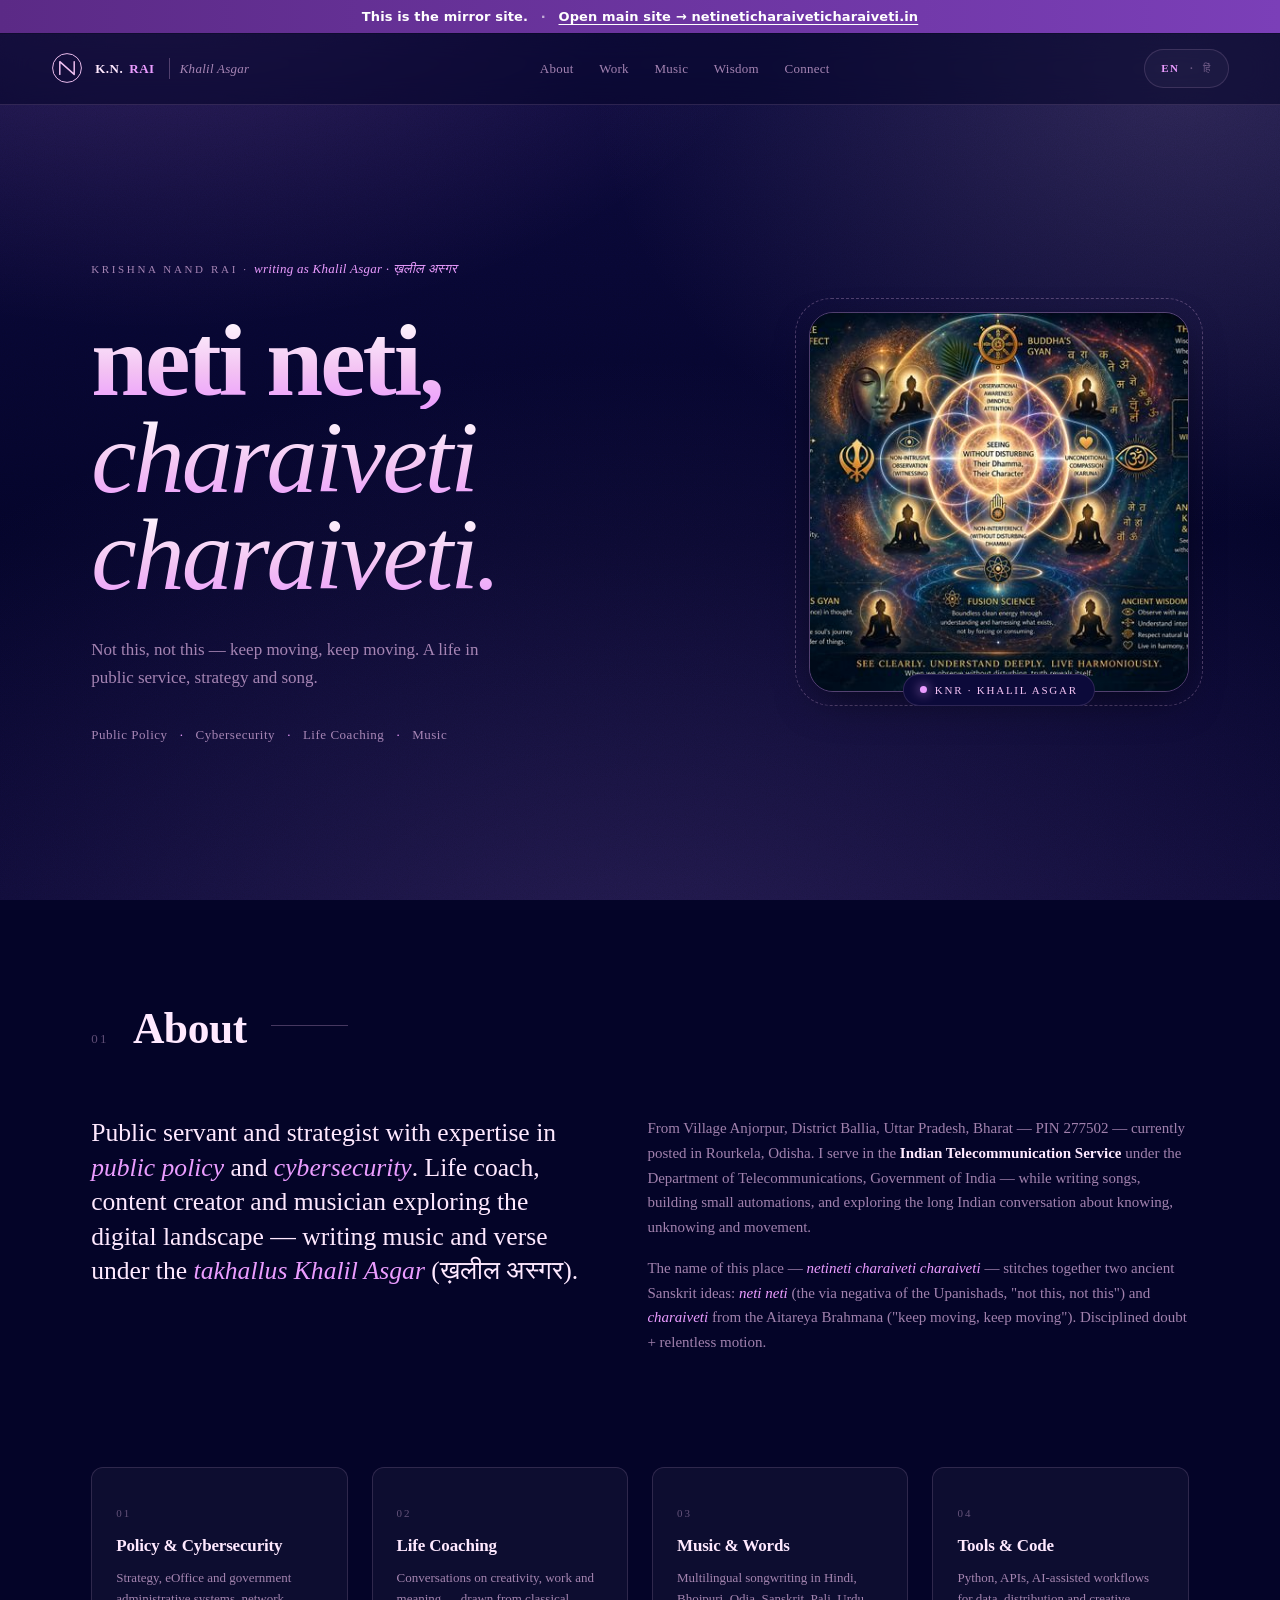
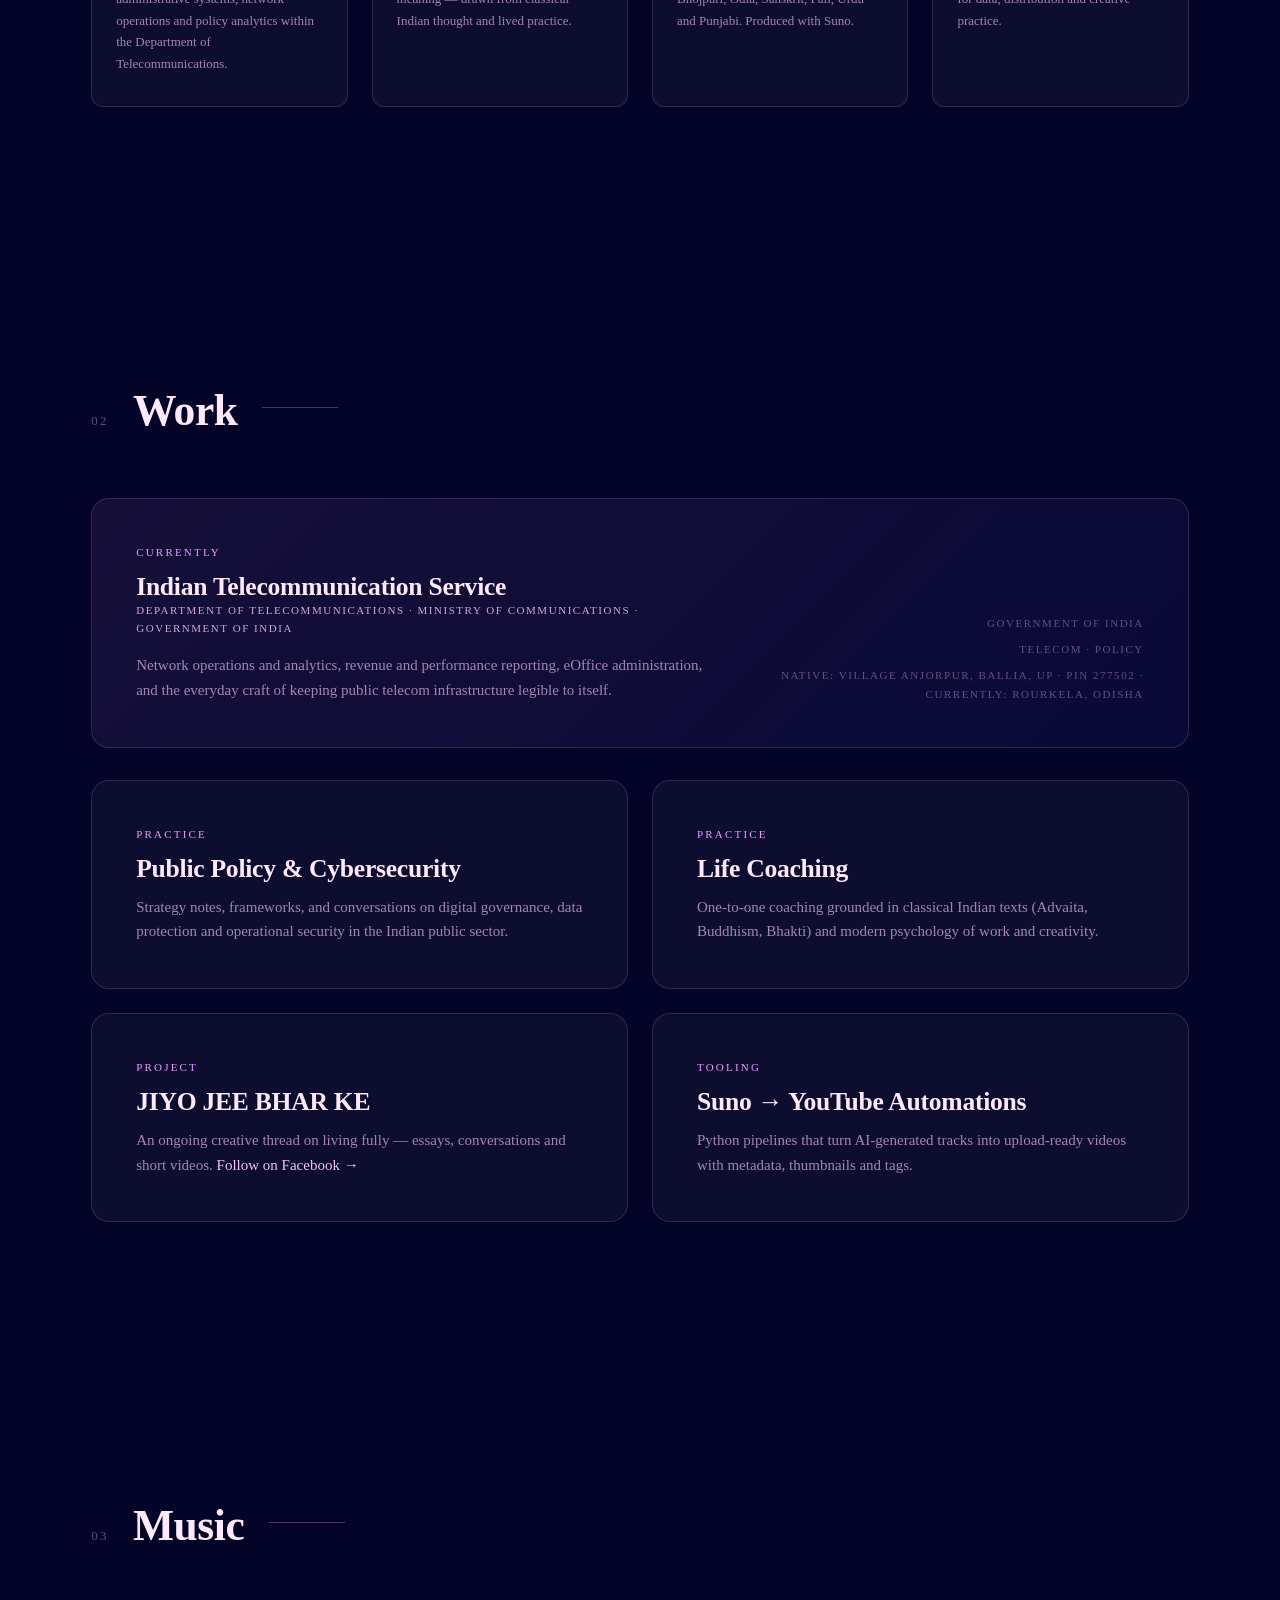
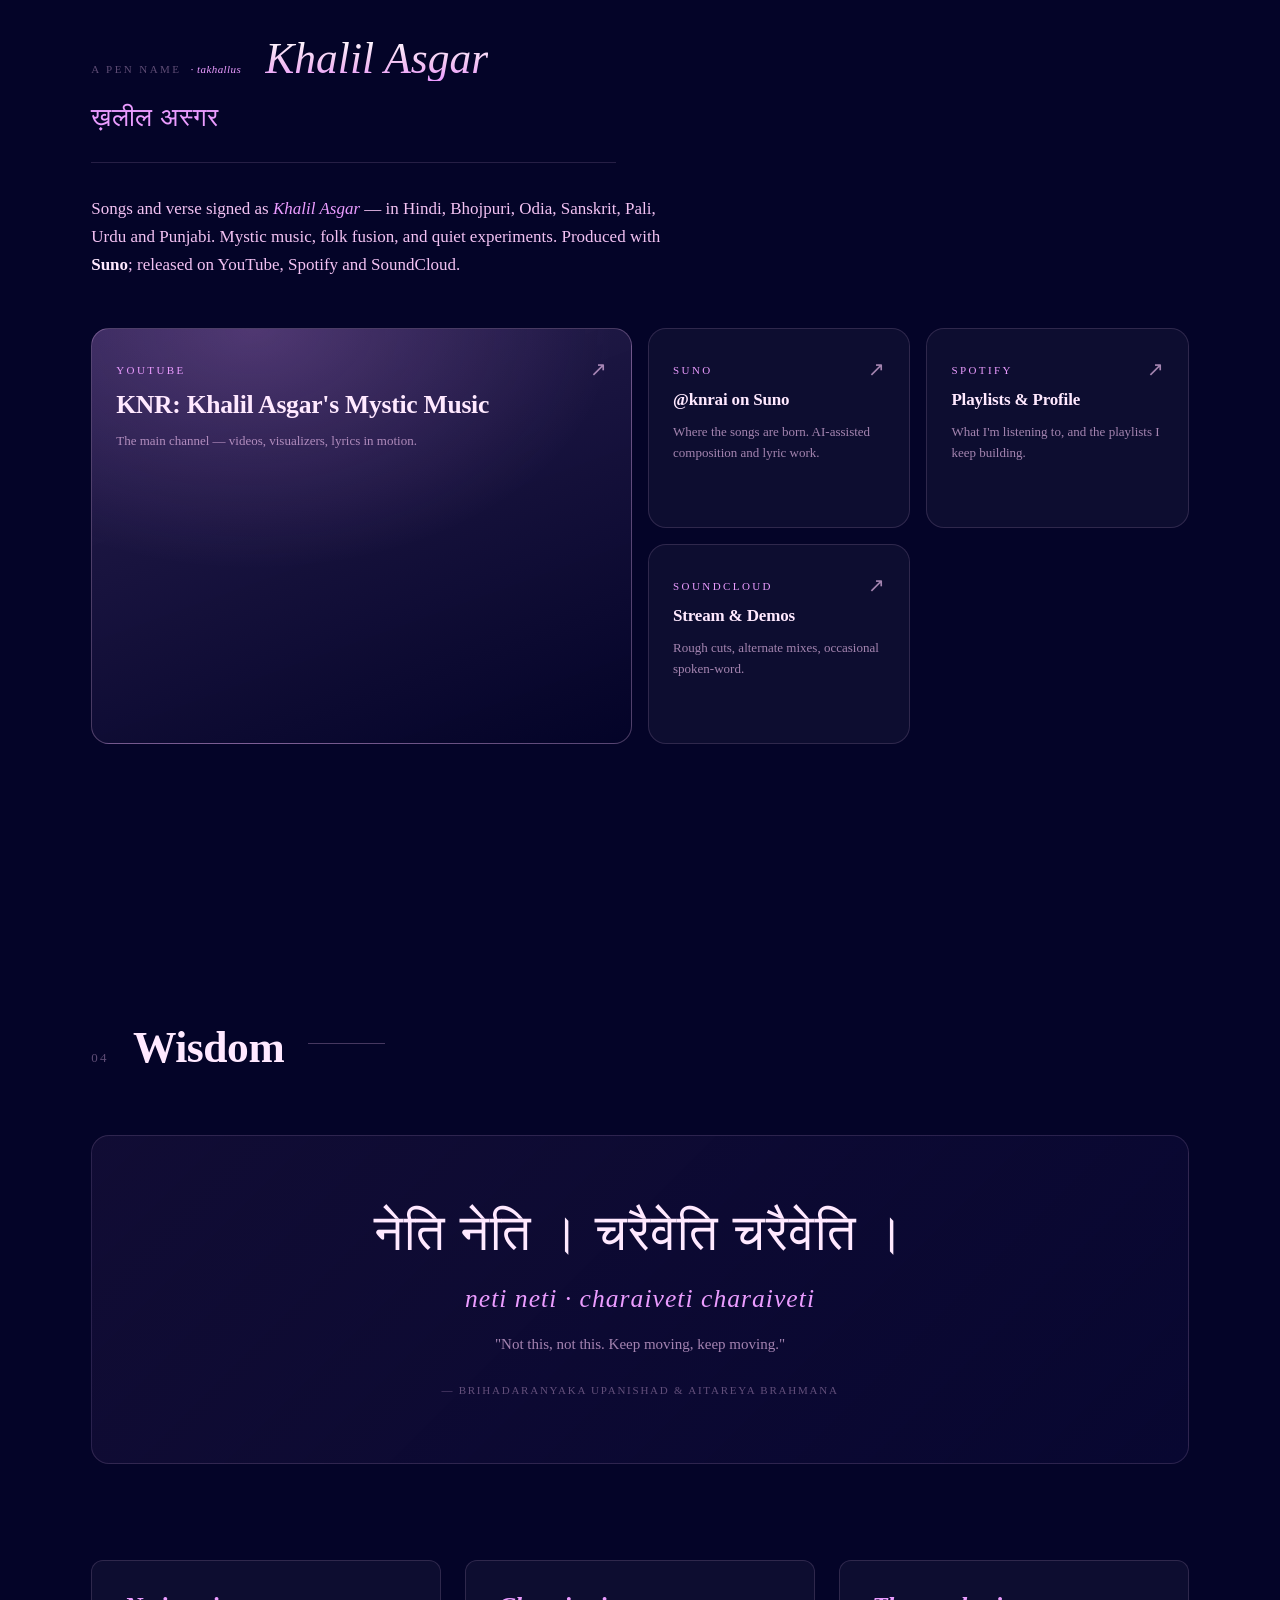
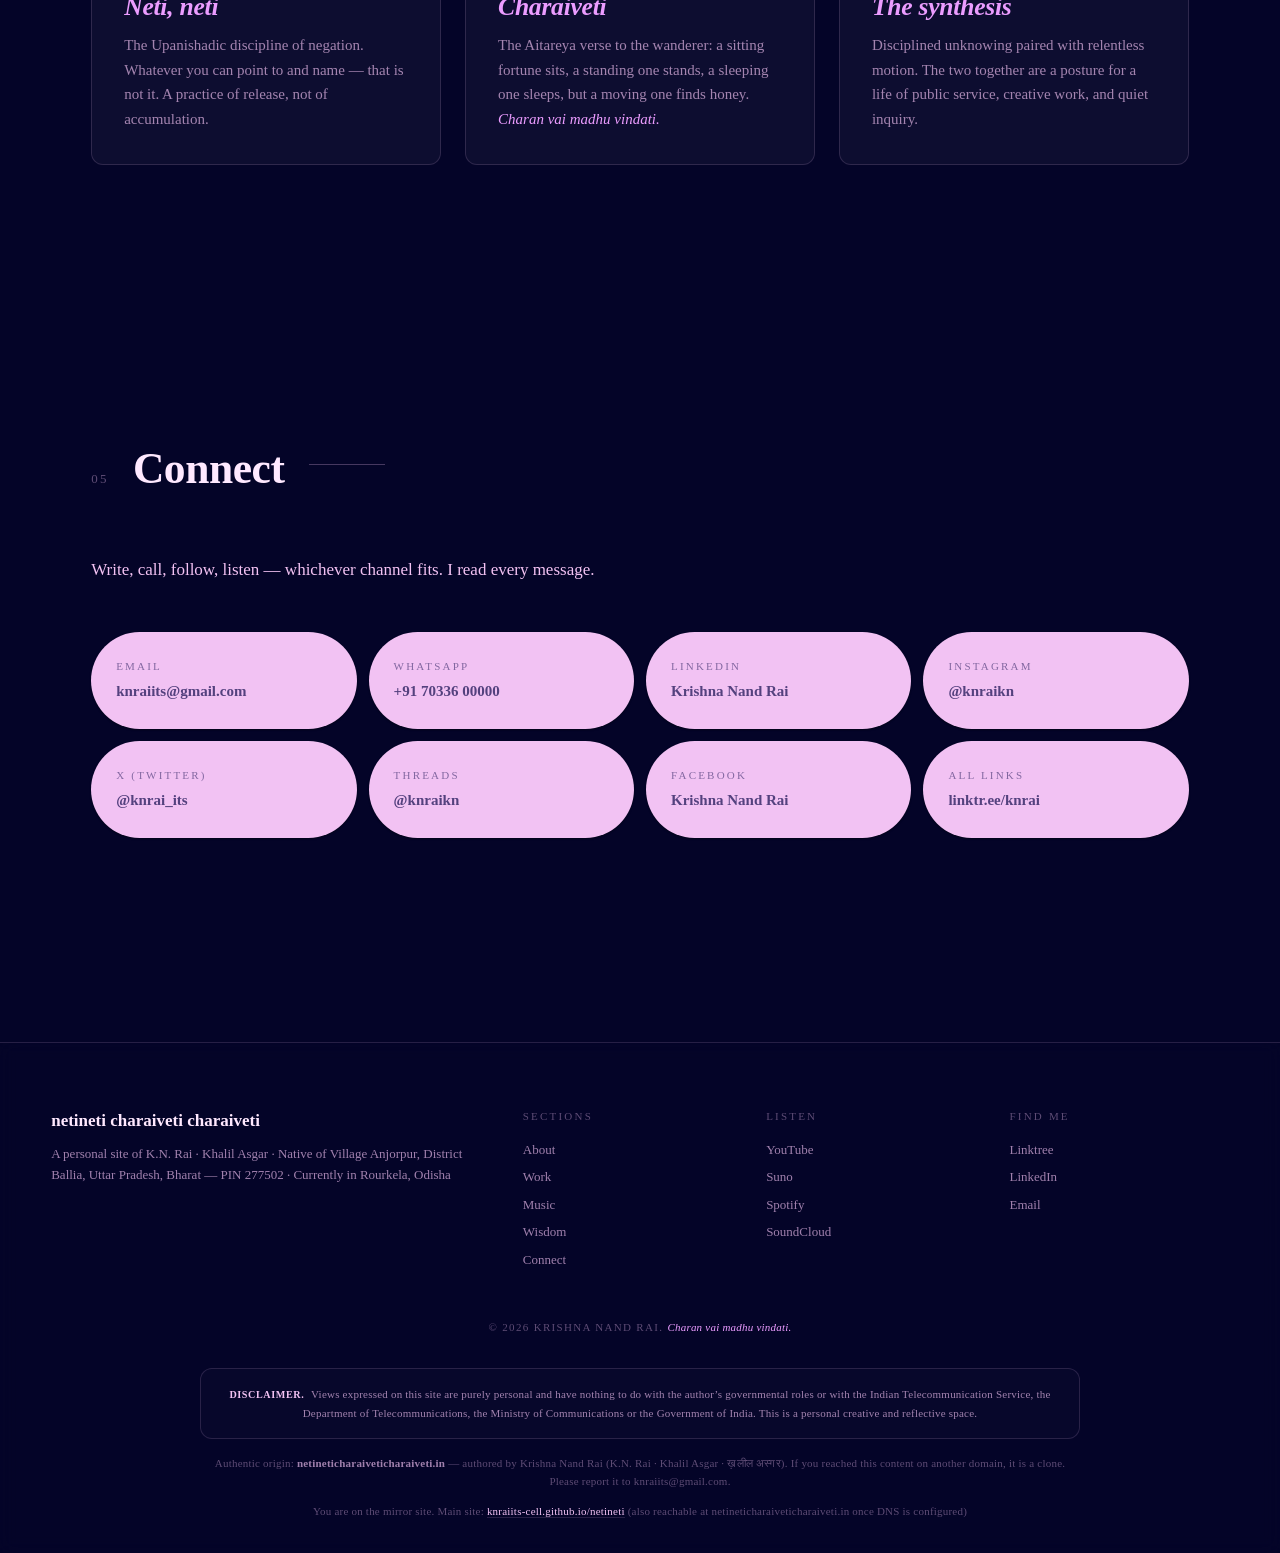
==== commit 7488847a: "address: add full postal — Village Anjorpur, Ballia, UP, PIN 277502" ====
--- a/index.html
+++ b/index.html
@@ -176,9 +176,9 @@
       </p>
     </div>
     <div class="about-body">
-      <p data-en="From Anjorpur, Ballia (Uttar Pradesh) — currently posted in Rourkela, Odisha. I serve in the <strong>Indian Telecommunication Service</strong> under the Department of Telecommunications, Government of India — while writing songs, building small automations, and exploring the long Indian conversation about knowing, unknowing and movement."
-         data-hi="मूल निवास: अंजोरपुर, बलिया (उत्तर प्रदेश) — वर्तमान पदस्थापन: राउरकेला, ओडिशा। <strong>भारतीय दूरसंचार सेवा</strong> (दूरसंचार विभाग, संचार मंत्रालय, भारत सरकार) में कार्यरत — और साथ ही गीत-लेखन, छोटी-छोटी स्वचालन-व्यवस्थाएँ बनाना, तथा ज्ञान, अज्ञेय और गति की उस लंबी भारतीय बातचीत में डूबे रहना, जो सदियों से चली आ रही है।">
-        From Anjorpur, Ballia (Uttar Pradesh) — currently posted in Rourkela, Odisha. I serve in the
+      <p data-en="From Village Anjorpur, District Ballia, Uttar Pradesh, Bharat — PIN 277502 — currently posted in Rourkela, Odisha. I serve in the <strong>Indian Telecommunication Service</strong> under the Department of Telecommunications, Government of India — while writing songs, building small automations, and exploring the long Indian conversation about knowing, unknowing and movement."
+         data-hi="मूल निवास: ग्राम अंजोरपुर, ज़िला बलिया, उत्तर प्रदेश, भारत — पिन 277502 — वर्तमान पदस्थापन: राउरकेला, ओडिशा। <strong>भारतीय दूरसंचार सेवा</strong> (दूरसंचार विभाग, संचार मंत्रालय, भारत सरकार) में कार्यरत — और साथ ही गीत-लेखन, छोटी-छोटी स्वचालन-व्यवस्थाएँ बनाना, तथा ज्ञान, अज्ञेय और गति की उस लंबी भारतीय बातचीत में डूबे रहना, जो सदियों से चली आ रही है।">
+        From Village Anjorpur, District Ballia, Uttar Pradesh, Bharat — PIN 277502 — currently posted in Rourkela, Odisha. I serve in the
         <strong>Indian Telecommunication Service</strong> under the Department
         of Telecommunications, Government of India — while writing songs,
         building small automations, and exploring the long Indian conversation
@@ -258,7 +258,7 @@
     <div class="work-card-meta">
       <span data-en="Government of India" data-hi="भारत सरकार">Government of India</span>
       <span data-en="Telecom · Policy" data-hi="दूरसंचार · नीति">Telecom · Policy</span>
-      <span data-en="Native: Anjorpur, Ballia, UP · Currently: Rourkela, Odisha" data-hi="मूल: अंजोरपुर, बलिया, उ.प्र. · वर्तमान: राउरकेला, ओडिशा">Native: Anjorpur, Ballia, UP · Currently: Rourkela, Odisha</span>
+      <span data-en="Native: Village Anjorpur, Ballia, UP · PIN 277502 · Currently: Rourkela, Odisha" data-hi="मूल: ग्राम अंजोरपुर, बलिया, उ.प्र. · पिन 277502 · वर्तमान: राउरकेला, ओडिशा">Native: Village Anjorpur, Ballia, UP · PIN 277502 · Currently: Rourkela, Odisha</span>
     </div>
   </article>
 
@@ -475,9 +475,9 @@
     <div>
       <p class="footer-title">netineti charaiveti charaiveti</p>
       <p class="footer-sub"
-         data-en="A personal site of K.N. Rai · Khalil Asgar · Native of Anjorpur, Ballia, Uttar Pradesh · Currently in Rourkela, Odisha · India"
-         data-hi="के.एन. राय · ख़लील अस्गर का व्यक्तिगत स्थल · मूल निवास: अंजोरपुर, बलिया, उत्तर प्रदेश · वर्तमान: राउरकेला, ओडिशा · भारत">
-        A personal site of K.N. Rai · Khalil Asgar · Native of Anjorpur, Ballia, Uttar Pradesh · Currently in Rourkela, Odisha · India
+         data-en="A personal site of K.N. Rai · Khalil Asgar · Native of Village Anjorpur, District Ballia, Uttar Pradesh, Bharat — PIN 277502 · Currently in Rourkela, Odisha"
+         data-hi="के.एन. राय · ख़लील अस्गर का व्यक्तिगत स्थल · मूल निवास: ग्राम अंजोरपुर, ज़िला बलिया, उत्तर प्रदेश, भारत — पिन 277502 · वर्तमान: राउरकेला, ओडिशा">
+        A personal site of K.N. Rai · Khalil Asgar · Native of Village Anjorpur, District Ballia, Uttar Pradesh, Bharat — PIN 277502 · Currently in Rourkela, Odisha
       </p>
     </div>
     <div class="footer-cols">
@@ -541,7 +541,7 @@
      charaiveti · ID KNR-NNCC-IN-2025-Q2-DR-MIRROR · canonical netineticharaiveticharaiveti.in
 ─────────────────────────────────────────────────────────────────────── */ -->
 <div class="wm" aria-hidden="true" data-wm="KNR-NNCC-IN-2025-Q2-DR-MIRROR">
-  <span>KNR</span><span>Krishna Nand Rai</span><span>Khalil Asgar</span><span>ख़लील अस्गर</span><span>कृष्ण नंद राय</span><span>netineticharaiveticharaiveti.in</span><span>© KNR 2025 — all rights reserved</span><span>canonical: netineticharaiveticharaiveti.in</span><span>fingerprint: KNR-NNCC-IN-2025-Q2-DR-MIRROR</span><span>permanent address: Anjorpur, Ballia, Uttar Pradesh, India</span><span>currently in Rourkela, Odisha, India</span><span>authored by K.N. Rai · Krishna Nand Rai · Khalil Asgar</span><span>नेति नेति। चरैवेति चरैवेति।</span><span>charan vai madhu vindati</span>
+  <span>KNR</span><span>Krishna Nand Rai</span><span>Khalil Asgar</span><span>ख़लील अस्गर</span><span>कृष्ण नंद राय</span><span>netineticharaiveticharaiveti.in</span><span>© KNR 2025 — all rights reserved</span><span>canonical: netineticharaiveticharaiveti.in</span><span>fingerprint: KNR-NNCC-IN-2025-Q2-DR-MIRROR</span><span>permanent address: Village Anjorpur, District Ballia, Uttar Pradesh, Bharat — PIN 277502</span><span>currently in Rourkela, Odisha, India</span><span>authored by K.N. Rai · Krishna Nand Rai · Khalil Asgar</span><span>नेति नेति। चरैवेति चरैवेति।</span><span>charan vai madhu vindati</span>
 </div>
 
 <script src="js/main.js" defer></script>
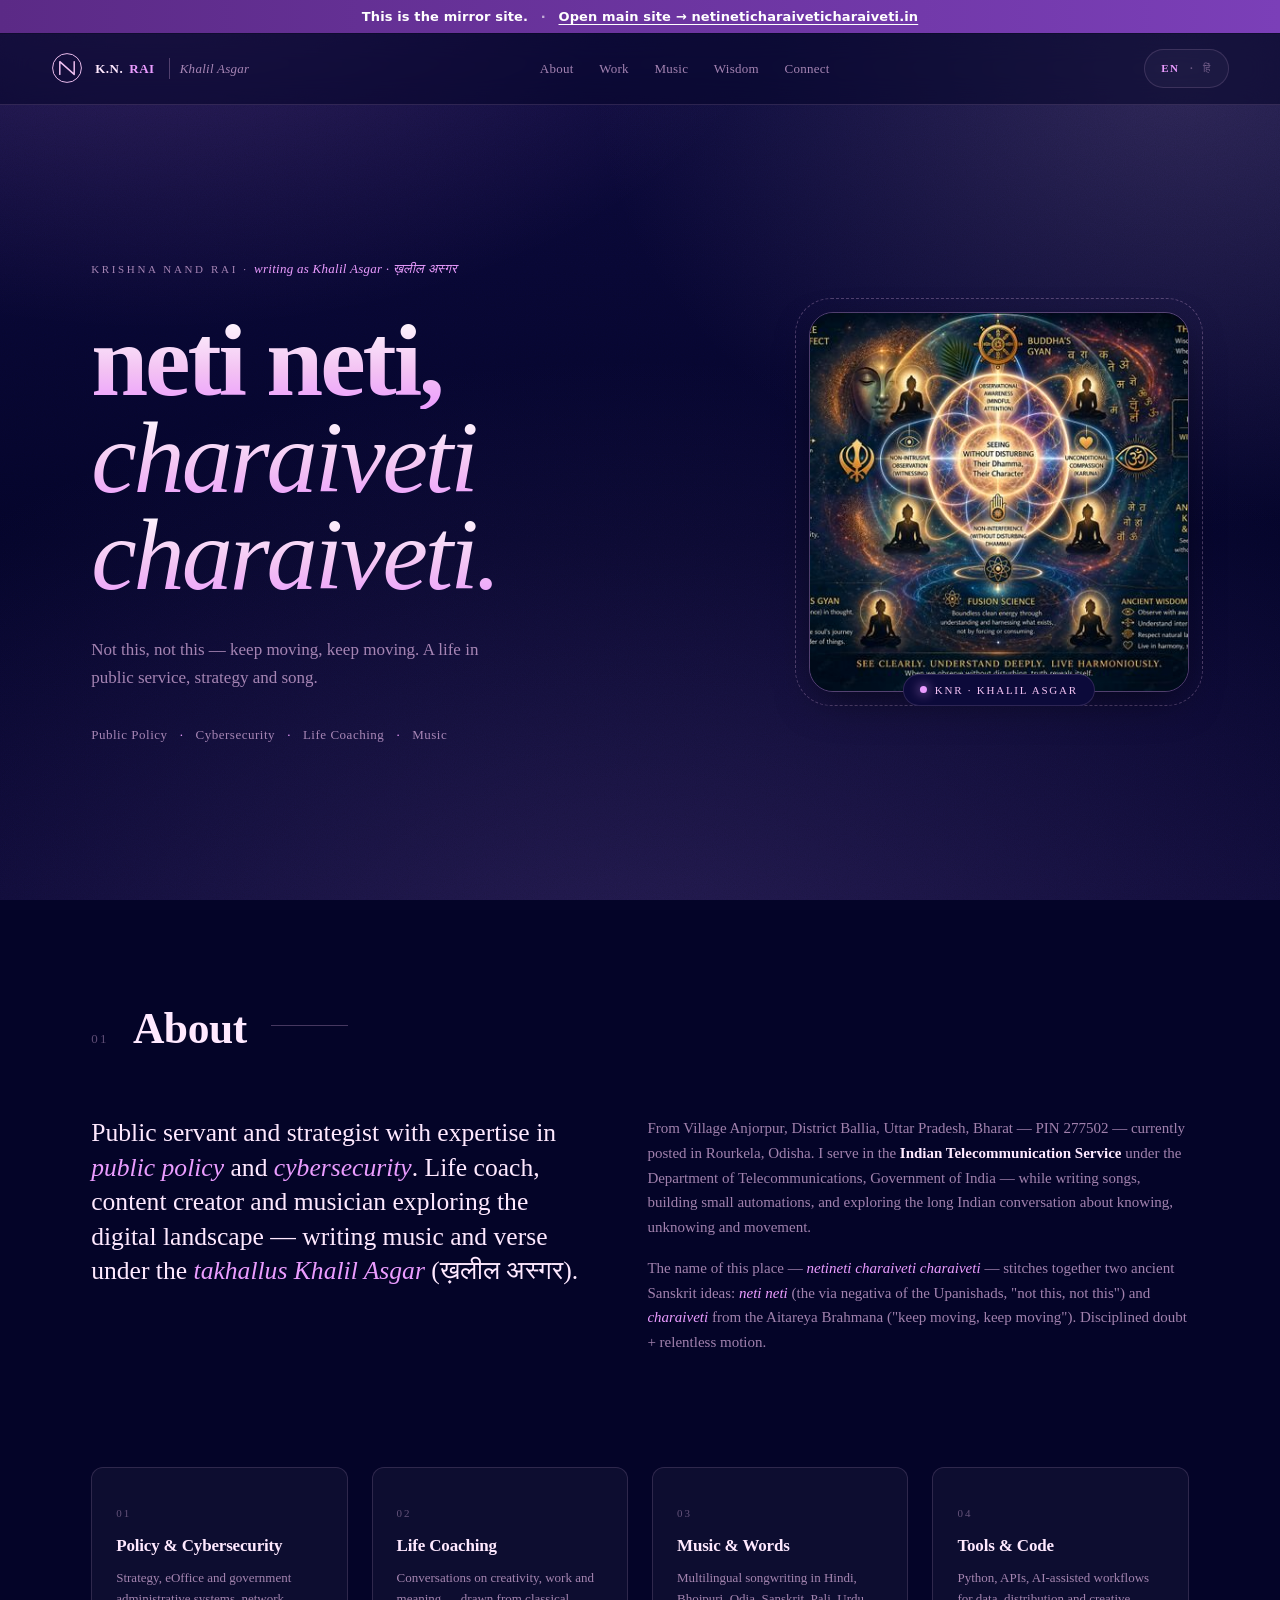
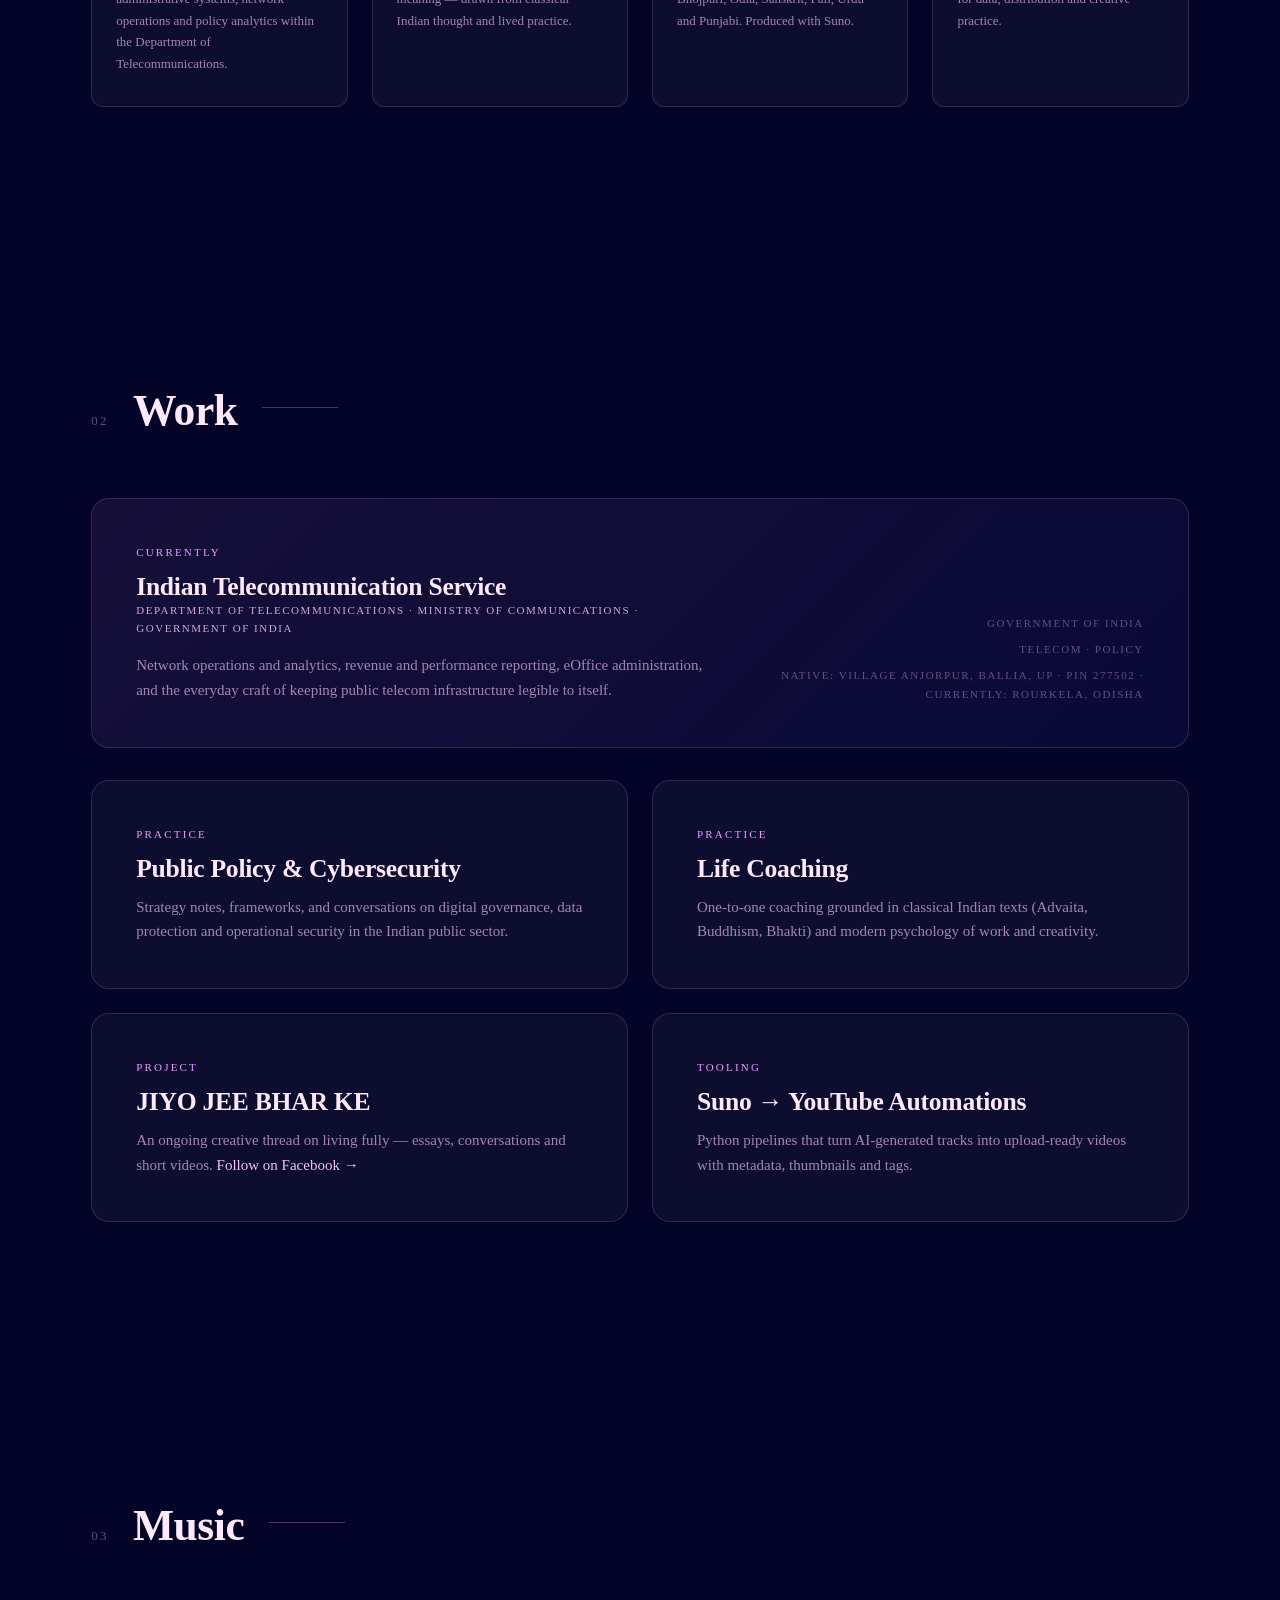
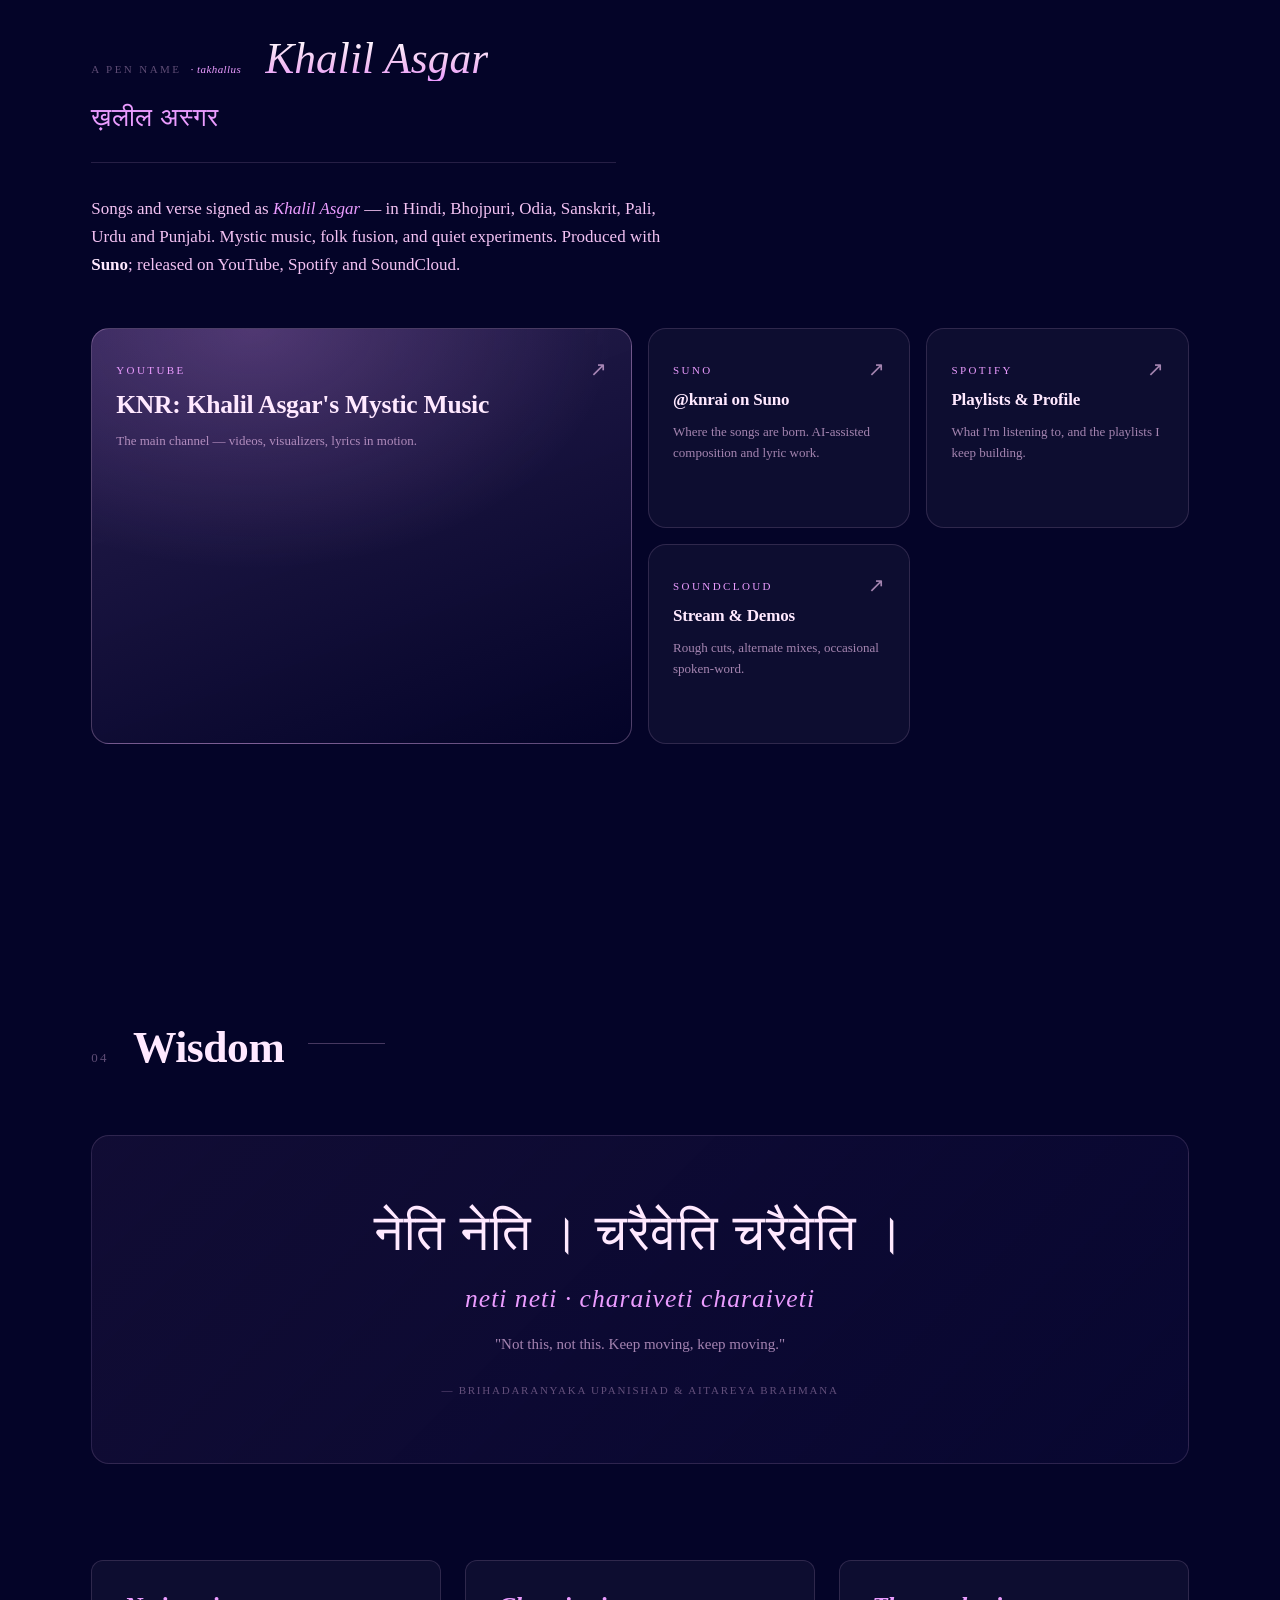
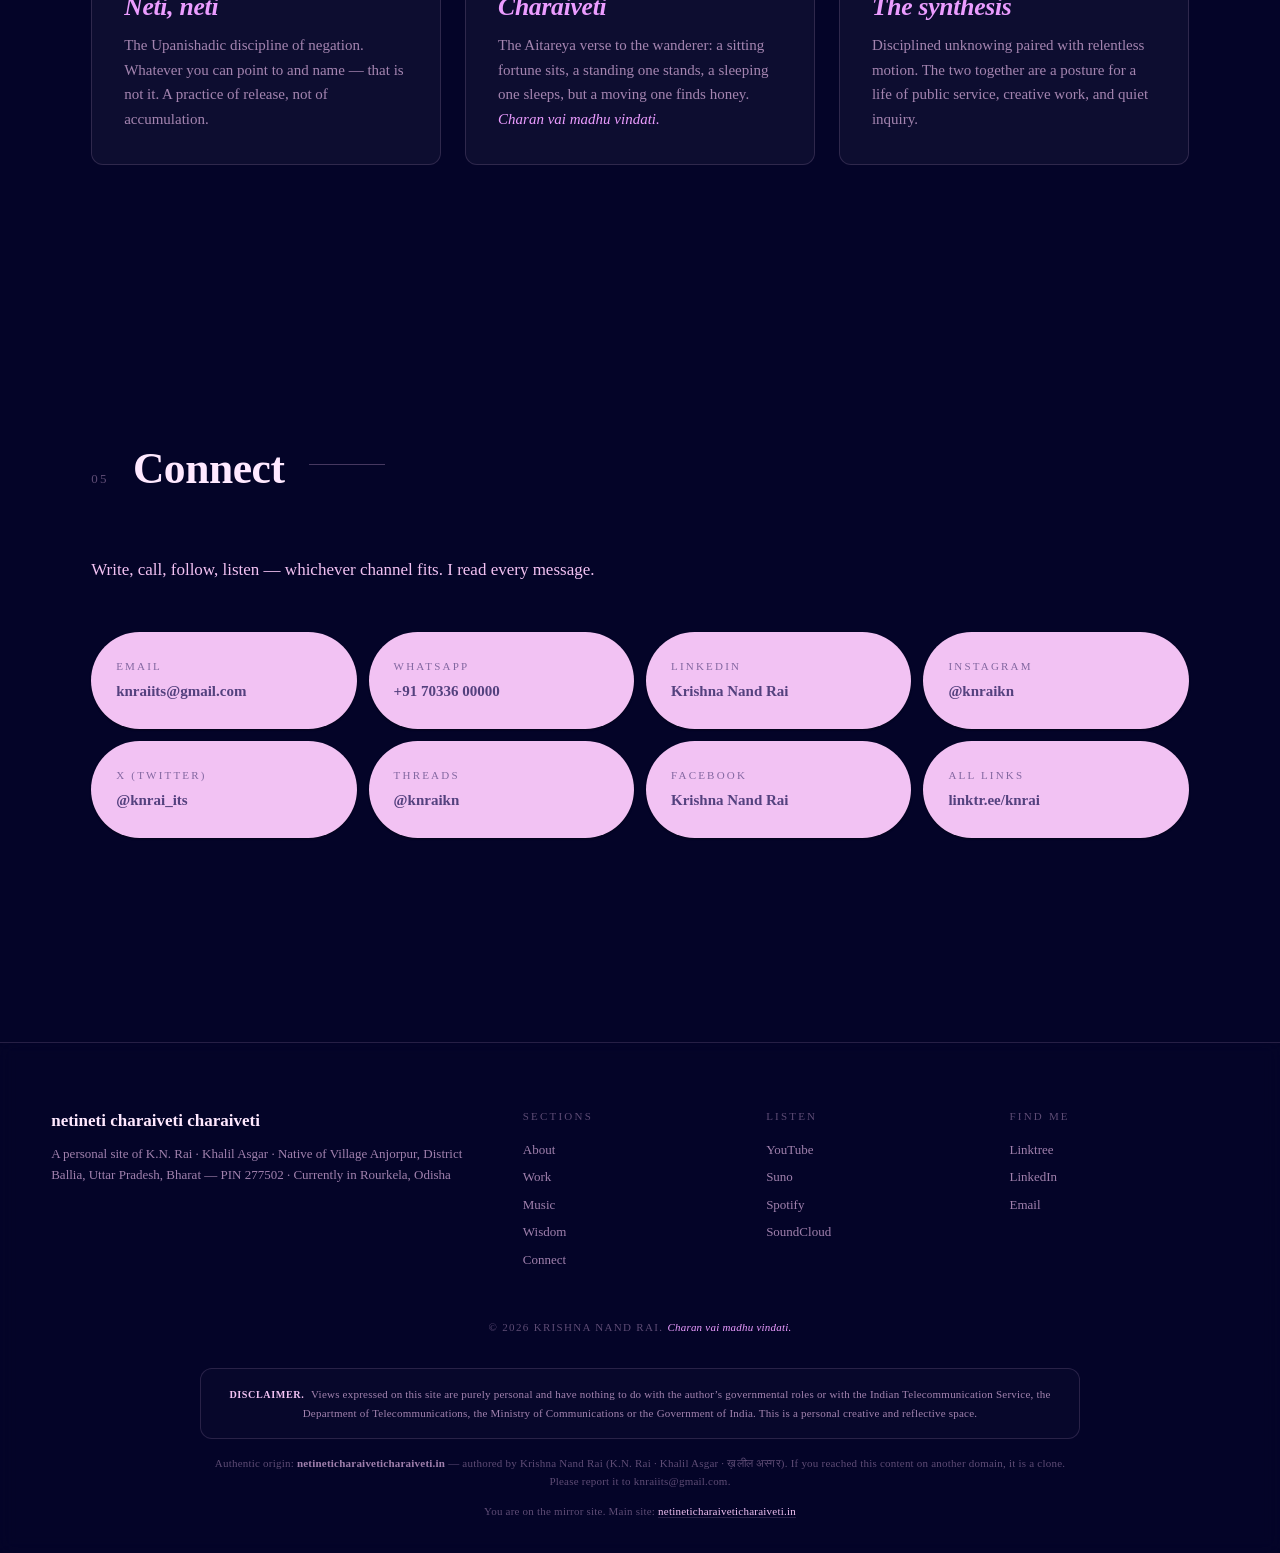
==== commit b7aa425a: "sync: rebuild mirror from canonical _source/ Mirror is now generated from knraiits-cell.github.io/_s" ====
--- a/index.html
+++ b/index.html
@@ -27,6 +27,7 @@
 <meta http-equiv="Referrer-Policy" content="strict-origin-when-cross-origin" />
 <meta http-equiv="Permissions-Policy" content="camera=(), microphone=(), geolocation=(), interest-cohort=(), payment=()" />
 <meta name="robots" content="index, follow, max-snippet:-1, max-image-preview:large" />
+<meta name="robots" content="noindex, follow" />
 <meta name="author" content="Krishna Nand Rai (K.N. Rai) — pen name Khalil Asgar (ख़लील अस्गर)" />
 <meta name="copyright" content="© Krishna Nand Rai. All rights reserved." />
 <meta name="owner" content="Krishna Nand Rai · netineticharaiveticharaiveti.in" />
@@ -34,7 +35,6 @@
 <meta name="reply-to" content="knraiits@gmail.com" />
 <meta name="canonical-author" content="KNR · Khalil Asgar · ख़लील अस्गर" />
 <link rel="canonical" href="https://netineticharaiveticharaiveti.in/" />
-<meta name="robots" content="noindex, follow" />
 <link rel="author" href="https://linktr.ee/knrai" />
 
 <!-- Open Graph -->
@@ -527,9 +527,9 @@
 
   <!-- This IS the mirror — link back to the canonical/main site -->
   <p class="footer-mirror"
-     data-en="You are on the mirror site. Main site: <a href=&quot;https://netineticharaiveticharaiveti.in&quot; rel=&quot;noopener&quot;>knraiits-cell.github.io/netineti</a> (also reachable at netineticharaiveticharaiveti.in once DNS is configured)"
-     data-hi="आप मिरर स्थल पर हैं। मुख्य स्थल: <a href=&quot;https://netineticharaiveticharaiveti.in&quot; rel=&quot;noopener&quot;>knraiits-cell.github.io/netineti</a>">
-    You are on the mirror site. Main site: <a href="https://netineticharaiveticharaiveti.in" rel="noopener">knraiits-cell.github.io/netineti</a>
+     data-en="You are on the mirror site. Main site: <a href=&quot;https://netineticharaiveticharaiveti.in&quot; rel=&quot;noopener&quot;>netineticharaiveticharaiveti.in</a>"
+     data-hi="आप मिरर स्थल पर हैं। मुख्य स्थल: <a href=&quot;https://netineticharaiveticharaiveti.in&quot; rel=&quot;noopener&quot;>netineticharaiveticharaiveti.in</a>">
+    You are on the mirror site. Main site: <a href="https://netineticharaiveticharaiveti.in" rel="noopener">netineticharaiveticharaiveti.in</a>
   </p>
 </footer>
 
--- a/css/style.css
+++ b/css/style.css
@@ -940,7 +940,10 @@
   .section-title::after { display: none; }
 }
 
-/* ─── DR mirror ribbon ───────────────────────────────────────────────── */
+/* ─── DR mirror ribbon ─────────────────────────────────────────────────
+   Rendered only on mirror variants (see variants.json). The rule is harmless
+   on variants where the element isn't emitted.
+─────────────────────────────────────────────────────────────────────── */
 .dr-ribbon{
   position:sticky; top:0; z-index:9999;
   background:linear-gradient(90deg,#5b2a86,#7b3fb8);
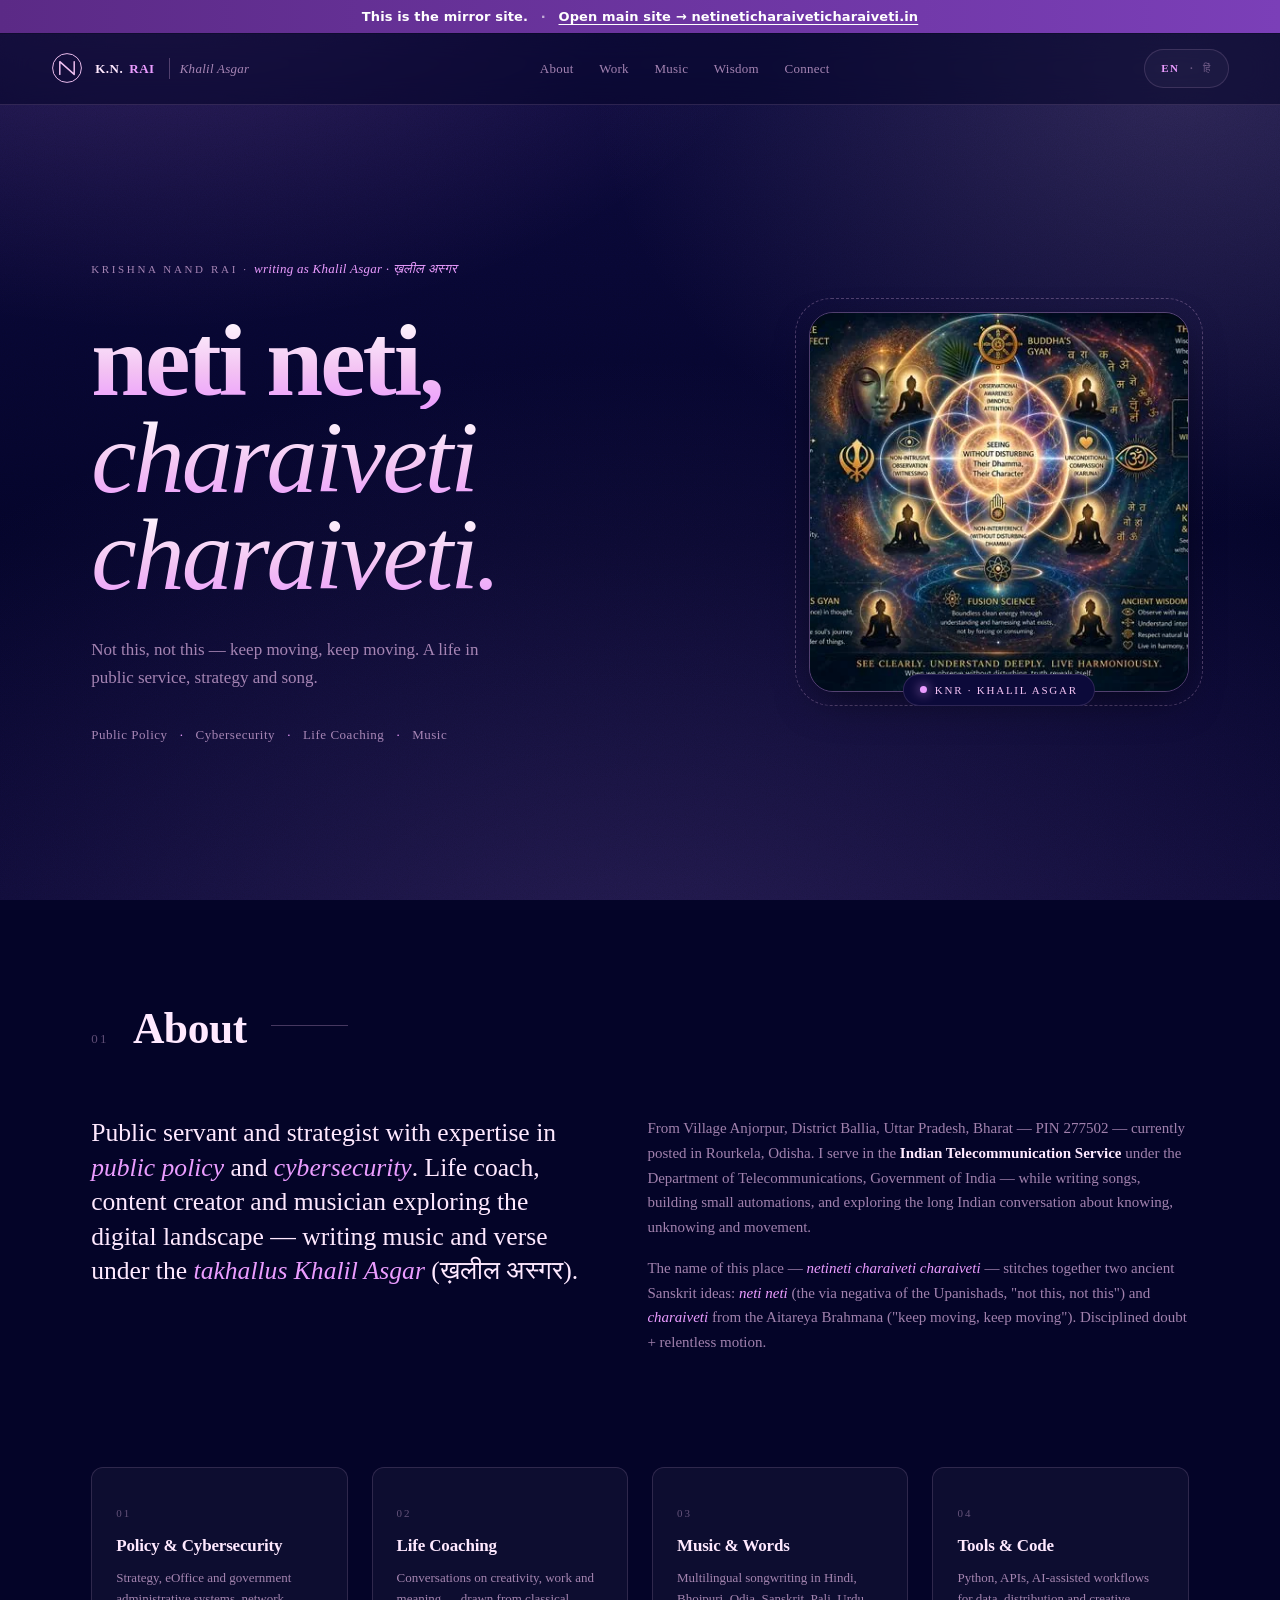
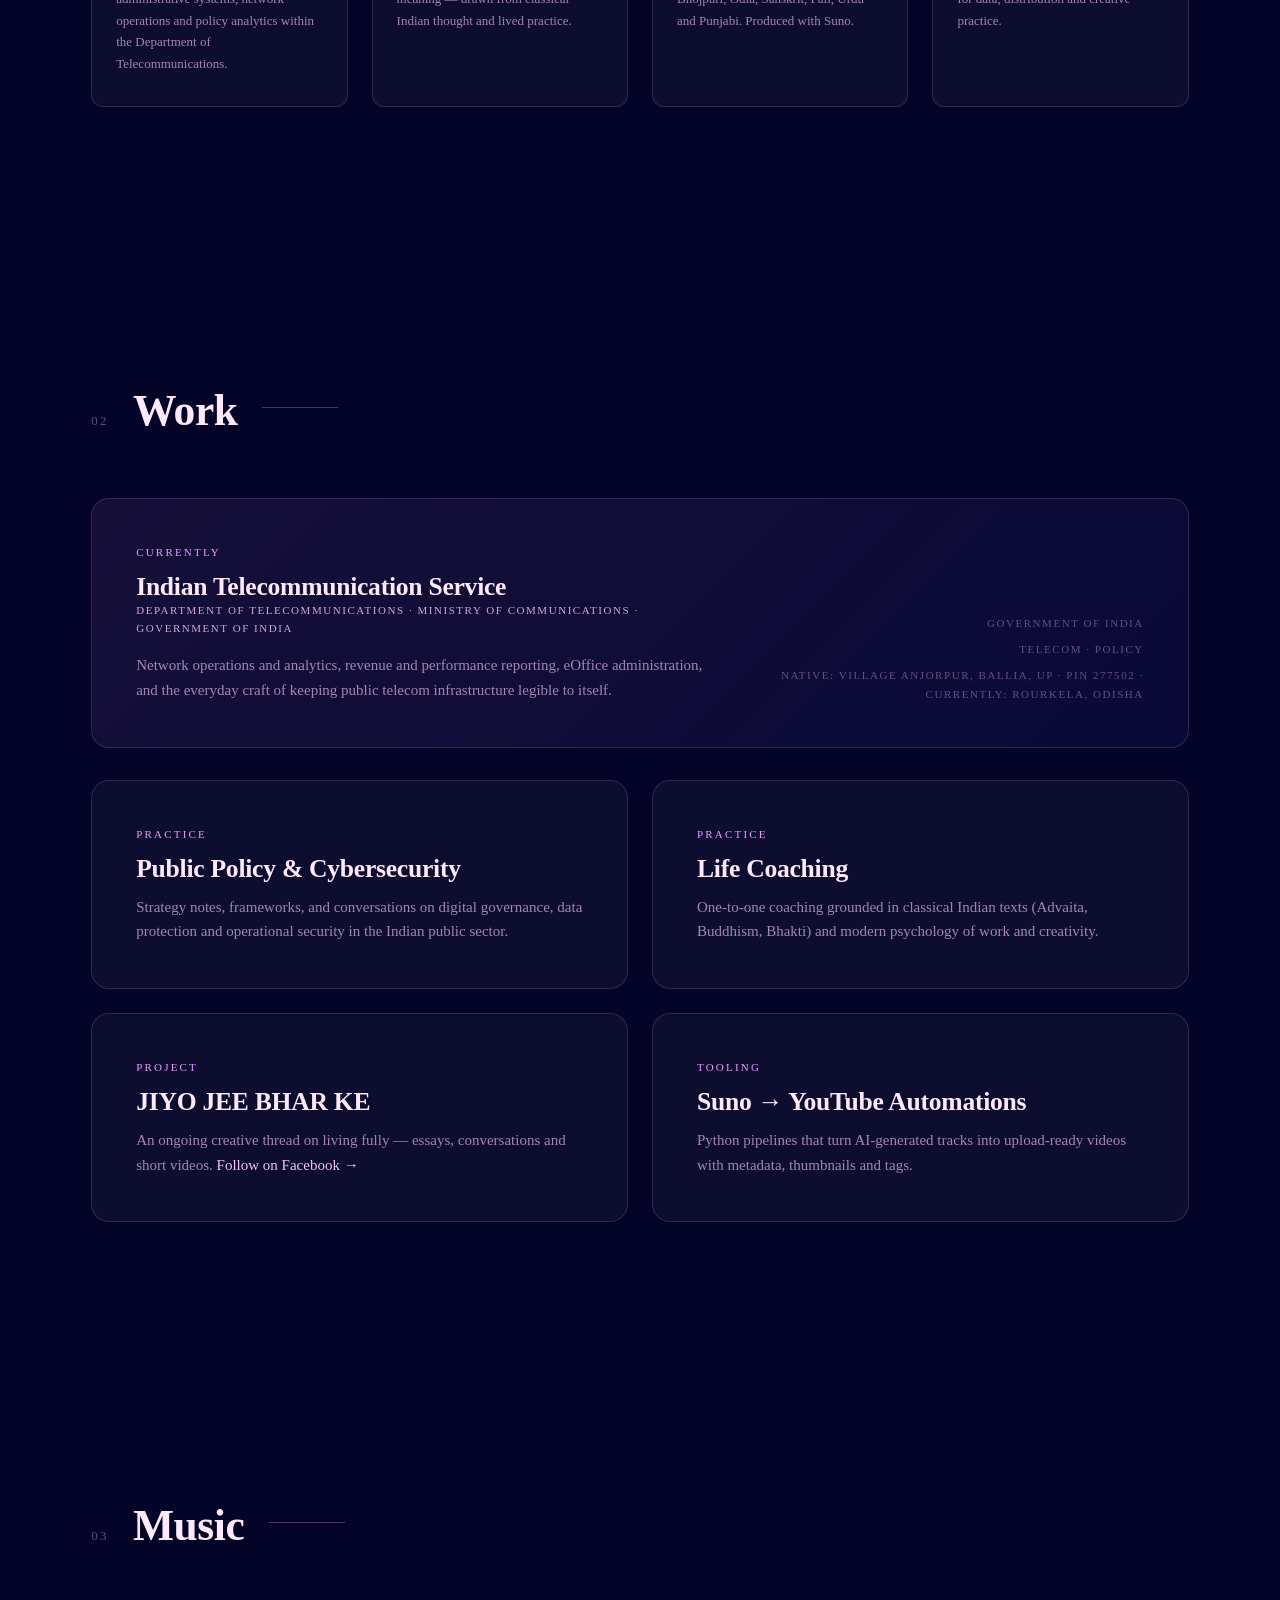
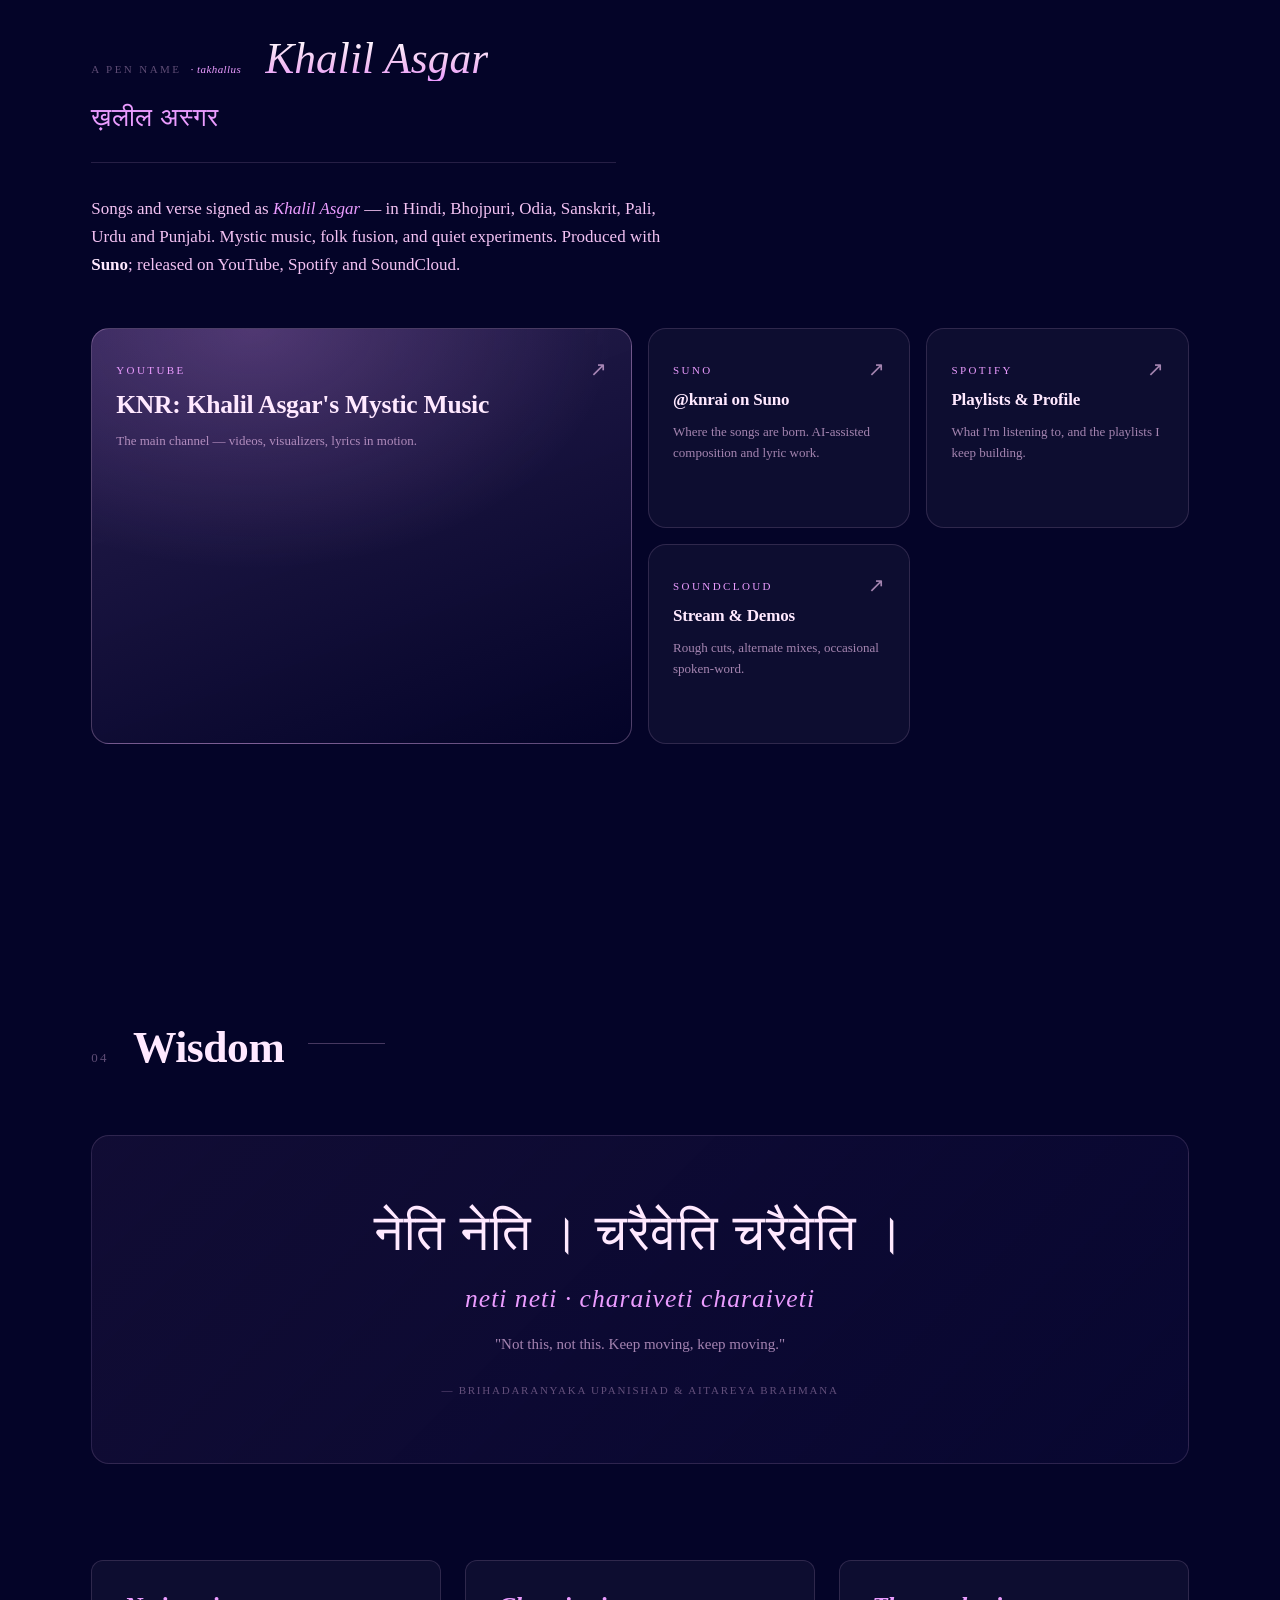
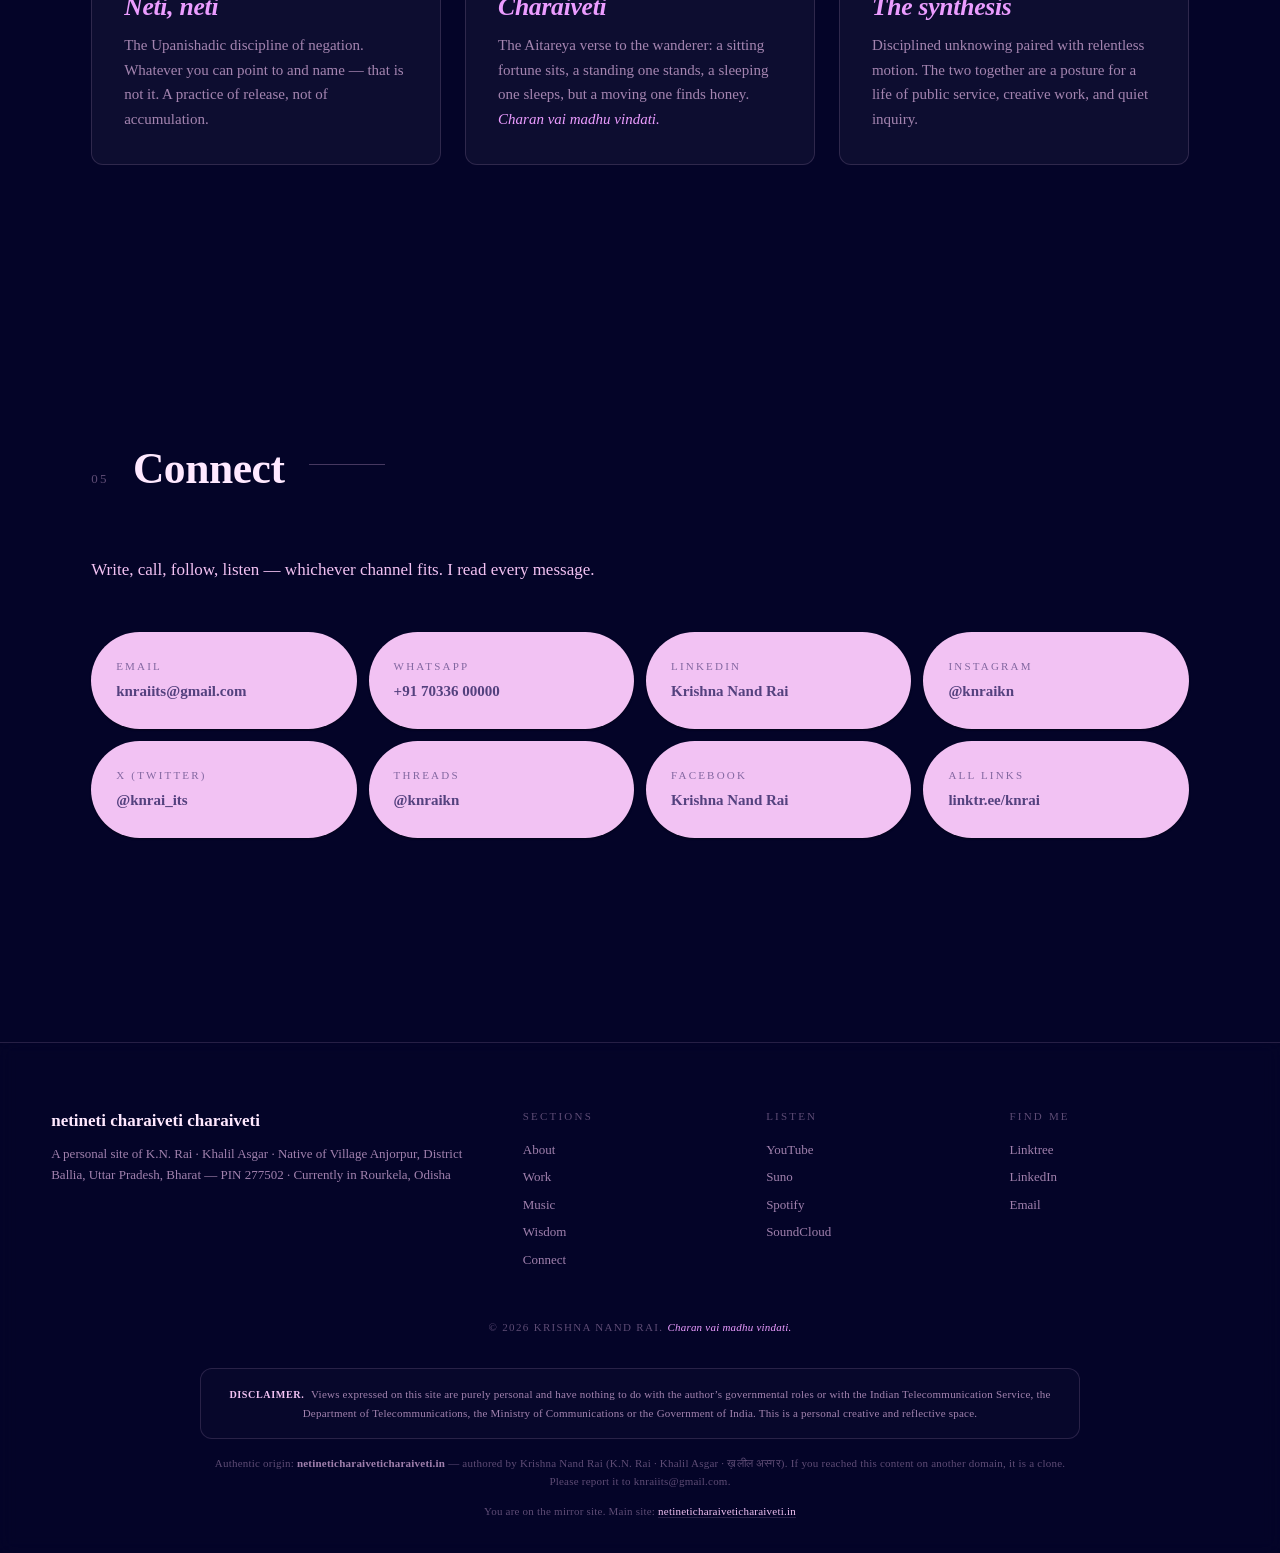
==== commit 53c1aa0e: "Sync from canonical: PWA + perf + no-JS + SEO + multi-CDN" ====
--- a/index.html
+++ b/index.html
@@ -2,7 +2,16 @@
 <html lang="en" data-lang="en">
 <head>
 <meta charset="utf-8" />
-<meta name="viewport" content="width=device-width, initial-scale=1" />
+<meta name="viewport" content="width=device-width, initial-scale=1, viewport-fit=cover" />
+<meta name="theme-color" content="#14134d" media="(prefers-color-scheme: dark)" />
+<meta name="theme-color" content="#14134d" />
+<meta name="color-scheme" content="dark light" />
+<meta name="format-detection" content="telephone=no" />
+<meta name="apple-mobile-web-app-capable" content="yes" />
+<meta name="apple-mobile-web-app-status-bar-style" content="black-translucent" />
+<meta name="apple-mobile-web-app-title" content="K.N. Rai" />
+<meta name="mobile-web-app-capable" content="yes" />
+<meta name="application-name" content="K.N. Rai" />
 <title>Mirror · K.N. Rai · Khalil Asgar — netineti charaiveti charaiveti</title>
 <meta name="description" content="Krishna Nand Rai (KNR), writing music as Khalil Asgar (ख़लील अस्गर) — public servant, strategist, life coach, musician. Bilingual personal site in English and Hindi. Neti neti, charaiveti charaiveti." />
 
@@ -13,10 +22,12 @@
      base-uri locks the <base> tag; form-action limits where forms may post. -->
 <meta http-equiv="Content-Security-Policy"
       content="default-src 'self';
-               script-src 'self';
+               script-src 'self' 'unsafe-inline';
                style-src 'self' https://fonts.googleapis.com 'unsafe-inline';
                font-src 'self' https://fonts.gstatic.com data:;
                img-src 'self' data: https:;
+               manifest-src 'self';
+               worker-src 'self';
                connect-src 'self';
                frame-ancestors 'none';
                base-uri 'self';
@@ -26,8 +37,8 @@
 <meta http-equiv="X-Content-Type-Options" content="nosniff" />
 <meta http-equiv="Referrer-Policy" content="strict-origin-when-cross-origin" />
 <meta http-equiv="Permissions-Policy" content="camera=(), microphone=(), geolocation=(), interest-cohort=(), payment=()" />
-<meta name="robots" content="index, follow, max-snippet:-1, max-image-preview:large" />
 <meta name="robots" content="noindex, follow" />
+
 <meta name="author" content="Krishna Nand Rai (K.N. Rai) — pen name Khalil Asgar (ख़लील अस्गर)" />
 <meta name="copyright" content="© Krishna Nand Rai. All rights reserved." />
 <meta name="owner" content="Krishna Nand Rai · netineticharaiveticharaiveti.in" />
@@ -36,11 +47,34 @@
 <meta name="canonical-author" content="KNR · Khalil Asgar · ख़लील अस्गर" />
 <link rel="canonical" href="https://netineticharaiveticharaiveti.in/" />
 <link rel="author" href="https://linktr.ee/knrai" />
+<link rel="alternate" hreflang="en" href="https://netineticharaiveticharaiveti.in/" />
+<link rel="alternate" hreflang="hi" href="https://netineticharaiveticharaiveti.in/?lang=hi" />
+<link rel="alternate" hreflang="x-default" href="https://netineticharaiveticharaiveti.in/" />
+
+<!-- Favicons & PWA -->
+<link rel="icon" href="assets/favicon.ico" sizes="any" />
+<link rel="icon" type="image/png" sizes="16x16"  href="assets/favicon-16.png" />
+<link rel="icon" type="image/png" sizes="32x32"  href="assets/favicon-32.png" />
+<link rel="apple-touch-icon" sizes="180x180" href="assets/favicon-180.png" />
+<link rel="mask-icon" href="assets/favicon.ico" color="#eb9cff" />
+<link rel="manifest" href="manifest.webmanifest" />
+
+<!-- Resource hints — reduce time-to-first-paint on slow networks -->
+<link rel="preload" as="style" href="css/style.css" />
+<link rel="preload" as="image" href="assets/knrai-400.webp" type="image/webp" fetchpriority="high" />
 
 <!-- Open Graph -->
 <meta property="og:title" content="K.N. Rai · Khalil Asgar — netineti charaiveti charaiveti" />
 <meta property="og:description" content="Public servant, strategist, life coach, musician. Writing as Khalil Asgar (ख़लील अस्गर). Bilingual: English / हिन्दी." />
-<meta property="og:image" content="assets/knrai.jpg" />
+<meta property="og:image" content="assets/og-image.jpg" />
+<meta property="og:image:width" content="1200" />
+<meta property="og:image:height" content="630" />
+<meta property="og:image:alt" content="K.N. Rai · Khalil Asgar — netineti charaiveti charaiveti" />
+<meta name="twitter:card" content="summary_large_image" />
+<meta name="twitter:title" content="K.N. Rai · Khalil Asgar — netineti charaiveti charaiveti" />
+<meta name="twitter:description" content="Public servant, strategist, life coach, musician. Bilingual EN/हिं." />
+<meta name="twitter:image" content="assets/og-image.jpg" />
+<meta name="twitter:site" content="@knrai_its" />
 <meta property="og:type" content="website" />
 <meta property="og:url" content="https://netineticharaiveticharaiveti.in" />
 <meta property="og:locale" content="en_IN" />
@@ -51,7 +85,9 @@
      Hind (body Hindi) -->
 <link rel="preconnect" href="https://fonts.googleapis.com" />
 <link rel="preconnect" href="https://fonts.gstatic.com" crossorigin />
-<link href="https://fonts.googleapis.com/css2?family=BioRhyme:wght@400;700;800&family=Roboto+Slab:wght@300;400;500;600&family=Cormorant+Garamond:ital,wght@0,400;0,500;1,400&family=Tiro+Devanagari+Hindi:ital@0;1&family=Hind:wght@300;400;500;600&display=swap" rel="stylesheet" />
+<link rel="preload" as="style" href="https://fonts.googleapis.com/css2?family=BioRhyme:wght@400;700;800&family=Roboto+Slab:wght@300;400;500;600&family=Cormorant+Garamond:ital,wght@0,400;0,500;1,400&family=Tiro+Devanagari+Hindi:ital@0;1&family=Hind:wght@300;400;500;600&display=swap" />
+<link href="https://fonts.googleapis.com/css2?family=BioRhyme:wght@400;700;800&family=Roboto+Slab:wght@300;400;500;600&family=Cormorant+Garamond:ital,wght@0,400;0,500;1,400&family=Tiro+Devanagari+Hindi:ital@0;1&family=Hind:wght@300;400;500;600&display=swap" rel="stylesheet" media="print" onload="this.media='all'" />
+<noscript><link href="https://fonts.googleapis.com/css2?family=BioRhyme:wght@400;700;800&family=Roboto+Slab:wght@300;400;500;600&family=Cormorant+Garamond:ital,wght@0,400;0,500;1,400&family=Tiro+Devanagari+Hindi:ital@0;1&family=Hind:wght@300;400;500;600&display=swap" rel="stylesheet" /></noscript>
 
 <link rel="stylesheet" href="css/style.css" />
 
@@ -150,7 +186,11 @@
   </div>
   <div class="hero-portrait">
     <div class="portrait-ring" aria-hidden="true"></div>
-    <img src="assets/knrai.jpg" alt="Portrait of Krishna Nand Rai (Khalil Asgar)" />
+    <picture>
+      <source srcset="assets/knrai-200.webp 1x, assets/knrai-400.webp 2x" type="image/webp" media="(max-width: 600px)" />
+      <source srcset="assets/knrai-400.webp" type="image/webp" />
+      <img src="assets/knrai.jpg" alt="Portrait of Krishna Nand Rai (Khalil Asgar)" width="400" height="400" loading="eager" decoding="async" fetchpriority="high" />
+    </picture>
     <div class="portrait-caption">
       <span class="dot"></span>
       <span data-en="KNR · Khalil Asgar" data-hi="के.एन.आर. · ख़लील अस्गर">KNR · Khalil Asgar</span>
@@ -544,6 +584,22 @@
   <span>KNR</span><span>Krishna Nand Rai</span><span>Khalil Asgar</span><span>ख़लील अस्गर</span><span>कृष्ण नंद राय</span><span>netineticharaiveticharaiveti.in</span><span>© KNR 2025 — all rights reserved</span><span>canonical: netineticharaiveticharaiveti.in</span><span>fingerprint: KNR-NNCC-IN-2025-Q2-DR-MIRROR</span><span>permanent address: Village Anjorpur, District Ballia, Uttar Pradesh, Bharat — PIN 277502</span><span>currently in Rourkela, Odisha, India</span><span>authored by K.N. Rai · Krishna Nand Rai · Khalil Asgar</span><span>नेति नेति। चरैवेति चरैवेति।</span><span>charan vai madhu vindati</span>
 </div>
 
+<!-- ─── No-JS fallback notice (only shown when JS is disabled) ──────── -->
+<noscript>
+  <style>.lang-toggle{display:none}[data-en]:not([data-hi-only]){}[data-hi]{display:none}</style>
+  <div style="background:#14134d;color:#f3c2f3;padding:10px;text-align:center;font:14px/1.4 system-ui,sans-serif;border-bottom:1px solid rgba(243,194,243,.3)">
+    JavaScript is disabled. The site still works in English. Enable JS for the language toggle (EN / हिं).
+  </div>
+</noscript>
+
 <script src="js/main.js" defer></script>
+<script>
+  // ── Register service worker for offline + speed ──────────────────────
+  if ("serviceWorker" in navigator) {
+    window.addEventListener("load", function() {
+      navigator.serviceWorker.register("sw.js").catch(function(e){ console.warn("SW reg failed:", e); });
+    });
+  }
+</script>
 </body>
 </html>
--- a/css/style.css
+++ b/css/style.css
@@ -961,3 +961,27 @@
   .dr-ribbon .sep{display:none;}
   .dr-ribbon a{display:block; margin-top:4px;}
 }
+
+/* ─── Reduced-data / save-data mode ────────────────────────────────────
+   Some users (Lite Mode on Android Chrome, Opera Mini, slow ISPs) request
+   data-saving. Skip the heavy mandala portrait when they do — we drop the
+   portrait ring and keep just the smaller picture.
+─────────────────────────────────────────────────────────────────────── */
+@media (prefers-reduced-data: reduce) {
+  .portrait-ring { display: none; }
+  .grain { display: none; }
+}
+
+/* ─── Print stylesheet ─────────────────────────────────────────────────
+   Make the site print nicely on physical paper (some readers will).
+─────────────────────────────────────────────────────────────────────── */
+@media print {
+  :root { color-scheme: light; }
+  html, body { background: #fff !important; color: #000 !important; }
+  .grain, .portrait-ring, .lang-toggle, .dr-ribbon { display: none !important; }
+  .site-header, .site-nav { background: transparent !important; box-shadow: none !important; }
+  a { color: #000 !important; text-decoration: underline; }
+  a[href^="http"]::after { content: " (" attr(href) ")"; font-size: 0.8em; color: #555; }
+  .section { page-break-inside: avoid; }
+  .hero { page-break-after: always; }
+}
--- a/css/style.css
+++ b/css/style.css
@@ -961,3 +961,27 @@
   .dr-ribbon .sep{display:none;}
   .dr-ribbon a{display:block; margin-top:4px;}
 }
+
+/* ─── Reduced-data / save-data mode ────────────────────────────────────
+   Some users (Lite Mode on Android Chrome, Opera Mini, slow ISPs) request
+   data-saving. Skip the heavy mandala portrait when they do — we drop the
+   portrait ring and keep just the smaller picture.
+─────────────────────────────────────────────────────────────────────── */
+@media (prefers-reduced-data: reduce) {
+  .portrait-ring { display: none; }
+  .grain { display: none; }
+}
+
+/* ─── Print stylesheet ─────────────────────────────────────────────────
+   Make the site print nicely on physical paper (some readers will).
+─────────────────────────────────────────────────────────────────────── */
+@media print {
+  :root { color-scheme: light; }
+  html, body { background: #fff !important; color: #000 !important; }
+  .grain, .portrait-ring, .lang-toggle, .dr-ribbon { display: none !important; }
+  .site-header, .site-nav { background: transparent !important; box-shadow: none !important; }
+  a { color: #000 !important; text-decoration: underline; }
+  a[href^="http"]::after { content: " (" attr(href) ")"; font-size: 0.8em; color: #555; }
+  .section { page-break-inside: avoid; }
+  .hero { page-break-after: always; }
+}
